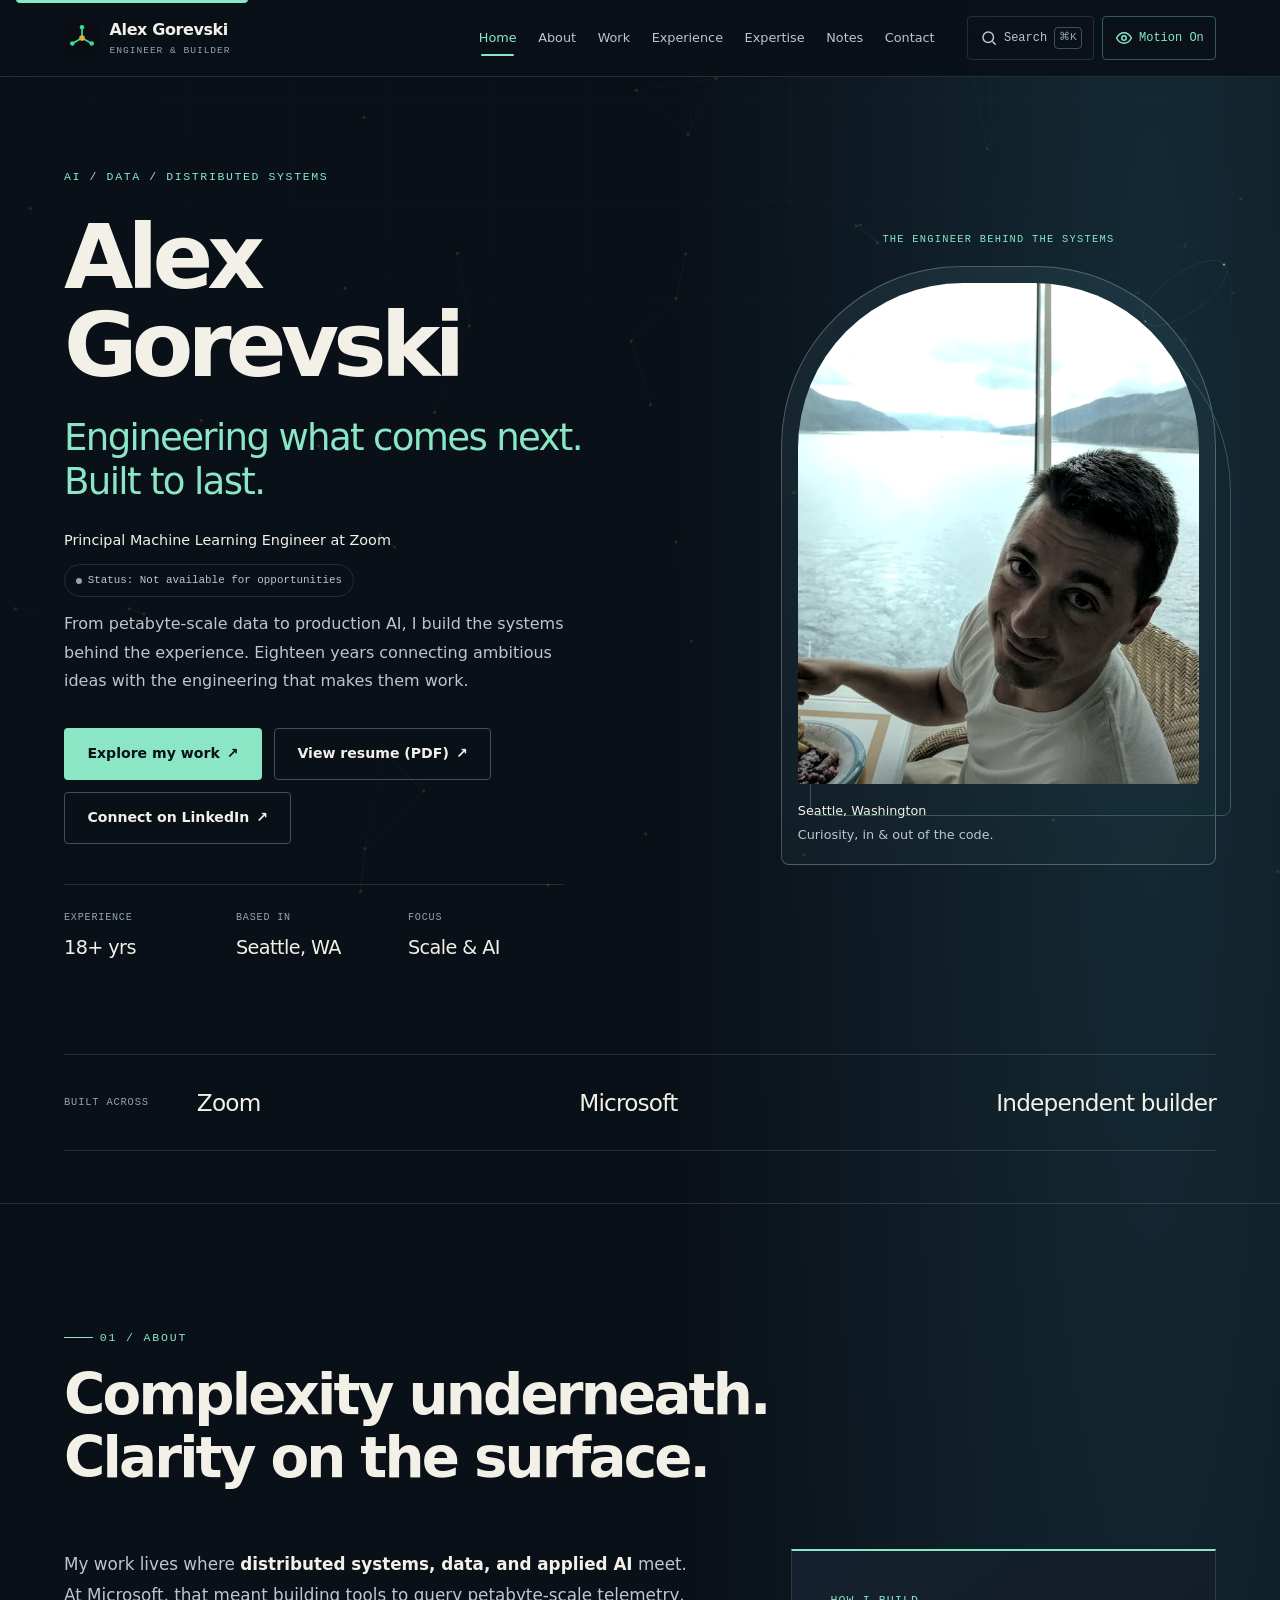
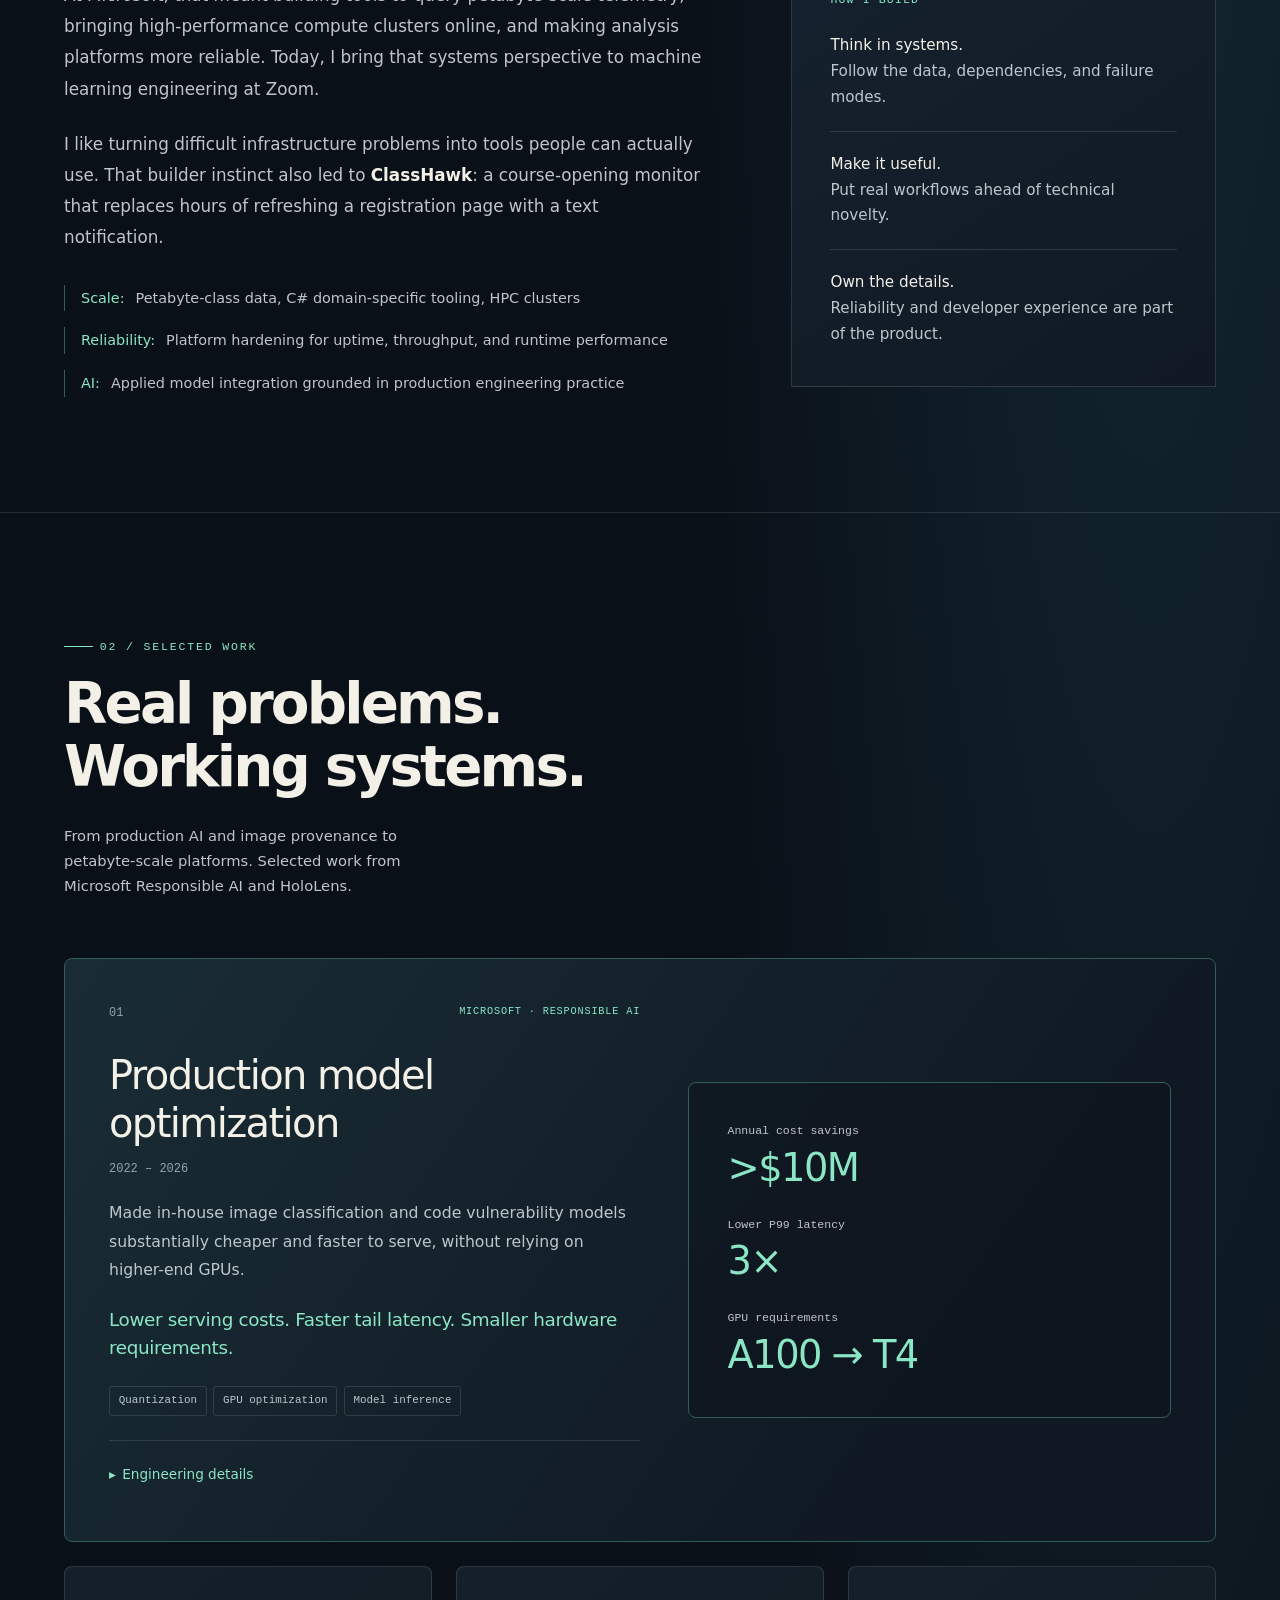
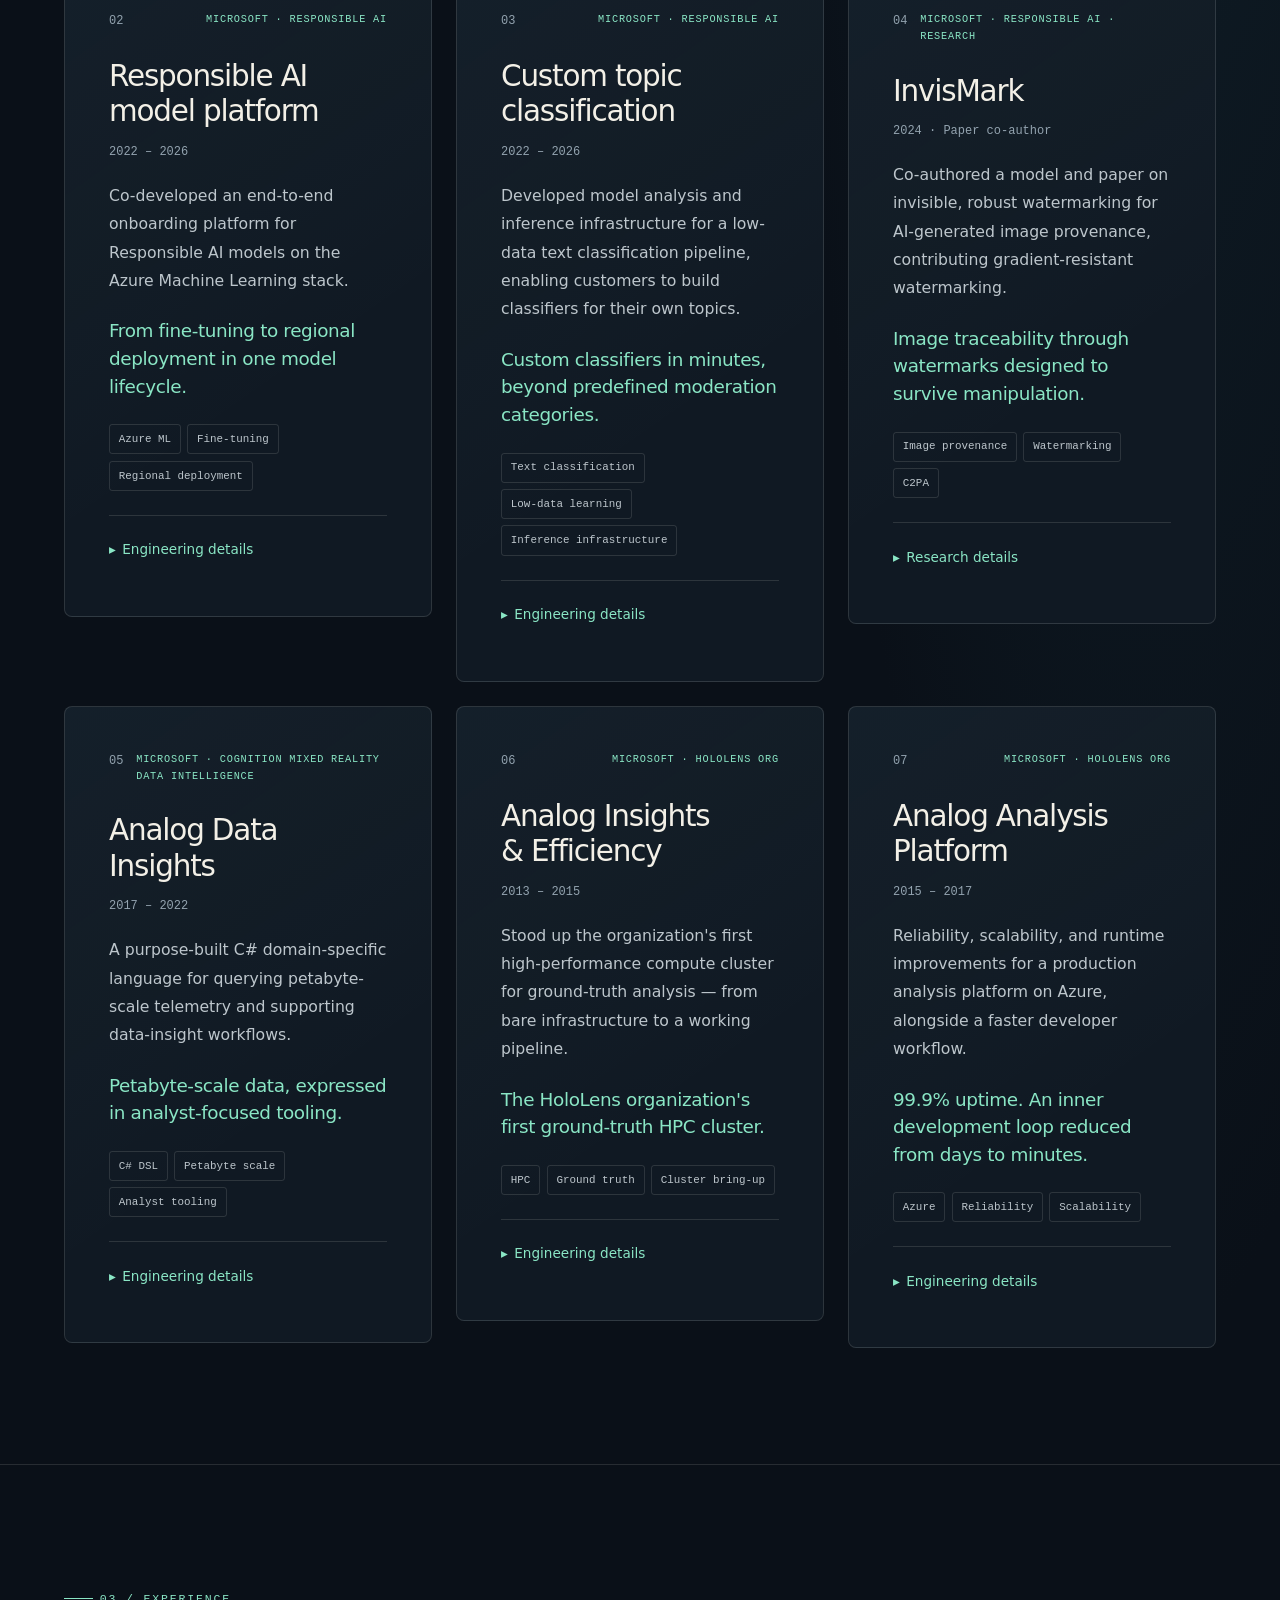
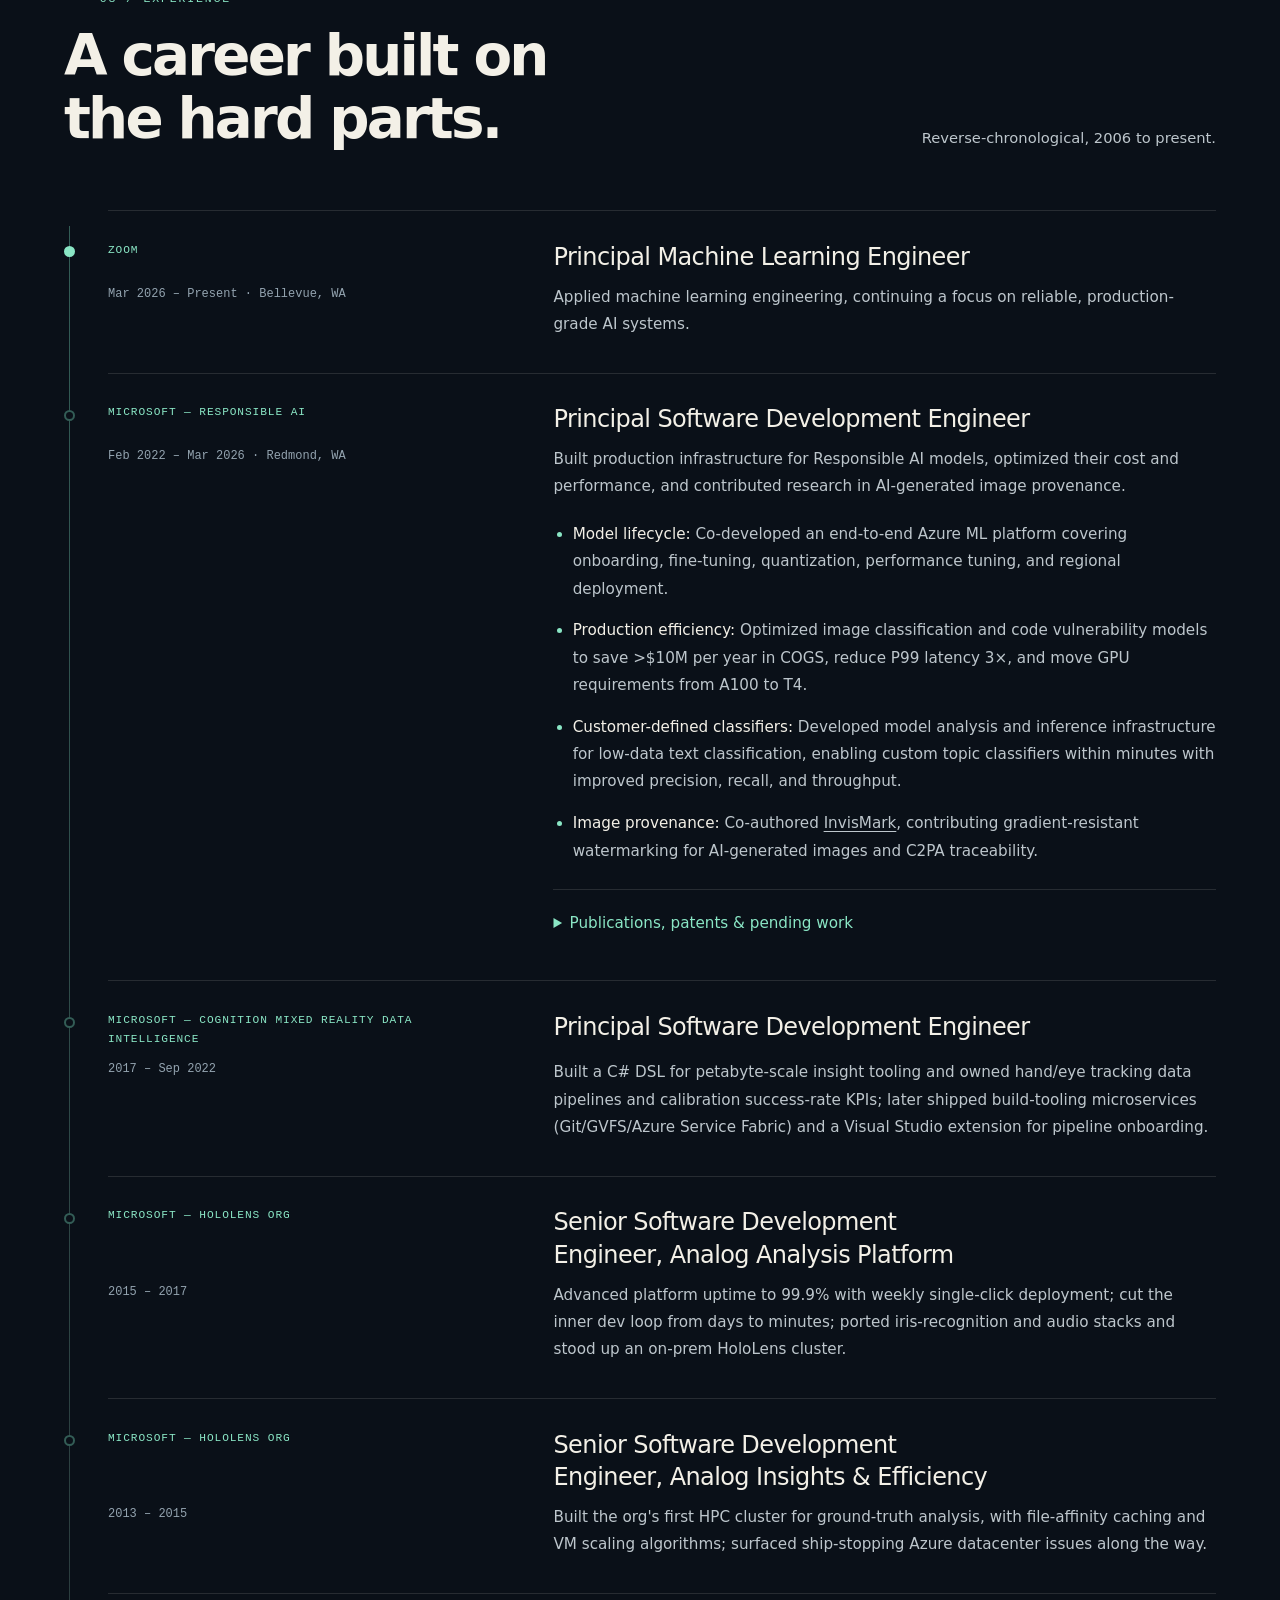
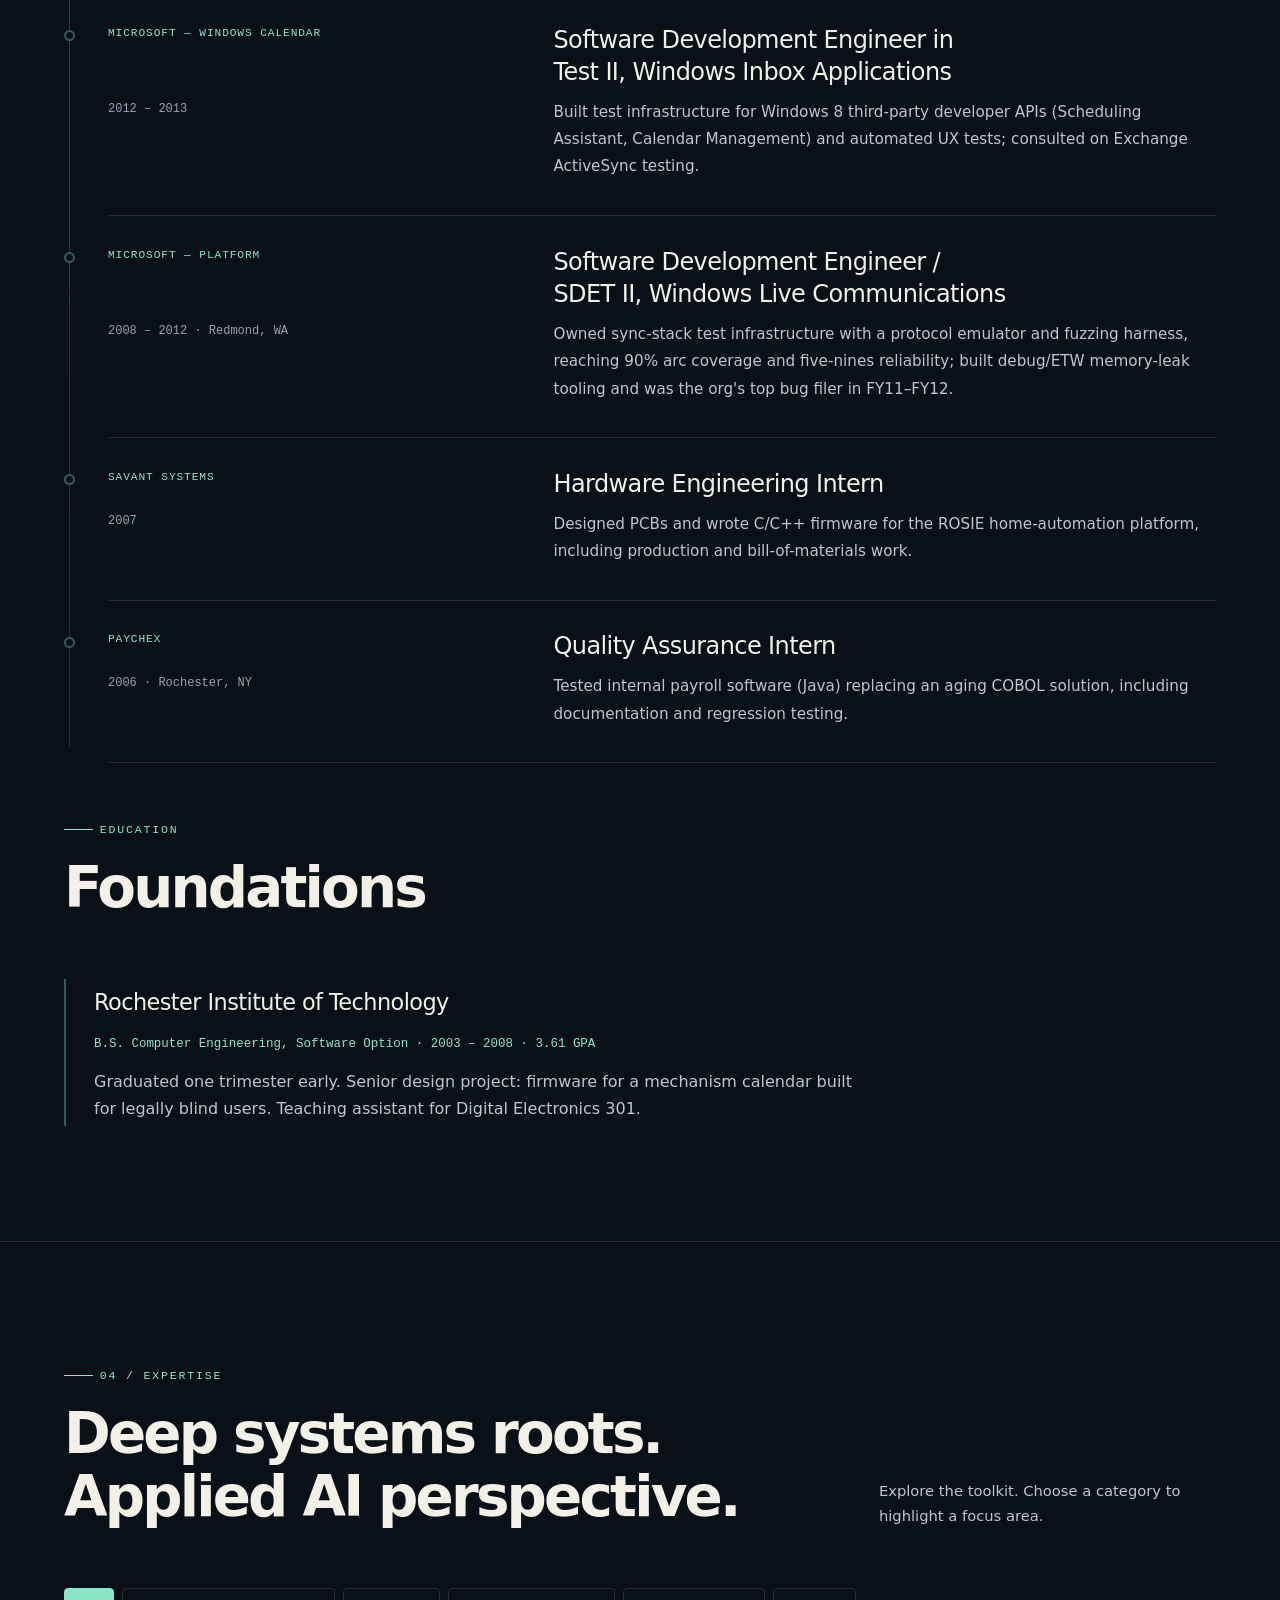
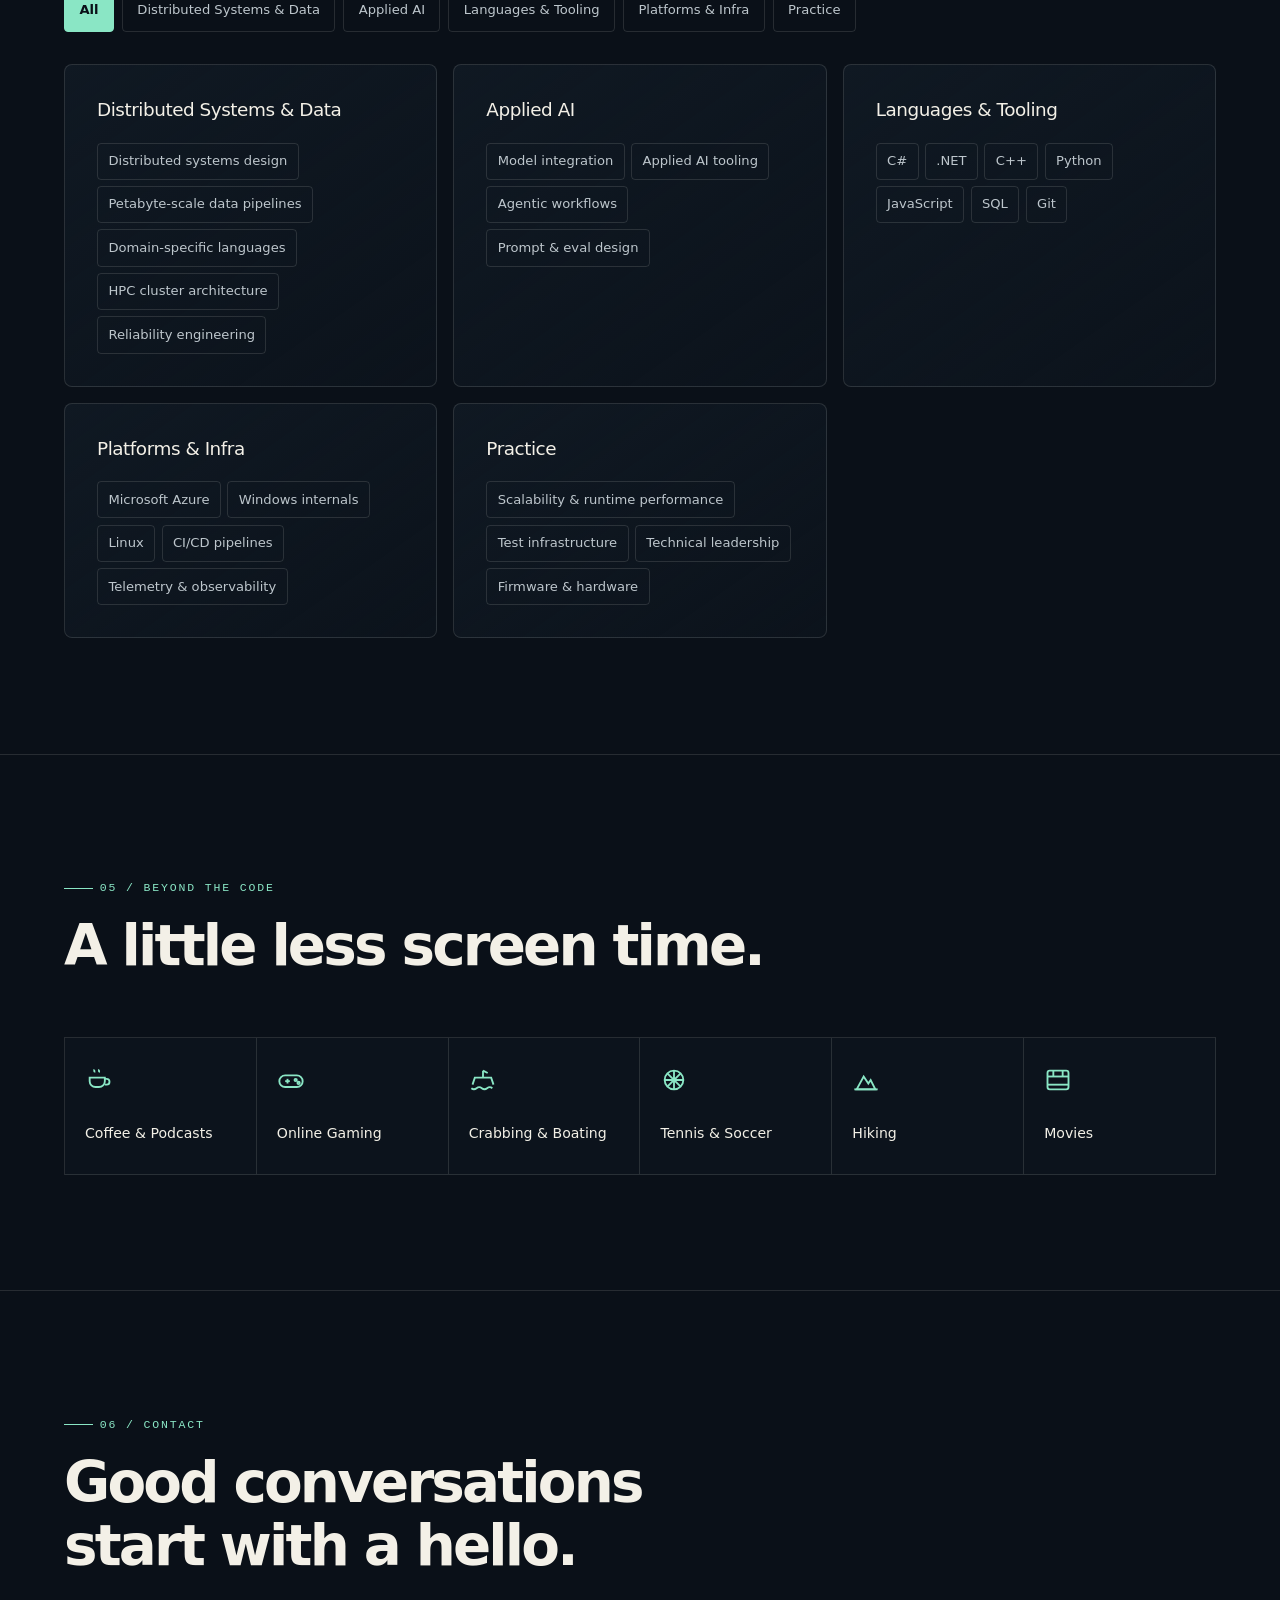
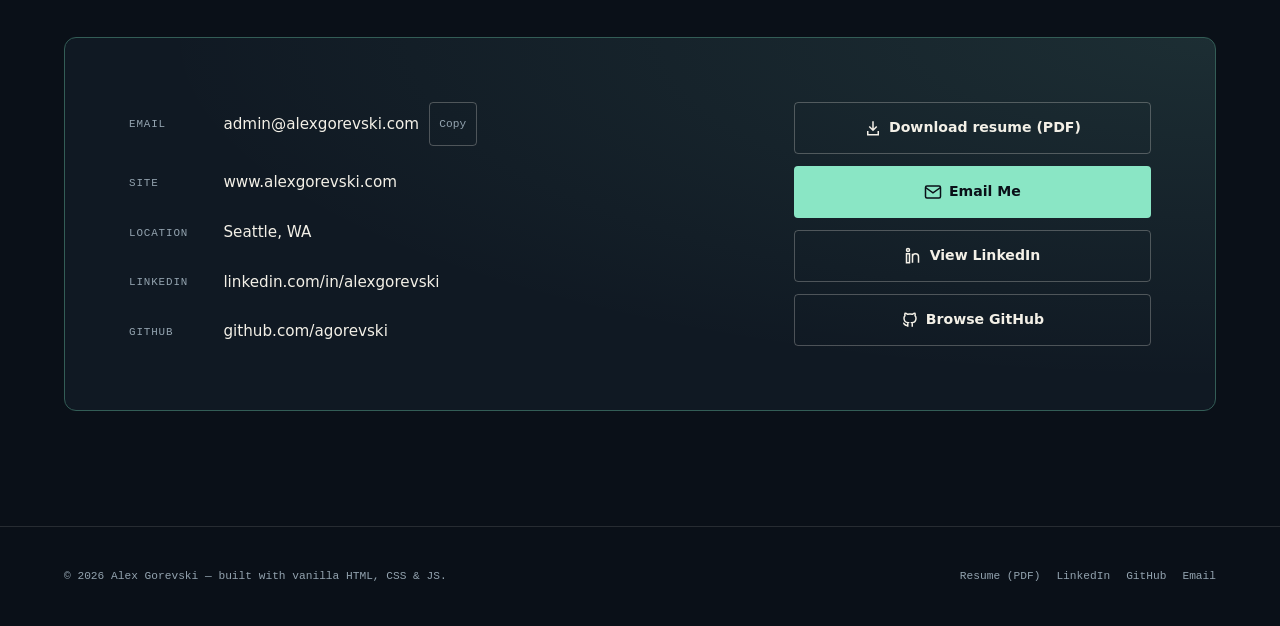
==== index.html @ 50e6c080 "Improve the site" ====
<!DOCTYPE html>
<html lang="en">
<head>
<meta charset="UTF-8">
<meta name="viewport" content="width=device-width, initial-scale=1">
<title>Alex Gorevski — AI, Data &amp; Distributed Systems</title>
<meta name="description" content="Alexander T. Gorevski — Principal Machine Learning Engineer at Zoom, with eighteen years across distributed systems, petabyte-scale data, high-reliability infrastructure, and applied AI. Based in Seattle, WA.">
<meta name="keywords" content="Alex Gorevski, Alexander Gorevski, Machine Learning Engineer, Software Developer, Distributed Systems, Applied AI, Zoom, Microsoft, Seattle, Portfolio">
<meta name="author" content="Alexander T. Gorevski">
<meta name="theme-color" content="#0a0e14">
<link rel="canonical" href="https://www.alexgorevski.com/">

<!-- Open Graph / social preview -->
<meta property="og:type" content="website">
<meta property="og:title" content="Alex Gorevski — AI, Data &amp; Distributed Systems">
<meta property="og:description" content="Principal Machine Learning Engineer — distributed systems, petabyte-scale data, high-reliability infrastructure, and applied AI.">
<meta property="og:image" content="https://www.alexgorevski.com/assets/img/profile/profile-medium.webp">
<meta property="og:url" content="https://www.alexgorevski.com/">
<meta name="twitter:card" content="summary">

<link rel="icon" href="/assets/img/favicon.svg" type="image/svg+xml">
<link rel="icon" href="/assets/img/favicon-32.png" sizes="32x32" type="image/png">
<link rel="icon" href="/assets/img/favicon-16.png" sizes="16x16" type="image/png">
<link rel="alternate icon" href="/favicon.ico">
<link rel="apple-touch-icon" href="/assets/img/apple-touch-icon.png">
<link rel="stylesheet" href="/assets/css/styles.css">
</head>
<body>
<a class="skip-link" href="#main">Skip to main content</a>

<!-- Decorative background layers: hidden from assistive tech, purely visual -->
<div class="bg-grid" aria-hidden="true"></div>
<canvas id="signal-canvas" aria-hidden="true" role="presentation"></canvas>

<header class="site-header">
  <div class="site-header__inner">
    <a class="brand" href="#home">
      <svg class="brand__mark" viewBox="0 0 256 256" aria-hidden="true" focusable="false">
        <rect width="256" height="256" rx="56" fill="#0a0e14"/>
        <g stroke="#3ddc97" stroke-width="12" stroke-linecap="round">
          <line x1="128" y1="128" x2="128" y2="51"/>
          <line x1="128" y1="128" x2="197" y2="167"/>
          <line x1="128" y1="128" x2="59" y2="167"/>
        </g>
        <circle cx="128" cy="128" r="20" fill="#f2a93b"/>
        <circle cx="128" cy="51" r="16" fill="#3ddc97"/>
        <circle cx="197" cy="167" r="16" fill="#3ddc97"/>
        <circle cx="59" cy="167" r="16" fill="#3ddc97"/>
      </svg>
      <span>
        <span class="brand__name">Alex Gorevski</span>
        <span class="brand__tag">Engineer &amp; Builder</span>
      </span>
    </a>

    <details class="nav-toggle" id="navToggle">
      <summary aria-label="Open navigation menu">
        <svg width="20" height="20" viewBox="0 0 24 24" fill="none" stroke="currentColor" stroke-width="2" aria-hidden="true"><line x1="3" y1="6" x2="21" y2="6"/><line x1="3" y1="12" x2="21" y2="12"/><line x1="3" y1="18" x2="21" y2="18"/></svg>
      </summary>
      <nav class="primary-nav" aria-label="Primary">
        <ul class="primary-nav__list">
          <li><a href="#home">Home</a></li>
          <li><a href="#about">About</a></li>
          <li><a href="#systems">Work</a></li>
          <li><a href="#experience">Experience</a></li>
          <li><a href="#matrix">Expertise</a></li>
          <li><a href="#notes">Notes</a></li>
          <li><a href="#contact">Contact</a></li>
        </ul>
      </nav>
    </details>

    <nav class="primary-nav" aria-label="Primary" id="desktopNav">
      <ul class="primary-nav__list">
        <li><a href="#home">Home</a></li>
        <li><a href="#about">About</a></li>
        <li><a href="#systems">Work</a></li>
        <li><a href="#experience">Experience</a></li>
        <li><a href="#matrix">Expertise</a></li>
        <li><a href="#notes">Notes</a></li>
        <li><a href="#contact">Contact</a></li>
      </ul>
    </nav>

    <div class="header-actions">
      <button type="button" class="icon-btn" id="paletteTrigger" aria-haspopup="dialog" aria-controls="palette">
        <svg viewBox="0 0 24 24" fill="none" stroke="currentColor" stroke-width="2" aria-hidden="true"><circle cx="11" cy="11" r="7"/><line x1="21" y1="21" x2="16.65" y2="16.65"/></svg>
        <span class="palette-trigger-label">Search</span>
        <kbd class="kbd">⌘K</kbd>
      </button>
      <button type="button" class="icon-btn" id="motionToggle" aria-pressed="false">
        <svg viewBox="0 0 24 24" fill="none" stroke="currentColor" stroke-width="2" aria-hidden="true"><path d="M2 12s4-7 10-7 10 7 10 7-4 7-10 7-10-7-10-7Z"/><circle cx="12" cy="12" r="3"/></svg>
        <span id="motionToggleLabel">Motion On</span>
      </button>
    </div>
    <div class="progress-rail" aria-hidden="true"><div class="progress-rail__bar" id="progressBar"></div></div>
  </div>
</header>

<main id="main">

<!-- ============================= HERO ============================= -->
<section id="home" class="hero wrap" aria-label="Introduction">
  <div class="hero__glow" id="heroGlow" aria-hidden="true"></div>
  <div class="hero__grid">
    <div>
      <p class="hero__eyebrow">AI / Data / Distributed Systems</p>
      <h1 class="hero__title">Alex <span class="accent">Gorevski</span></h1>
      <p class="hero__statement">Engineering what comes next.<br>Built to last.</p>
      <p class="hero__role">Principal Machine Learning Engineer at Zoom</p>
      <span class="hero__status hero__status--muted"><span class="dot" aria-hidden="true"></span>Status: Not available for opportunities</span>
      <p class="hero__lede">
        From petabyte-scale data to production AI, I build the systems behind the experience.
        Eighteen years connecting ambitious ideas with the engineering that makes them work.
      </p>
      <div class="hero__cta">
        <a class="btn btn--solid" href="#systems">Explore my work <span aria-hidden="true">↗</span></a>
        <a class="btn btn--outline" href="/assets/docs/Alex_Gorevski_Resume_2025.pdf" type="application/pdf" target="_blank" rel="noopener">View resume (PDF) <span aria-hidden="true">↗</span></a>
        <a class="btn btn--outline" href="https://www.linkedin.com/in/alexgorevski/" rel="me noopener" target="_blank">Connect on LinkedIn <span aria-hidden="true">↗</span></a>
      </div>
      <dl class="hero__telemetry">
        <div class="telemetry-item">
          <dt>Experience</dt>
          <dd id="yearsExperience">18+ yrs</dd>
        </div>
        <div class="telemetry-item">
          <dt>Based in</dt>
          <dd>Seattle, WA</dd>
        </div>
        <div class="telemetry-item">
          <dt>Focus</dt>
          <dd>Scale &amp; AI</dd>
        </div>
      </dl>
    </div>

    <figure class="hero__visual">
      <span class="hero__visual-label">The engineer behind the systems</span>
      <picture class="hero__portrait">
        <source srcset="/assets/img/profile/profile-small.webp 400w, /assets/img/profile/profile-medium.webp 800w" sizes="(max-width: 760px) 90vw, 480px" type="image/webp">
        <img src="/assets/img/profile/profile-small.png" alt="Alex Gorevski on a boat deck, with mountains and water in the background" width="800" height="800" fetchpriority="high" decoding="async">
      </picture>
      <svg class="hero__orbit" viewBox="0 0 500 500" fill="none" aria-hidden="true" focusable="false">
        <circle cx="250" cy="250" r="236" stroke="currentColor" stroke-opacity=".3"/>
        <ellipse cx="250" cy="250" rx="246" ry="100" transform="rotate(-35 250 250)" stroke="currentColor" stroke-opacity=".5"/>
        <circle cx="445" cy="108" r="6" fill="currentColor"/>
        <circle cx="52" cy="392" r="4" fill="currentColor"/>
        <path d="M250 0v24M250 476v24M0 250h24M476 250h24" stroke="currentColor"/>
      </svg>
      <figcaption class="hero__visual-caption"><span>Seattle, Washington</span><span>Curiosity, in &amp; out of the code.</span></figcaption>
    </figure>
  </div>

  <div class="career-strip" aria-label="Career at a glance">
    <span class="career-strip__label">Built across</span>
    <div class="career-strip__items">
      <span>Zoom</span>
      <span>Microsoft</span>
      <span>Independent builder</span>
    </div>
  </div>

</section>

<!-- ============================= MISSION BRIEF ============================= -->
<section id="about" class="section wrap" aria-labelledby="about-title">
  <div class="section__head">
    <div>
      <span class="section__kicker">01 / About</span>
      <h2 class="section__title" id="about-title">Complexity underneath.<br>Clarity on the surface.</h2>
    </div>
  </div>
  <div class="about__grid about__grid--text">
    <div class="about__body">
      <p>
        My work lives where <strong>distributed systems, data, and applied AI</strong> meet.
        At Microsoft, that meant building tools to query petabyte-scale telemetry, bringing
        high-performance compute clusters online, and making analysis platforms more reliable.
        Today, I bring that systems perspective to machine learning engineering at Zoom.
      </p>
      <p>
        I like turning difficult infrastructure problems into tools people can actually use.
        That builder instinct also led to <strong>ClassHawk</strong>: a course-opening monitor
        that replaces hours of refreshing a registration page with a text notification.
      </p>
      <ul class="about__facts">
        <li class="fact"><b>Scale:</b> Petabyte-class data, C# domain-specific tooling, HPC clusters</li>
        <li class="fact"><b>Reliability:</b> Platform hardening for uptime, throughput, and runtime performance</li>
        <li class="fact"><b>AI:</b> Applied model integration grounded in production engineering practice</li>
      </ul>
    </div>
    <aside class="about__principles" aria-label="Engineering approach">
      <h3>How I build</h3>
      <p><strong>Think in systems.</strong><br>Follow the data, dependencies, and failure modes.</p>
      <p><strong>Make it useful.</strong><br>Put real workflows ahead of technical novelty.</p>
      <p><strong>Own the details.</strong><br>Reliability and developer experience are part of the product.</p>
    </aside>
  </div>
</section>

<!-- ============================= SELECTED SYSTEMS / CASE STUDIES ============================= -->
<section id="systems" class="section wrap" aria-labelledby="systems-title">
  <div class="section__head">
    <div>
      <span class="section__kicker">02 / Selected work</span>
      <h2 class="section__title" id="systems-title">Real problems. Working systems.</h2>
    </div>
    <p class="section__note">From production AI and image provenance to petabyte-scale platforms. Selected work from Microsoft Responsible AI and HoloLens.</p>
  </div>

  <div class="systems-grid">

    <article class="system-card system-card--featured">
      <div class="system-card__content">
        <div class="system-card__head">
          <span class="system-card__number" aria-hidden="true">01</span>
          <span class="system-card__badge">Microsoft · Responsible AI</span>
        </div>
        <h3>Production model optimization</h3>
        <p class="system-card__period">2022 – 2026</p>
        <p class="summary">Made in-house image classification and code vulnerability models substantially cheaper and faster to serve, without relying on higher-end GPUs.</p>
        <p class="system-card__outcome">Lower serving costs. Faster tail latency. Smaller hardware requirements.</p>
        <div class="system-card__tags">
          <span class="tag">Quantization</span>
          <span class="tag">GPU optimization</span>
          <span class="tag">Model inference</span>
        </div>
        <details>
          <summary><span class="chevron" aria-hidden="true">▸</span> Engineering details</summary>
          <div class="details-body">
            <p>Combined quantization, hardware-aware optimizations, and efficient data handling to cut more than $10 million per year in cost of goods sold (COGS). Reduced P99 latency by a factor of three and lowered GPU requirements from NVIDIA A100 to T4.</p>
          </div>
        </details>
      </div>
      <dl class="project-metrics" aria-label="Model optimization results">
        <div><dt>Annual cost savings</dt><dd>&gt;$10M</dd></div>
        <div><dt>Lower P99 latency</dt><dd>3×</dd></div>
        <div><dt>GPU requirements</dt><dd>A100 → T4</dd></div>
      </dl>
    </article>

    <article class="system-card">
      <div class="system-card__head">
        <span class="system-card__number" aria-hidden="true">02</span>
        <span class="system-card__badge">Microsoft · Responsible AI</span>
      </div>
      <h3>Responsible AI model platform</h3>
      <p class="system-card__period">2022 – 2026</p>
      <p class="summary">Co-developed an end-to-end onboarding platform for Responsible AI models on the Azure Machine Learning stack.</p>
      <p class="system-card__outcome">From fine-tuning to regional deployment in one model lifecycle.</p>
      <div class="system-card__tags">
        <span class="tag">Azure ML</span>
        <span class="tag">Fine-tuning</span>
        <span class="tag">Regional deployment</span>
      </div>
      <details>
        <summary><span class="chevron" aria-hidden="true">▸</span> Engineering details</summary>
        <div class="details-body">
          <p>The custom platform brought together model onboarding, fine-tuning, quantization, performance tuning, and regional deployment infrastructure. This work is described as patent pending in my resume.</p>
        </div>
      </details>
    </article>

    <article class="system-card">
      <div class="system-card__head">
        <span class="system-card__number" aria-hidden="true">03</span>
        <span class="system-card__badge">Microsoft · Responsible AI</span>
      </div>
      <h3>Custom topic classification</h3>
      <p class="system-card__period">2022 – 2026</p>
      <p class="summary">Developed model analysis and inference infrastructure for a low-data text classification pipeline, enabling customers to build classifiers for their own topics.</p>
      <p class="system-card__outcome">Custom classifiers in minutes, beyond predefined moderation categories.</p>
      <div class="system-card__tags">
        <span class="tag">Text classification</span>
        <span class="tag">Low-data learning</span>
        <span class="tag">Inference infrastructure</span>
      </div>
      <details>
        <summary><span class="chevron" aria-hidden="true">▸</span> Engineering details</summary>
        <div class="details-body">
          <p>Built the analysis and inference layer that let customers define topics outside traditional Responsible AI classifiers. The pipeline used LEC techniques to improve precision and recall while significantly increasing throughput. The work is described as patent pending in my resume.</p>
        </div>
      </details>
    </article>

    <article class="system-card">
      <div class="system-card__head">
        <span class="system-card__number" aria-hidden="true">04</span>
        <span class="system-card__badge">Microsoft · Responsible AI · Research</span>
      </div>
      <h3>InvisMark</h3>
      <p class="system-card__period">2024 · Paper co-author</p>
      <p class="summary">Co-authored a model and paper on invisible, robust watermarking for AI-generated image provenance, contributing gradient-resistant watermarking.</p>
      <p class="system-card__outcome">Image traceability through watermarks designed to survive manipulation.</p>
      <div class="system-card__tags">
        <span class="tag">Image provenance</span>
        <span class="tag">Watermarking</span>
        <span class="tag">C2PA</span>
      </div>
      <details>
        <summary><span class="chevron" aria-hidden="true">▸</span> Research details</summary>
        <div class="details-body">
          <p>InvisMark embeds imperceptible watermarks into high-resolution AI-generated images, supporting traceability alongside C2PA provenance standards. The paper reports 256-bit payloads and over 97% bit accuracy across the image manipulations evaluated.</p>
          <p><a href="https://arxiv.org/abs/2411.07795" target="_blank" rel="noopener">Read the paper on arXiv</a> · <a href="https://github.com/microsoft/InvisMark" target="_blank" rel="noopener">Explore the source code</a></p>
        </div>
      </details>
    </article>

    <article class="system-card">
      <div class="system-card__head">
        <span class="system-card__number" aria-hidden="true">05</span>
        <span class="system-card__badge">Microsoft · Cognition Mixed Reality Data Intelligence</span>
      </div>
      <h3>Analog Data Insights</h3>
      <p class="system-card__period">2017 – 2022</p>
      <p class="summary">A purpose-built C# domain-specific language for querying petabyte-scale telemetry and supporting data-insight workflows.</p>
      <p class="system-card__outcome">Petabyte-scale data, expressed in analyst-focused tooling.</p>
      <div class="system-card__tags">
        <span class="tag">C# DSL</span>
        <span class="tag">Petabyte scale</span>
        <span class="tag">Analyst tooling</span>
      </div>
      <details>
        <summary><span class="chevron" aria-hidden="true">▸</span> Engineering details</summary>
        <div class="details-body">
          <p>
            Built a C# domain-specific language for insight tooling over petabyte-scale data.
            The broader work included hand- and eye-tracking data pipelines and calibration
            success-rate KPIs, connecting large-scale infrastructure to mixed-reality analysis.
          </p>
        </div>
      </details>
    </article>

    <article class="system-card">
      <div class="system-card__head">
        <span class="system-card__number" aria-hidden="true">06</span>
        <span class="system-card__badge">Microsoft · HoloLens org</span>
      </div>
      <h3>Analog Insights &amp; Efficiency</h3>
      <p class="system-card__period">2013 – 2015</p>
      <p class="summary">Stood up the organization's first high-performance compute cluster for ground-truth analysis — from bare infrastructure to a working pipeline.</p>
      <p class="system-card__outcome">The HoloLens organization's first ground-truth HPC cluster.</p>
      <div class="system-card__tags">
        <span class="tag">HPC</span>
        <span class="tag">Ground truth</span>
        <span class="tag">Cluster bring-up</span>
      </div>
      <details>
        <summary><span class="chevron" aria-hidden="true">▸</span> Engineering details</summary>
        <div class="details-body">
          <p>
            Built the organization's first HPC cluster for ground-truth analysis, including
            file-affinity caching and VM scaling algorithms. The work also surfaced
            ship-stopping Azure datacenter issues.
          </p>
        </div>
      </details>
    </article>

    <article class="system-card">
      <div class="system-card__head">
        <span class="system-card__number" aria-hidden="true">07</span>
        <span class="system-card__badge">Microsoft · HoloLens org</span>
      </div>
      <h3>Analog Analysis Platform</h3>
      <p class="system-card__period">2015 – 2017</p>
      <p class="summary">Reliability, scalability, and runtime improvements for a production analysis platform on Azure, alongside a faster developer workflow.</p>
      <p class="system-card__outcome">99.9% uptime. An inner development loop reduced from days to minutes.</p>
      <div class="system-card__tags">
        <span class="tag">Azure</span>
        <span class="tag">Reliability</span>
        <span class="tag">Scalability</span>
      </div>
      <details>
        <summary><span class="chevron" aria-hidden="true">▸</span> Engineering details</summary>
        <div class="details-body">
          <p>
            Advanced platform uptime to 99.9% with weekly single-click deployments and shortened
            the inner development loop from days to minutes. Related work included porting
            iris-recognition and audio stacks and bringing up an on-premises HoloLens cluster.
          </p>
        </div>
      </details>
    </article>

  </div>
</section>

<!-- ============================= EXPERIENCE FLIGHTPATH ============================= -->
<section id="experience" class="section wrap" aria-labelledby="experience-title">
  <div class="section__head">
    <div>
      <span class="section__kicker">03 / Experience</span>
      <h2 class="section__title" id="experience-title">A career built on the hard parts.</h2>
    </div>
    <p class="section__note">Reverse-chronological, 2006 to present.</p>
  </div>

  <div class="flightpath">
    <div class="flightpath__line" aria-hidden="true"></div>
    <ol class="flightpath__track" aria-label="Career timeline, most recent to oldest">

      <li class="flight-stop">
        <span class="flight-stop__dot" aria-hidden="true"></span>
        <div class="flight-stop__card">
          <p class="flight-stop__org">Zoom</p>
          <h3 class="flight-stop__role">Principal Machine Learning Engineer</h3>
          <p class="flight-stop__period">Mar 2026 – Present · Bellevue, WA</p>
          <p class="flight-stop__desc">Applied machine learning engineering, continuing a focus on reliable, production-grade AI systems.</p>
        </div>
      </li>

      <li class="flight-stop">
        <span class="flight-stop__dot" aria-hidden="true"></span>
        <div class="flight-stop__card">
          <p class="flight-stop__org">Microsoft — Responsible AI</p>
          <h3 class="flight-stop__role">Principal Software Development Engineer</h3>
          <p class="flight-stop__period">Feb 2022 – Mar 2026 · Redmond, WA</p>
          <div class="flight-stop__desc">
            <p>Built production infrastructure for Responsible AI models, optimized their cost and performance, and contributed research in AI-generated image provenance.</p>
            <ul class="experience-highlights">
              <li><strong>Model lifecycle:</strong> Co-developed an end-to-end Azure ML platform covering onboarding, fine-tuning, quantization, performance tuning, and regional deployment.</li>
              <li><strong>Production efficiency:</strong> Optimized image classification and code vulnerability models to save &gt;$10M per year in COGS, reduce P99 latency 3×, and move GPU requirements from A100 to T4.</li>
              <li><strong>Customer-defined classifiers:</strong> Developed model analysis and inference infrastructure for low-data text classification, enabling custom topic classifiers within minutes with improved precision, recall, and throughput.</li>
              <li><strong>Image provenance:</strong> Co-authored <a href="https://arxiv.org/abs/2411.07795" target="_blank" rel="noopener">InvisMark</a>, contributing gradient-resistant watermarking for AI-generated images and C2PA traceability.</li>
            </ul>
            <details class="experience-research">
              <summary>Publications, patents &amp; pending work</summary>
              <ul class="experience-highlights">
                <li><a href="https://arxiv.org/abs/2411.07795" target="_blank" rel="noopener">InvisMark: Invisible and Robust Watermarking for AI-generated Image Provenance</a> — co-author, 2024.</li>
                <li><a href="https://patents.google.com/patent/US12423949B2/en" target="_blank" rel="noopener">Knowledge-Driven Pre-Trained Form Key Mapping</a> — co-inventor, US12423949B2, granted September 2025.</li>
                <li><a href="https://patents.google.com/patent/US20250356123A1/en" target="_blank" rel="noopener">Training and Applying a Key Sentence Classifier Model</a> — co-inventor, US20250356123A1, application published November 2025.</li>
                <li>Customer-Driven Responsible AI Model Update Framework — filed June 2025.</li>
                <li>User-Defined Topic Classification and Moderation — filed December 2025.</li>
                <li>Intellectual Property Risk Detection in Code Snippets — Evaluation and Iteration — filed December 2025.</li>
              </ul>
              <p>Patent-pending model onboarding and classification work is featured in Selected Work above. Filing details for the last three inventions are from my <a href="/assets/docs/Alex_Gorevski_Resume_2025.pdf" type="application/pdf" target="_blank" rel="noopener">resume</a>.</p>
            </details>
          </div>
        </div>
      </li>

      <li class="flight-stop">
        <span class="flight-stop__dot" aria-hidden="true"></span>
        <div class="flight-stop__card">
          <p class="flight-stop__org">Microsoft — Cognition Mixed Reality Data Intelligence</p>
          <h3 class="flight-stop__role">Principal Software Development Engineer</h3>
          <p class="flight-stop__period">2017 – Sep 2022</p>
          <p class="flight-stop__desc">Built a C# DSL for petabyte-scale insight tooling and owned hand/eye tracking data pipelines and calibration success-rate KPIs; later shipped build-tooling microservices (Git/GVFS/Azure Service Fabric) and a Visual Studio extension for pipeline onboarding.</p>
        </div>
      </li>

      <li class="flight-stop">
        <span class="flight-stop__dot" aria-hidden="true"></span>
        <div class="flight-stop__card">
          <p class="flight-stop__org">Microsoft — HoloLens org</p>
          <h3 class="flight-stop__role">Senior Software Development Engineer, Analog Analysis Platform</h3>
          <p class="flight-stop__period">2015 – 2017</p>
          <p class="flight-stop__desc">Advanced platform uptime to 99.9% with weekly single-click deployment; cut the inner dev loop from days to minutes; ported iris-recognition and audio stacks and stood up an on-prem HoloLens cluster.</p>
        </div>
      </li>

      <li class="flight-stop">
        <span class="flight-stop__dot" aria-hidden="true"></span>
        <div class="flight-stop__card">
          <p class="flight-stop__org">Microsoft — HoloLens org</p>
          <h3 class="flight-stop__role">Senior Software Development Engineer, Analog Insights &amp; Efficiency</h3>
          <p class="flight-stop__period">2013 – 2015</p>
          <p class="flight-stop__desc">Built the org's first HPC cluster for ground-truth analysis, with file-affinity caching and VM scaling algorithms; surfaced ship-stopping Azure datacenter issues along the way.</p>
        </div>
      </li>

      <li class="flight-stop">
        <span class="flight-stop__dot" aria-hidden="true"></span>
        <div class="flight-stop__card">
          <p class="flight-stop__org">Microsoft — Windows Calendar</p>
          <h3 class="flight-stop__role">Software Development Engineer in Test II, Windows Inbox Applications</h3>
          <p class="flight-stop__period">2012 – 2013</p>
          <p class="flight-stop__desc">Built test infrastructure for Windows 8 third-party developer APIs (Scheduling Assistant, Calendar Management) and automated UX tests; consulted on Exchange ActiveSync testing.</p>
        </div>
      </li>

      <li class="flight-stop">
        <span class="flight-stop__dot" aria-hidden="true"></span>
        <div class="flight-stop__card">
          <p class="flight-stop__org">Microsoft — Platform</p>
          <h3 class="flight-stop__role">Software Development Engineer / SDET II, Windows Live Communications</h3>
          <p class="flight-stop__period">2008 – 2012 · Redmond, WA</p>
          <p class="flight-stop__desc">Owned sync-stack test infrastructure with a protocol emulator and fuzzing harness, reaching 90% arc coverage and five-nines reliability; built debug/ETW memory-leak tooling and was the org's top bug filer in FY11–FY12.</p>
        </div>
      </li>

      <li class="flight-stop">
        <span class="flight-stop__dot" aria-hidden="true"></span>
        <div class="flight-stop__card">
          <p class="flight-stop__org">Savant Systems</p>
          <h3 class="flight-stop__role">Hardware Engineering Intern</h3>
          <p class="flight-stop__period">2007</p>
          <p class="flight-stop__desc">Designed PCBs and wrote C/C++ firmware for the ROSIE home-automation platform, including production and bill-of-materials work.</p>
        </div>
      </li>

      <li class="flight-stop">
        <span class="flight-stop__dot" aria-hidden="true"></span>
        <div class="flight-stop__card">
          <p class="flight-stop__org">Paychex</p>
          <h3 class="flight-stop__role">Quality Assurance Intern</h3>
          <p class="flight-stop__period">2006 · Rochester, NY</p>
          <p class="flight-stop__desc">Tested internal payroll software (Java) replacing an aging COBOL solution, including documentation and regression testing.</p>
        </div>
      </li>

    </ol>
  </div>

  <div class="section__head" style="margin-top: 3rem;">
    <div>
      <span class="section__kicker">Education</span>
      <h2 class="section__title">Foundations</h2>
    </div>
  </div>
  <div class="education-card">
    <h3>Rochester Institute of Technology</h3>
    <p class="meta">B.S. Computer Engineering, Software Option · 2003 – 2008 · 3.61 GPA</p>
    <p>Graduated one trimester early. Senior design project: firmware for a mechanism calendar built for legally blind users. Teaching assistant for Digital Electronics 301.</p>
  </div>
</section>

<!-- ============================= CAPABILITY MATRIX ============================= -->
<section id="matrix" class="section wrap" aria-labelledby="matrix-title">
  <div class="section__head">
    <div>
      <span class="section__kicker">04 / Expertise</span>
      <h2 class="section__title" id="matrix-title">Deep systems roots.<br>Applied AI perspective.</h2>
    </div>
    <p class="section__note">Explore the toolkit. Choose a category to highlight a focus area.</p>
  </div>

  <div class="matrix-filters" role="group" aria-label="Filter capability matrix by category" id="matrixFilters">
    <button type="button" class="chip" aria-pressed="true" data-filter="all">All</button>
    <button type="button" class="chip" aria-pressed="false" data-filter="systems">Distributed Systems &amp; Data</button>
    <button type="button" class="chip" aria-pressed="false" data-filter="ai">Applied AI</button>
    <button type="button" class="chip" aria-pressed="false" data-filter="languages">Languages &amp; Tooling</button>
    <button type="button" class="chip" aria-pressed="false" data-filter="infra">Platforms &amp; Infra</button>
    <button type="button" class="chip" aria-pressed="false" data-filter="practice">Practice</button>
  </div>
  <p class="sr-only" id="matrixStatus" aria-live="polite"></p>

  <div class="matrix-grid" id="matrixGrid">
    <div class="matrix-cat" data-cat="systems">
      <h3>Distributed Systems &amp; Data</h3>
      <div class="matrix-cat__skills">
        <span class="skill-tag">Distributed systems design</span>
        <span class="skill-tag">Petabyte-scale data pipelines</span>
        <span class="skill-tag">Domain-specific languages</span>
        <span class="skill-tag">HPC cluster architecture</span>
        <span class="skill-tag">Reliability engineering</span>
      </div>
    </div>
    <div class="matrix-cat" data-cat="ai">
      <h3>Applied AI</h3>
      <div class="matrix-cat__skills">
        <span class="skill-tag">Model integration</span>
        <span class="skill-tag">Applied AI tooling</span>
        <span class="skill-tag">Agentic workflows</span>
        <span class="skill-tag">Prompt &amp; eval design</span>
      </div>
    </div>
    <div class="matrix-cat" data-cat="languages">
      <h3>Languages &amp; Tooling</h3>
      <div class="matrix-cat__skills">
        <span class="skill-tag">C#</span>
        <span class="skill-tag">.NET</span>
        <span class="skill-tag">C++</span>
        <span class="skill-tag">Python</span>
        <span class="skill-tag">JavaScript</span>
        <span class="skill-tag">SQL</span>
        <span class="skill-tag">Git</span>
      </div>
    </div>
    <div class="matrix-cat" data-cat="infra">
      <h3>Platforms &amp; Infra</h3>
      <div class="matrix-cat__skills">
        <span class="skill-tag">Microsoft Azure</span>
        <span class="skill-tag">Windows internals</span>
        <span class="skill-tag">Linux</span>
        <span class="skill-tag">CI/CD pipelines</span>
        <span class="skill-tag">Telemetry &amp; observability</span>
      </div>
    </div>
    <div class="matrix-cat" data-cat="practice">
      <h3>Practice</h3>
      <div class="matrix-cat__skills">
        <span class="skill-tag">Scalability &amp; runtime performance</span>
        <span class="skill-tag">Test infrastructure</span>
        <span class="skill-tag">Technical leadership</span>
        <span class="skill-tag">Firmware &amp; hardware</span>
      </div>
    </div>
  </div>
</section>

<!-- ============================= HUMAN FIELD NOTES ============================= -->
<section id="notes" class="section wrap" aria-labelledby="notes-title">
  <div class="section__head">
    <div>
      <span class="section__kicker">05 / Beyond the code</span>
      <h2 class="section__title" id="notes-title">A little less screen time.</h2>
    </div>
  </div>
  <div class="notes-grid">
    <div class="note-card">
      <svg viewBox="0 0 24 24" fill="none" stroke="currentColor" stroke-width="1.6" aria-hidden="true"><path d="M4 10h13v3a5 5 0 0 1-5 5H9a5 5 0 0 1-5-5v-3Z"/><path d="M17 11h1.5a2.5 2.5 0 0 1 0 5H17"/><path d="M8 3c-.5 1 .5 1.5 0 2.5"/><path d="M12 3c-.5 1 .5 1.5 0 2.5"/></svg>
      <span>Coffee &amp; Podcasts</span>
    </div>
    <div class="note-card">
      <svg viewBox="0 0 24 24" fill="none" stroke="currentColor" stroke-width="1.6" aria-hidden="true"><rect x="2" y="8" width="20" height="10" rx="5"/><line x1="7" y1="13" x2="11" y2="13"/><line x1="9" y1="11" x2="9" y2="15"/><circle cx="16" cy="12" r="1"/><circle cx="18.5" cy="14.5" r="1"/></svg>
      <span>Online Gaming</span>
    </div>
    <div class="note-card">
      <svg viewBox="0 0 24 24" fill="none" stroke="currentColor" stroke-width="1.6" aria-hidden="true"><path d="M3 16l2-6h14l2 6"/><path d="M2 19c1.5 1.2 3 1.2 4.5 0s3-1.2 4.5 0 3 1.2 4.5 0 3-1.2 4.5 0"/><path d="M12 10V4"/><path d="M12 4l4 2"/></svg>
      <span>Crabbing &amp; Boating</span>
    </div>
    <div class="note-card">
      <svg viewBox="0 0 24 24" fill="none" stroke="currentColor" stroke-width="1.6" aria-hidden="true"><circle cx="12" cy="12" r="8"/><path d="M12 4v16M4 12h16M6.3 6.3l11.4 11.4M17.7 6.3 6.3 17.7"/></svg>
      <span>Tennis &amp; Soccer</span>
    </div>
    <div class="note-card">
      <svg viewBox="0 0 24 24" fill="none" stroke="currentColor" stroke-width="1.6" aria-hidden="true"><path d="M4 20l6-11 4 6 2-3 4 8Z"/><path d="M2 20h20"/></svg>
      <span>Hiking</span>
    </div>
    <div class="note-card">
      <svg viewBox="0 0 24 24" fill="none" stroke="currentColor" stroke-width="1.6" aria-hidden="true"><rect x="3" y="4" width="18" height="16" rx="2"/><line x1="3" y1="9" x2="21" y2="9"/><line x1="3" y1="16" x2="21" y2="16"/><line x1="8" y1="4" x2="8" y2="9"/><line x1="16" y1="4" x2="16" y2="9"/></svg>
      <span>Movies</span>
    </div>
  </div>
</section>

<!-- ============================= CONTACT / HANDOFF ============================= -->
<section id="contact" class="section wrap" aria-labelledby="contact-title">
  <div class="section__head">
    <div>
      <span class="section__kicker">06 / Contact</span>
      <h2 class="section__title" id="contact-title">Good conversations<br>start with a hello.</h2>
    </div>
  </div>
  <div class="contact-panel">
    <dl class="contact-fields">
      <div class="contact-field">
        <dt>Email</dt>
        <dd>
          <a href="mailto:admin@alexgorevski.com">admin@alexgorevski.com</a>
          <button type="button" class="copy-btn" data-copy="admin@alexgorevski.com">Copy</button>
        </dd>
      </div>
      <div class="contact-field">
        <dt>Site</dt>
        <dd><a href="https://www.alexgorevski.com" rel="me">www.alexgorevski.com</a></dd>
      </div>
      <div class="contact-field">
        <dt>Location</dt>
        <dd>Seattle, WA</dd>
      </div>
      <div class="contact-field">
        <dt>LinkedIn</dt>
        <dd><a href="https://www.linkedin.com/in/alexgorevski/" rel="me noopener" target="_blank">linkedin.com/in/alexgorevski</a></dd>
      </div>
      <div class="contact-field">
        <dt>GitHub</dt>
        <dd><a href="https://github.com/agorevski/" rel="me noopener" target="_blank">github.com/agorevski</a></dd>
      </div>
    </dl>
    <div class="contact-actions">
      <a class="btn btn--outline" href="/assets/docs/Alex_Gorevski_Resume_2025.pdf" type="application/pdf" download>
        <svg viewBox="0 0 24 24" fill="none" stroke="currentColor" stroke-width="2" aria-hidden="true"><path d="M12 3v12m-5-5 5 5 5-5M5 16v5h14v-5"/></svg>
        Download resume (PDF)
      </a>
      <a class="btn btn--solid" href="mailto:admin@alexgorevski.com">
        <svg viewBox="0 0 24 24" fill="none" stroke="currentColor" stroke-width="2" aria-hidden="true"><rect x="2" y="4" width="20" height="16" rx="2"/><path d="m22 6-10 7L2 6"/></svg>
        Email Me
      </a>
      <a class="btn btn--outline" href="https://www.linkedin.com/in/alexgorevski/" rel="me noopener" target="_blank">
        <svg viewBox="0 0 24 24" fill="none" stroke="currentColor" stroke-width="2" aria-hidden="true"><rect x="2" y="9" width="4" height="12"/><circle cx="4" cy="4" r="2"/><path d="M10 9v12M10 13a4 4 0 0 1 8 0v8"/></svg>
        View LinkedIn
      </a>
      <a class="btn btn--outline" href="https://github.com/agorevski/" rel="me noopener" target="_blank">
        <svg viewBox="0 0 24 24" fill="none" stroke="currentColor" stroke-width="2" aria-hidden="true"><path d="M9 19c-4.3 1.4-4.3-2.5-6-3m12 5v-3.5c0-1 .1-1.4-.5-2 2.8-.3 5.5-1.4 5.5-6a4.6 4.6 0 0 0-1.3-3.2 4.2 4.2 0 0 0-.1-3.2s-1.1-.3-3.5 1.3a12.3 12.3 0 0 0-6.2 0C6.5 2.8 5.4 3.1 5.4 3.1a4.2 4.2 0 0 0-.1 3.2A4.6 4.6 0 0 0 4 9.5c0 4.6 2.7 5.7 5.5 6-.6.6-.6 1.2-.5 2V21"/></svg>
        Browse GitHub
      </a>
    </div>
  </div>
</section>

</main>

<button type="button" class="to-top" id="toTop" aria-label="Back to top">
  <svg viewBox="0 0 24 24" fill="none" stroke="currentColor" stroke-width="2" aria-hidden="true"><line x1="12" y1="19" x2="12" y2="5"/><polyline points="5 12 12 5 19 12"/></svg>
</button>

<footer class="site-footer">
  <div class="site-footer__inner">
    <p>© <span id="currentYear">2026</span> Alex Gorevski — built with vanilla HTML, CSS &amp; JS.</p>
    <nav class="footer-links" aria-label="Footer">
      <a href="/assets/docs/Alex_Gorevski_Resume_2025.pdf" type="application/pdf" target="_blank" rel="noopener">Resume (PDF)</a>
      <a href="https://www.linkedin.com/in/alexgorevski/" rel="me noopener" target="_blank">LinkedIn</a>
      <a href="https://github.com/agorevski/" rel="me noopener" target="_blank">GitHub</a>
      <a href="mailto:admin@alexgorevski.com">Email</a>
    </nav>
  </div>
</footer>

<!-- ============================= COMMAND PALETTE (JS-only) ============================= -->
<div class="palette" id="palette" hidden>
  <button type="button" class="palette__backdrop" id="paletteBackdrop" aria-label="Close command palette"></button>
  <div class="palette__dialog" role="dialog" aria-modal="true" aria-labelledby="paletteLabel">
    <h2 class="sr-only" id="paletteLabel">Command palette</h2>
    <label for="paletteInput" class="sr-only">Jump to a section or run a command</label>
    <input id="paletteInput" type="text" placeholder="Jump to a section or run a command…" role="combobox" aria-expanded="true" aria-controls="paletteList" aria-autocomplete="list" autocomplete="off" spellcheck="false">
    <ul class="palette__list" id="paletteList" role="listbox"></ul>
  </div>
</div>

<script src="/assets/js/main.js" defer></script>
</body>
</html>
---- assets/css/styles.css ----
/*!
  Systems Observatory — Alex Gorevski portfolio
  Vanilla CSS, no build step, no external font/CDN dependencies.
*/

/* ============================= Design tokens ============================= */
:root {
  /* Palette */
  --ink: #0a1018;
  --ink-1: #101923;
  --ink-2: #15212e;
  --ink-3: #223342;
  --line: rgba(238, 237, 227, 0.13);
  --line-strong: rgba(238, 237, 227, 0.27);
  --ivory: #f3f0e7;
  --ivory-dim: #bdc6cc;
  --ivory-faint: #93a3af;
  --mint: #8ae6c5;
  --mint-strong: #b2f5de;
  --mint-dim: #335d56;
  --cyan: #8fd9ea;
  --amber: #d9bc89;
  --amber-strong: #e8cfa3;
  --amber-dim: #625139;

  /* Typography */
  --font-mono: ui-monospace, "Cascadia Code", "SFMono-Regular", "JetBrains Mono", Menlo, Consolas, "Liberation Mono", monospace;
  --font-sans: system-ui, -apple-system, "Segoe UI", "Segoe UI Variable", Roboto, "Helvetica Neue", Arial, sans-serif;

  /* Rhythm */
  --gutter: clamp(1.25rem, 5vw, 4.5rem);
  --radius-sm: 4px;
  --radius: 8px;
  --radius-lg: 12px;
  --max-w: 1380px;

  /* Motion (disabled globally via .motion-off / prefers-reduced-motion) */
  --dur-fast: 150ms;
  --dur: 320ms;
  --dur-slow: 640ms;
  --ease: cubic-bezier(0.22, 0.61, 0.36, 1);

  color-scheme: dark;
}

/* ============================= Reset ============================= */
*, *::before, *::after { box-sizing: border-box; }
html { scroll-behavior: smooth; scroll-padding-top: 7rem; -webkit-text-size-adjust: 100%; }
html.motion-off, html.motion-off * { scroll-behavior: auto !important; }
body {
  margin: 0;
  background: radial-gradient(ellipse at 90% 5%, #142a35 0, transparent 30rem), var(--ink);
  color: var(--ivory);
  font-family: var(--font-sans);
  font-size: 16px;
  line-height: 1.7;
  -webkit-font-smoothing: antialiased;
  text-rendering: optimizeLegibility;
}
img, svg, canvas, video { display: block; max-width: 100%; }
a { color: inherit; }
ul, ol { padding: 0; margin: 0; list-style: none; }
h1, h2, h3, h4, p, dl, dd { margin: 0; }
button, input, textarea { font: inherit; color: inherit; }
button { cursor: pointer; }
summary { cursor: pointer; }
::selection { background: var(--mint); color: var(--ink); }
:where(h1, h2, h3) { text-wrap: balance; }
:where(p, li, dd) { overflow-wrap: break-word; }
:where(.hero__grid, .about__grid, .systems-grid, .matrix-grid, .contact-panel) > * { min-width: 0; }

/* Native disclosures and real navigation links remain usable without script. */
html:not(.js-ready) :is(#paletteTrigger, #motionToggle, #matrixFilters, [data-copy], #toTop) {
  display: none;
}

/* Respect OS-level reduced motion regardless of the JS toggle */
@media (prefers-reduced-motion: reduce) {
  html { scroll-behavior: auto !important; }
}

.sr-only {
  position: absolute;
  width: 1px; height: 1px;
  padding: 0; margin: -1px;
  overflow: hidden;
  clip: rect(0, 0, 0, 0);
  white-space: nowrap;
  border: 0;
}

/* Visible, unmistakable focus ring everywhere */
:focus-visible {
  outline: 2px solid var(--mint-strong);
  outline-offset: 3px;
  border-radius: 4px;
}

/* Skip link */
.skip-link {
  position: fixed;
  top: -3rem;
  left: 1rem;
  z-index: 1000;
  background: var(--mint);
  color: var(--ink);
  font-family: var(--font-mono);
  font-weight: 700;
  padding: 0.75rem 1.25rem;
  border-radius: var(--radius-sm);
  transition: top var(--dur-fast) var(--ease);
}
.skip-link:focus {
  top: 1rem;
}

/* ============================= Layout helpers ============================= */
.wrap {
  max-width: var(--max-w);
  margin-inline: auto;
  padding-inline: var(--gutter);
}
.section {
  position: relative;
  padding-block: clamp(4rem, 9vw, 8rem);
  border-top: 1px solid var(--line);
}
.section__head {
  display: flex;
  flex-wrap: wrap;
  align-items: end;
  justify-content: space-between;
  gap: 1.5rem 3rem;
  margin-bottom: clamp(2.25rem, 5vw, 3.75rem);
}
.section__kicker {
  display: inline-flex;
  align-items: center;
  gap: 0.6em;
  font-family: var(--font-mono);
  font-size: 0.72rem;
  letter-spacing: 0.16em;
  text-transform: uppercase;
  color: var(--mint);
}
.section__kicker::before {
  content: "";
  width: 1.8rem;
  height: 1px;
  background: var(--mint);
}
.section__title {
  max-width: 20ch;
  font-size: clamp(2rem, 4.4vw, 3.65rem);
  line-height: 1.12;
  font-weight: 600;
  letter-spacing: -0.05em;
  margin-top: 1rem;
}
.section__lede {
  max-width: 62ch;
  color: var(--ivory-dim);
  font-size: 1.05rem;
}
.section__note {
  font-size: 0.92rem;
  color: var(--ivory-dim);
  max-width: 36ch;
}

/* ============================= Background grid + canvas ============================= */
.bg-grid {
  position: fixed;
  inset: 0;
  z-index: -2;
  background-image:
    linear-gradient(var(--line) 1px, transparent 1px),
    linear-gradient(90deg, var(--line) 1px, transparent 1px);
  background-size: 100px 100px;
  background-position: center top;
  mask-image: radial-gradient(ellipse 80% 60% at 50% 0%, #000 40%, transparent 90%);
  opacity: 0.16;
  pointer-events: none;
}
#signal-canvas {
  position: fixed;
  inset: 0;
  z-index: -1;
  width: 100%;
  height: 100%;
  opacity: 0.28;
  pointer-events: none;
}
html.motion-off #signal-canvas,
html.motion-off .hero__glow { display: none; }

/* ============================= Header / nav ============================= */
.site-header {
  position: sticky;
  top: 0;
  z-index: 100;
  background: rgba(10, 16, 24, 0.94);
  backdrop-filter: blur(18px);
  border-bottom: 1px solid var(--line);
}
.site-header__inner {
  position: relative;
  max-width: var(--max-w);
  margin-inline: auto;
  padding: 1rem var(--gutter);
  display: flex;
  align-items: center;
  gap: 1rem;
}
.brand {
  display: inline-flex;
  align-items: center;
  gap: 0.6rem;
  flex-shrink: 0;
  font-weight: 600;
  letter-spacing: -0.025em;
  min-height: 44px;
  text-decoration: none;
}
.brand__mark {
  width: 36px;
  height: 36px;
  flex: none;
}
.brand__name { color: var(--ivory); }
.brand__tag {
  display: block;
  font-family: var(--font-mono);
  font-weight: 400;
  font-size: 0.6rem;
  letter-spacing: 0.1em;
  text-transform: uppercase;
  color: var(--ivory-faint);
}

.progress-rail {
  position: absolute;
  left: 0; right: 0; bottom: -1px;
  height: 2px;
  background: transparent;
}
.progress-rail__bar {
  height: 100%;
  width: 0%;
  background: linear-gradient(90deg, var(--mint), var(--cyan));
  transition: width 90ms linear;
}

.primary-nav { margin-left: auto; }
.primary-nav__list {
  display: flex;
  align-items: center;
  gap: 0.25rem;
}
.primary-nav__list a {
  position: relative;
  display: inline-flex;
  align-items: center;
  min-height: 44px;
  padding: 0 0.55rem;
  text-decoration: none;
  font-size: 0.8rem;
  white-space: nowrap;
  color: var(--ivory-dim);
  border-radius: var(--radius-sm);
}
.primary-nav__list a:hover { color: var(--ivory); }
.primary-nav__list a[aria-current="true"] {
  color: var(--mint);
}
.primary-nav__list a[aria-current="true"]::after {
  content: "";
  position: absolute;
  left: 0.7rem; right: 0.7rem; bottom: 4px;
  height: 2px;
  background: var(--mint);
  border-radius: 2px;
}

.header-actions {
  display: flex;
  align-items: center;
  gap: 0.5rem;
  margin-left: 0.5rem;
  flex-shrink: 0;
}
.icon-btn {
  display: inline-flex;
  align-items: center;
  justify-content: center;
  gap: 0.4rem;
  min-width: 44px;
  min-height: 44px;
  padding: 0 0.7rem;
  background: transparent;
  border: 1px solid var(--line);
  border-radius: var(--radius-sm);
  color: var(--ivory-dim);
  font-family: var(--font-mono);
  font-size: 0.75rem;
  transition: border-color var(--dur-fast) var(--ease), color var(--dur-fast) var(--ease);
}
.icon-btn:hover { color: var(--ivory); border-color: var(--line-strong); }
.icon-btn[aria-pressed="true"] { color: var(--mint); border-color: var(--mint-dim); }
.icon-btn svg { width: 18px; height: 18px; flex: none; }
kbd.kbd {
  font-family: var(--font-mono);
  font-size: 0.7rem;
  border: 1px solid var(--line-strong);
  border-radius: 4px;
  padding: 0.05em 0.4em;
  color: var(--ivory-faint);
}

/* Mobile disclosure nav (works with no JS via <details>) */
.nav-toggle { display: none; }
@media (max-width: 1199px) {
  #desktopNav { display: none; }
  .primary-nav { position: relative; margin-left: auto; }
  .primary-nav__list {
    display: none;
  }
  details.nav-toggle {
    display: block;
    margin-left: auto;
    position: static;
  }
  details.nav-toggle summary {
    list-style: none;
    display: inline-flex;
    align-items: center;
    justify-content: center;
    min-width: 44px;
    min-height: 44px;
    border: 1px solid var(--line);
    border-radius: var(--radius-sm);
    background: var(--ink-2);
  }
  details.nav-toggle summary::-webkit-details-marker { display: none; }
  details.nav-toggle .primary-nav { position: static; }
  details.nav-toggle .primary-nav__list {
    display: flex;
    flex-direction: column;
    position: absolute;
    right: var(--gutter); top: calc(100% + 0.5rem);
    background: var(--ink-1);
    border: 1px solid var(--line);
    border-radius: var(--radius);
    padding: 0.5rem;
    width: min(260px, calc(100vw - 2.5rem));
    box-shadow: 0 20px 40px rgba(0,0,0,0.45);
  }
  details.nav-toggle[open] .primary-nav__list { display: flex; }
  details.nav-toggle .primary-nav__list li { width: 100%; }
  details.nav-toggle .primary-nav__list a { width: 100%; }
}

/* ============================= Hero ============================= */
.hero {
  position: relative;
  padding-top: clamp(3.5rem, 7vw, 6.5rem);
  padding-bottom: clamp(2rem, 4vw, 3.5rem);
  border-top: none;
}
.hero__glow {
  position: absolute;
  inset: 0;
  z-index: -1;
  pointer-events: none;
  opacity: 0;
  background: radial-gradient(400px circle at var(--mx, 50%) var(--my, 20%), rgba(138,230,197,0.06), transparent 70%);
  transition: opacity var(--dur) var(--ease);
}
.has-fine-pointer .hero__glow.is-active { opacity: 1; }
.hero__grid {
  display: grid;
  gap: clamp(2.5rem, 6vw, 5.5rem);
  grid-template-columns: minmax(0, 1fr);
  align-items: center;
}
@media (min-width: 960px) {
  .hero__grid { grid-template-columns: minmax(0, 1.25fr) minmax(0, 0.85fr); }
}
.hero__eyebrow {
  display: block;
  margin-bottom: 1.75rem;
  color: var(--mint);
  font-family: var(--font-mono);
  font-size: 0.72rem;
  letter-spacing: 0.14em;
  text-transform: uppercase;
}
.hero__status {
  display: inline-flex;
  align-items: center;
  gap: 0.5em;
  font-family: var(--font-mono);
  font-size: 0.68rem;
  line-height: 1.5;
  color: var(--mint);
  padding: 0.45rem 0.7rem;
  border: 1px solid var(--mint-dim);
  border-radius: 999px;
  background: rgba(61, 220, 151, 0.06);
  margin-top: 0.75rem;
}
.hero__status .dot {
  width: 6px; height: 6px; border-radius: 50%;
  flex: none;
  background: var(--mint);
}
.hero__status--muted {
  color: var(--ivory-dim);
  border-color: var(--line);
  background: transparent;
}
.hero__status--muted .dot {
  background: var(--ivory-faint);
}
.hero__title {
  margin-top: 1.4rem;
  font-size: clamp(3.7rem, 7vw, 6.5rem);
  line-height: 0.98;
  letter-spacing: -0.065em;
  font-weight: 600;
}
.hero__title .accent { display: block; color: var(--ivory); }
.hero__statement {
  max-width: 23ch;
  margin-top: 1.65rem;
  font-size: clamp(1.65rem, 2.9vw, 2.65rem);
  font-weight: 400;
  line-height: 1.18;
  letter-spacing: -0.045em;
  color: var(--mint);
  text-wrap: balance;
}
.hero__role {
  margin-top: 1.5rem;
  font-size: 0.9rem;
  color: var(--ivory);
  font-weight: 500;
}
.hero__lede {
  margin-top: 0.8rem;
  max-width: 52ch;
  color: var(--ivory-dim);
  font-size: 1rem;
  line-height: 1.8;
}
.hero__cta {
  margin-top: 2rem;
  display: flex;
  flex-wrap: wrap;
  gap: 0.75rem;
}
.btn {
  display: inline-flex;
  align-items: center;
  justify-content: center;
  gap: 0.5em;
  min-height: 52px;
  padding: 0.7rem 1.4rem;
  border-radius: var(--radius-sm);
  font-weight: 600;
  font-size: 0.88rem;
  text-decoration: none;
  border: 1px solid transparent;
  transition: transform var(--dur-fast) var(--ease), border-color var(--dur-fast) var(--ease), background var(--dur-fast) var(--ease), color var(--dur-fast) var(--ease);
}
html.motion-off .btn { transition: none; }
.btn--solid { background: var(--mint); color: var(--ink); }
.btn--solid:hover { background: var(--mint-strong); transform: translateY(-2px); }
.btn--outline { background: transparent; border-color: var(--line-strong); color: var(--ivory); }
.btn--outline:hover { border-color: var(--mint); color: var(--mint); }
.btn:active { transform: translateY(1px); }

.hero__telemetry {
  margin-top: 2.5rem;
  display: grid;
  grid-template-columns: repeat(3, minmax(0,1fr));
  gap: 1rem;
  max-width: 500px;
  padding-top: 1.5rem;
  border-top: 1px solid var(--line);
}
.telemetry-item {
  min-width: 0;
}
.telemetry-item dt {
  font-family: var(--font-mono);
  font-size: 0.63rem;
  text-transform: uppercase;
  letter-spacing: 0.08em;
  color: var(--ivory-faint);
}
.telemetry-item dd {
  margin-top: 0.35rem;
  font-size: clamp(0.95rem, 1.5vw, 1.3rem);
  color: var(--ivory);
  font-weight: 500;
  letter-spacing: -0.03em;
}

/* Portrait: an inset photographic print with quiet technical marginalia. */
.hero__visual {
  position: relative;
  isolation: isolate;
  width: 100%;
  max-width: 500px;
  margin: 0 auto;
  padding: 1rem 1rem 0;
  border: 1px solid var(--line-strong);
  border-radius: 180px 180px var(--radius) var(--radius);
  background: linear-gradient(145deg, rgba(143, 217, 234, 0.09), rgba(138, 230, 197, 0.02));
}
.hero__visual::before {
  content: "";
  position: absolute;
  inset: 2.75rem -1rem 3rem 1.75rem;
  z-index: -1;
  border: 1px solid var(--mint-dim);
  border-radius: 180px 180px var(--radius) var(--radius);
  pointer-events: none;
}
.hero__portrait {
  display: block;
  position: relative;
  overflow: hidden;
  border-radius: 165px 165px 4px 4px;
  aspect-ratio: 4 / 5;
  background: var(--ink-2);
}
.hero__portrait picture { display: block; height: 100%; }
.hero__portrait img,
img.hero__portrait {
  width: 100%;
  height: 100%;
  object-fit: cover;
  object-position: 57% center;
  filter: saturate(0.65) contrast(1.05);
}
.hero__portrait::after {
  content: "";
  position: absolute;
  inset: 0;
  background: linear-gradient(180deg, transparent 65%, rgba(10, 16, 24, 0.25));
  pointer-events: none;
}
.hero__visual-label {
  position: absolute;
  top: -2.25rem;
  left: 0;
  width: 100%;
  display: flex;
  align-items: center;
  flex-wrap: wrap;
  justify-content: center;
  gap: 0.5rem;
  color: var(--mint);
  font-family: var(--font-mono);
  font-size: 0.65rem;
  letter-spacing: 0.12em;
  text-transform: uppercase;
}
.hero__visual-caption {
  display: block;
  padding: 1rem 0 1.15rem;
  color: var(--ivory-dim);
  font-size: 0.8rem;
}
.hero__visual-caption span { display: block; }
.hero__visual-caption span:first-child { color: var(--ivory); margin-bottom: 0.15rem; }
.hero__visual-caption strong { color: var(--ivory); font-weight: 500; }
.hero__orbit {
  position: absolute;
  width: 100px;
  height: 100px;
  right: -1.25rem;
  top: -1.5rem;
  z-index: 1;
  color: var(--mint);
  opacity: 0.7;
  pointer-events: none;
}
.career-strip {
  display: flex;
  flex-wrap: wrap;
  gap: 1.5rem 3rem;
  align-items: center;
  margin-top: clamp(3.5rem, 7vw, 6rem);
  padding-block: 1.75rem;
  border-block: 1px solid var(--line);
}
.career-strip__label {
  max-width: 22ch;
  color: var(--ivory-faint);
  font-family: var(--font-mono);
  font-size: 0.65rem;
  letter-spacing: 0.08em;
  text-transform: uppercase;
}
.career-strip__items {
  display: flex;
  flex: 1;
  flex-wrap: wrap;
  gap: 1rem 3rem;
  align-items: center;
  justify-content: space-between;
  color: var(--ivory);
  font-size: clamp(1rem, 2vw, 1.45rem);
  font-weight: 500;
  letter-spacing: -0.035em;
}
/* ============================= About / mission brief ============================= */
.about__grid {
  display: grid;
  gap: clamp(2rem, 7vw, 6rem);
  grid-template-columns: minmax(0, 1fr);
}
@media (min-width: 880px) {
  .about__grid { grid-template-columns: minmax(0, 1.5fr) minmax(0, 1fr); }
}
.about__portrait {
  position: relative;
  border-radius: var(--radius);
  overflow: hidden;
  border: 1px solid var(--line-strong);
  aspect-ratio: 1 / 1;
  max-width: 340px;
}
.about__portrait img {
  width: 100%; height: 100%; object-fit: cover;
  filter: saturate(0.65) contrast(1.05);
}
.about__portrait::after {
  content: "";
  position: absolute; inset: 0;
  background: linear-gradient(160deg, rgba(143,217,234,0.12), transparent 70%);
  mix-blend-mode: screen;
}
.about__scanline { display: none; }
.about__body p + p { margin-top: 1.5rem; }
.about__body { color: var(--ivory-dim); font-size: 1.05rem; line-height: 1.85; }
.about__grid--text .about__body { max-width: 66ch; }
.about__body strong { color: var(--ivory); }
.about__facts {
  margin-top: 2rem;
  display: grid;
  gap: 1rem;
}
.about__facts .fact {
  font-size: 0.9rem;
  color: var(--ivory-dim);
  border-left: 1px solid var(--mint-dim);
  padding-left: 1rem;
}
.about__facts .fact b { color: var(--mint); font-weight: 500; margin-right: 0.4rem; }
.about__principles {
  align-self: start;
  border: 1px solid var(--line);
  border-top: 2px solid var(--mint);
  padding: clamp(1.5rem, 3vw, 2.5rem);
  background: linear-gradient(145deg, var(--ink-2), var(--ink-1));
}
.about__principles > h3 {
  margin-bottom: 1.5rem;
  font-family: var(--font-mono);
  color: var(--mint);
  font-size: 0.72rem;
  font-weight: 400;
  text-transform: uppercase;
  letter-spacing: 0.1em;
}
.about__principles :where(li, p) {
  color: var(--ivory-dim);
  font-size: 0.95rem;
}
.about__principles :where(li, p) + :where(li, p) {
  border-top: 1px solid var(--line);
  margin-top: 1.25rem;
  padding-top: 1.25rem;
}
.about__principles :where(strong, b) { display: block; color: var(--ivory); font-weight: 500; }
.about__principles strong + br { display: none; }

/* ============================= Systems / case studies ============================= */
.systems-grid {
  display: grid;
  gap: 1.5rem;
  grid-template-columns: minmax(0, 1fr);
  align-items: start;
}
@media (min-width: 720px) {
  .systems-grid { grid-template-columns: repeat(2, minmax(0, 1fr)); }
}
.system-card {
  position: relative;
  overflow: hidden;
  border: 1px solid var(--line);
  border-radius: var(--radius);
  background: linear-gradient(145deg, rgba(143,217,234,0.035), transparent 65%), var(--ink-1);
  padding: clamp(1.4rem, 3.5vw, 2.75rem);
  transition: border-color var(--dur) var(--ease), background-color var(--dur) var(--ease);
}
.system-card::before {
  content: "";
  position: absolute;
  inset: 0 auto 0 0;
  width: 2px;
  background: var(--mint);
  opacity: 0;
  transition: opacity var(--dur) var(--ease);
}
.system-card:hover, .system-card:focus-within { border-color: var(--mint-dim); background-color: var(--ink-2); }
.system-card:hover::before, .system-card:focus-within::before { opacity: 1; }
.system-card--featured { background: linear-gradient(125deg, #192c35, var(--ink-1) 75%); border-color: var(--mint-dim); }
.system-card__preview {
  margin: 2rem 0 0;
  min-width: 0;
}
.system-card__preview picture {
  display: block;
  overflow: hidden;
  border: 1px solid var(--line-strong);
  border-radius: var(--radius-sm);
  box-shadow: 0 20px 45px rgba(0, 0, 0, 0.25);
}
.system-card__preview img { width: 100%; height: auto; }
.system-card__preview figcaption {
  margin-top: 0.75rem;
  font-family: var(--font-mono);
  font-size: 0.65rem;
  color: var(--ivory-faint);
}
.system-card__number {
  color: var(--ivory-faint);
  font-family: var(--font-mono);
  font-size: 0.75rem;
}
.system-card__outcome {
  color: var(--mint);
  margin-top: 1.4rem;
  font-size: 1.15rem;
  line-height: 1.5;
  letter-spacing: -0.02em;
}
.system-card__head {
  display: flex;
  align-items: start;
  gap: 0.8rem;
  justify-content: space-between;
}
.system-card__badge {
  display: inline-flex;
  align-items: center;
  gap: 0.5em;
  font-family: var(--font-mono);
  font-size: 0.64rem;
  text-transform: uppercase;
  letter-spacing: 0.08em;
  color: var(--mint);
  max-width: 42ch;
}
.system-card__logo {
  height: 32px;
  width: auto;
}
.system-card h3 {
  margin-top: 1.75rem;
  font-size: clamp(1.45rem, 2.3vw, 2rem);
  line-height: 1.2;
  font-weight: 500;
  letter-spacing: -0.04em;
}
.system-card__period {
  font-family: var(--font-mono);
  font-size: 0.75rem;
  color: var(--ivory-faint);
  margin-top: 0.75rem;
}
.system-card p.summary {
  margin-top: 1.25rem;
  color: var(--ivory-dim);
  font-size: 0.98rem;
  line-height: 1.8;
}
.system-card__tags {
  display: flex;
  flex-wrap: wrap;
  gap: 0.4rem;
  margin-top: 1.5rem;
}
.tag {
  font-family: var(--font-mono);
  font-size: 0.68rem;
  padding: 0.3rem 0.55rem;
  border: 1px solid var(--line);
  border-radius: 3px;
  color: var(--ivory-dim);
}
.system-card details {
  margin-top: 1.5rem;
  border-top: 1px solid var(--line);
  padding-top: 0.75rem;
}
.system-card summary {
  cursor: pointer;
  min-height: 44px;
  display: flex;
  align-items: center;
  gap: 0.4rem;
  font-size: 0.85rem;
  color: var(--mint);
  list-style: none;
}
.system-card summary::-webkit-details-marker { display: none; }
.system-card summary .chevron { transition: transform var(--dur-fast) var(--ease); }
.system-card details[open] summary .chevron { transform: rotate(90deg); }
.system-card .details-body {
  margin-top: 0.7rem;
  color: var(--ivory-dim);
  font-size: 0.95rem;
}
.system-card .details-body img {
  margin-top: 0.8rem;
  border-radius: var(--radius-sm);
  border: 1px solid var(--line);
}
@media (min-width: 1200px) {
  .systems-grid { grid-template-columns: repeat(3, minmax(0, 1fr)); }
  .system-card--featured {
    grid-column: 1 / -1;
    display: grid;
    grid-template-columns: minmax(0, 1.1fr) minmax(0, 1fr);
    align-items: center;
    gap: 3rem;
  }
  .system-card--featured .system-card__preview { margin-top: 0; }
  .system-card--featured p.summary { max-width: 72ch; }
  .system-card--featured .details-body { max-width: 80ch; }
  .system-card--featured h3 { font-size: 2.5rem; }
}

/* ============================= Project results & experience detail ============================= */
.project-metrics {
  display: grid;
  gap: 1.5rem;
  min-width: 0;
  padding: clamp(1.5rem, 3vw, 2.5rem);
  border: 1px solid var(--mint-dim);
  border-radius: var(--radius);
  background: rgba(10, 16, 24, 0.4);
}
.project-metrics dt {
  color: var(--ivory-dim);
  font-family: var(--font-mono);
  font-size: 0.72rem;
}
.project-metrics dd {
  margin-top: 0.25rem;
  color: var(--mint);
  font-size: clamp(1.6rem, 3vw, 2.5rem);
  line-height: 1.2;
  letter-spacing: -0.04em;
}
.system-card--featured .project-metrics { margin-top: 2rem; }
@media (min-width: 1200px) {
  .system-card--featured .project-metrics { margin-top: 0; }
}
.experience-highlights {
  display: grid;
  gap: 0.9rem;
  margin-top: 1.25rem;
  padding-left: 1.2rem;
  list-style: disc;
}
.experience-highlights strong { color: var(--ivory); font-weight: 500; }
.experience-highlights li::marker { color: var(--mint); }
.experience-research {
  margin-top: 1.5rem;
  border-top: 1px solid var(--line);
  padding-top: 0.75rem;
}
.experience-research summary {
  min-height: 44px;
  padding-block: 0.5rem;
  color: var(--mint);
}
.experience-research > p { margin-top: 1rem; font-size: 0.85rem; }
.system-card .details-body p + p { margin-top: 1rem; }
.experience-research a, .experience-highlights a, .system-card .details-body a {
  text-underline-offset: 0.2em;
}
.experience-research a:hover, .experience-highlights a:hover, .system-card .details-body a:hover { color: var(--mint); }

/* ============================= Experience flightpath ============================= */
.flightpath {
  position: relative;
}
.flightpath__line {
  position: absolute;
  left: 5px;
  top: 1rem;
  bottom: 1rem;
  width: 1px;
  background: linear-gradient(180deg, var(--mint-dim), var(--line));
}
.flightpath__track { display: flex; flex-direction: column; }
.flight-stop {
  position: relative;
  padding-left: 2rem;
}
.flight-stop__dot {
  position: absolute;
  left: 0; top: 2.25rem;
  width: 11px; height: 11px;
  border-radius: 50%;
  background: var(--ink);
  border: 2px solid var(--mint-dim);
}
.flight-stop:first-child .flight-stop__dot { background: var(--mint); border-color: var(--mint); }
.flight-stop__card {
  border-bottom: 1px solid var(--line);
  padding: 1.85rem 0 2.15rem;
}
.flight-stop:first-child .flight-stop__card { border-top: 1px solid var(--line); }
.flight-stop__org {
  font-family: var(--font-mono);
  font-size: 0.7rem;
  text-transform: uppercase;
  letter-spacing: 0.08em;
  color: var(--mint);
}
.flight-stop__role {
  margin-top: 0.65rem;
  font-weight: 500;
  font-size: clamp(1.1rem, 2vw, 1.5rem);
  line-height: 1.35;
  letter-spacing: -0.025em;
}
.flight-stop__period {
  font-family: var(--font-mono);
  font-size: 0.75rem;
  color: var(--ivory-faint);
  margin-top: 0.65rem;
}
.flight-stop__desc {
  margin-top: 1rem;
  color: var(--ivory-dim);
  font-size: 0.95rem;
  line-height: 1.8;
}
@media (min-width: 900px) {
  .flight-stop { padding-left: 2.75rem; }
  .flight-stop__card {
    display: grid;
    grid-template-columns: minmax(0, 0.9fr) minmax(0, 1.5fr);
    gap: 0.65rem 3rem;
    align-items: start;
  }
  .flight-stop__org { grid-column: 1; grid-row: 1; }
  .flight-stop__period { grid-column: 1; grid-row: 2; margin-top: 0; }
  .flight-stop__role { grid-column: 2; grid-row: 1; margin-top: 0; }
  .flight-stop__desc { grid-column: 2; grid-row: 2 / span 2; margin-top: 0; }
}
.flightpath__footnote {
  margin-top: 1.25rem;
  font-family: var(--font-mono);
  font-size: 0.75rem;
  color: var(--ivory-faint);
}

/* ============================= Education ============================= */
.education-card {
  border-left: 2px solid var(--mint-dim);
  padding: 0.25rem 0 0.25rem 1.75rem;
  display: grid;
  gap: 0.4rem;
  max-width: 800px;
}
.education-card h3 { font-size: 1.4rem; font-weight: 500; letter-spacing: -0.025em; }
.education-card .meta {
  font-family: var(--font-mono);
  font-size: 0.78rem;
  color: var(--mint);
}
.education-card p { color: var(--ivory-dim); margin-top: 0.4rem; }

/* ============================= Capability matrix ============================= */
.matrix-filters {
  display: flex;
  flex-wrap: wrap;
  gap: 0.5rem;
  margin-bottom: 2rem;
}
.chip {
  min-height: 44px;
  padding: 0 0.9rem;
  border-radius: var(--radius-sm);
  border: 1px solid var(--line);
  background: transparent;
  color: var(--ivory-dim);
  font-size: 0.82rem;
  display: inline-flex;
  align-items: center;
  transition: background var(--dur-fast) var(--ease), border-color var(--dur-fast) var(--ease);
}
.chip:hover { border-color: var(--mint); }
.chip[aria-pressed="true"] {
  color: var(--ink);
  background: var(--mint);
  border-color: var(--mint);
  font-weight: 700;
}
.matrix-grid {
  display: grid;
  gap: 1rem;
  grid-template-columns: minmax(0, 1fr);
}
@media (min-width: 720px) {
  .matrix-grid { grid-template-columns: repeat(2, minmax(0, 1fr)); }
}
@media (min-width: 1080px) {
  .matrix-grid { grid-template-columns: repeat(3, minmax(0, 1fr)); }
}
.matrix-cat {
  border: 1px solid var(--line);
  border-radius: var(--radius);
  padding: clamp(1.4rem, 2.5vw, 2rem);
  background: linear-gradient(145deg, var(--ink-1), rgba(16, 25, 35, 0.35));
}
.matrix-cat h3 {
  font-size: 1.15rem;
  font-weight: 500;
  line-height: 1.4;
  letter-spacing: -0.025em;
  color: var(--ivory);
}
.matrix-cat__skills {
  margin-top: 1.25rem;
  display: flex;
  flex-wrap: wrap;
  gap: 0.4rem;
}
.skill-tag {
  font-size: 0.82rem;
  padding: 0.4rem 0.65rem;
  border: 1px solid var(--line);
  border-radius: var(--radius-sm);
  color: var(--ivory-dim);
  transition: border-color var(--dur-fast) var(--ease), color var(--dur-fast) var(--ease), background var(--dur-fast) var(--ease);
}
.skill-tag.is-match {
  border-color: var(--mint-dim);
  color: var(--mint-strong);
  background: rgba(138, 230, 197, 0.07);
}
.skill-tag.is-dim { color: var(--ivory-faint); }

/* ============================= Field notes (interests) ============================= */
.notes-grid {
  display: grid;
  gap: 0;
  grid-template-columns: repeat(2, minmax(0, 1fr));
  border-top: 1px solid var(--line);
  border-left: 1px solid var(--line);
}
@media (min-width: 640px) {
  .notes-grid { grid-template-columns: repeat(3, minmax(0, 1fr)); }
}
@media (min-width: 960px) {
  .notes-grid { grid-template-columns: repeat(6, minmax(0, 1fr)); }
}
.note-card {
  border-right: 1px solid var(--line);
  border-bottom: 1px solid var(--line);
  padding: 1.75rem 1.25rem;
  background: rgba(16, 25, 35, 0.45);
}
.note-card svg {
  width: 28px; height: 28px;
  color: var(--mint);
}
.note-card span {
  display: block;
  margin-top: 1.75rem;
  font-size: 0.88rem;
  color: var(--ivory);
}

/* ============================= Contact / handoff ============================= */
.contact-panel {
  border: 1px solid var(--mint-dim);
  border-radius: var(--radius-lg);
  background: radial-gradient(ellipse at 100% 0, rgba(138, 230, 197, 0.1), transparent 65%), var(--ink-1);
  padding: clamp(1.5rem, 5vw, 4rem);
  display: grid;
  gap: 2.5rem;
}
@media (min-width: 820px) {
  .contact-panel { grid-template-columns: minmax(0, 1.4fr) minmax(0, 0.8fr); }
}
.contact-fields { display: grid; gap: 1.4rem; }
.contact-field {
  display: flex;
  gap: 0.9rem;
  align-items: center;
  font-size: 0.95rem;
  min-width: 0;
}
.contact-field dt {
  color: var(--ivory-faint);
  font-family: var(--font-mono);
  min-width: 5rem;
  text-transform: uppercase;
  font-size: 0.68rem;
  letter-spacing: 0.08em;
}
.contact-field dd a, .contact-field dd { color: var(--ivory); text-decoration: none; }
.contact-field dd {
  display: flex;
  align-items: center;
  gap: 0.6rem;
  margin: 0;
  flex-wrap: wrap;
  min-width: 0;
}
.contact-field dd a {
  overflow-wrap: anywhere;
}
.contact-field dd a:hover { color: var(--mint); }
.copy-btn {
  min-height: 44px;
  padding: 0 0.6rem;
  border-radius: var(--radius-sm);
  border: 1px solid var(--line-strong);
  background: transparent;
  color: var(--ivory-faint);
  font-family: var(--font-mono);
  font-size: 0.7rem;
}
.copy-btn:hover { color: var(--mint); border-color: var(--mint-dim); }
.contact-actions {
  display: flex;
  flex-direction: column;
  gap: 0.75rem;
  align-self: start;
}
.contact-actions .btn { width: 100%; }
.contact-actions .btn svg { width: 18px; height: 18px; }

/* ============================= Footer ============================= */
.site-footer {
  border-top: 1px solid var(--line);
  padding: 2.5rem var(--gutter);
}
.site-footer__inner {
  max-width: calc(var(--max-w) - var(--gutter) * 2);
  margin-inline: auto;
  display: flex;
  flex-wrap: wrap;
  gap: 1rem;
  align-items: center;
  justify-content: space-between;
  font-family: var(--font-mono);
  font-size: 0.7rem;
  color: var(--ivory-faint);
}
.site-footer a { text-decoration: none; }
.site-footer a:hover { color: var(--mint); }
.footer-links { display: flex; gap: 1rem; flex-wrap: wrap; }

/* ============================= Command palette (JS-only, hidden without JS) ============================= */
.palette[hidden] { display: none; }
.palette {
  position: fixed;
  inset: 0;
  z-index: 1000;
  display: flex;
  align-items: flex-start;
  justify-content: center;
  padding-top: min(14vh, 140px);
}
.palette__backdrop {
  position: absolute;
  inset: 0;
  background: rgba(6, 8, 12, 0.72);
  backdrop-filter: blur(3px);
  border: none;
}
.palette__dialog {
  position: relative;
  width: min(560px, 92vw);
  background: var(--ink-1);
  border: 1px solid var(--line-strong);
  border-radius: var(--radius-lg);
  box-shadow: 0 40px 90px rgba(0,0,0,0.55);
  overflow: hidden;
  max-height: 80svh;
  overflow-y: auto;
}
.palette__dialog input {
  width: 100%;
  min-height: 54px;
  padding: 0 1.2rem;
  background: transparent;
  border: none;
  border-bottom: 1px solid var(--line);
  color: var(--ivory);
  font-family: var(--font-mono);
  font-size: 1rem;
}
.palette__dialog input::placeholder { color: var(--ivory-faint); }
.palette__list {
  max-height: 50vh;
  overflow-y: auto;
  padding: 0.5rem;
}
.palette__list li {
  width: 100%;
  display: flex;
  align-items: center;
  justify-content: space-between;
  gap: 0.6rem;
  min-height: 44px;
  padding: 0 0.8rem;
  border-radius: var(--radius-sm);
  color: var(--ivory-dim);
  font-size: 0.9rem;
  cursor: pointer;
}
.palette__list li .hint {
  font-family: var(--font-mono);
  font-size: 0.72rem;
  color: var(--ivory-faint);
}
.palette__list li[aria-selected="true"],
.palette__list li:hover {
  background: rgba(138, 230, 197, 0.12);
  color: var(--ivory);
}
.palette__empty {
  padding: 1.2rem;
  color: var(--ivory-faint);
  font-family: var(--font-mono);
  font-size: 0.85rem;
}

/* ============================= Back to top ============================= */
.to-top {
  position: fixed;
  right: 1.25rem;
  bottom: 1.25rem;
  z-index: 90;
  min-width: 44px;
  min-height: 44px;
  border-radius: 50%;
  border: 1px solid var(--line-strong);
  background: var(--ink-1);
  color: var(--ivory-dim);
  display: inline-flex;
  align-items: center;
  justify-content: center;
  opacity: 0;
  pointer-events: none;
  transition: opacity var(--dur) var(--ease), transform var(--dur) var(--ease);
  transform: translateY(8px);
}
.to-top.is-visible { opacity: 1; pointer-events: auto; transform: translateY(0); }
.to-top:hover { color: var(--mint); border-color: var(--mint-dim); }
.to-top svg { width: 20px; height: 20px; }

/* ============================= 404 ============================= */
.error-page {
  min-height: 100svh;
  display: flex;
  align-items: center;
  justify-content: center;
  padding: 3rem var(--gutter);
  text-align: center;
}
.error-page__code {
  font-size: clamp(7rem, 24vw, 18rem);
  line-height: 1;
  color: var(--mint);
  font-weight: 500;
  letter-spacing: -0.07em;
}
.error-page__title { margin-top: 1rem; font-size: clamp(2rem, 5vw, 3.5rem); letter-spacing: -0.04em; font-weight: 500; }
.error-page__lede { margin-top: 1.25rem; color: var(--ivory-dim); max-width: 46ch; margin-inline: auto; }
.error-page__cta { margin-top: 2rem; display: flex; gap: 0.75rem; justify-content: center; flex-wrap: wrap; }

/* ============================= Reduced motion / coarse pointer guards ============================= */
@media (prefers-reduced-motion: reduce) {
  *, *::before, *::after { animation: none !important; transition: none !important; scroll-behavior: auto !important; }
  #signal-canvas, .hero__glow { display: none; }
  .system-card, .btn { transform: none !important; }
}
html.motion-off *, html.motion-off *::before, html.motion-off *::after {
  animation: none !important;
  transition: none !important;
}
html.motion-off .system-card, html.motion-off .btn { transform: none !important; }
@media (pointer: coarse) {
  .system-card { transform: none !important; }
}

/* ============================= Small-viewport header trims ============================= */
@media (max-width: 560px) {
  .site-header__inner { gap: 0.5rem; padding-block: 0.75rem; }
  .brand { gap: 0.4rem; }
  .brand__mark { width: 30px; height: 30px; }
  .brand__name { font-size: 0.9rem; }
  .brand__tag { font-size: 0.5rem; letter-spacing: 0.04em; }
  .header-actions { gap: 0.4rem; margin-left: 0; }
  .header-actions .kbd { display: none; }
  .palette-trigger-label,
  #motionToggleLabel {
    position: absolute;
    width: 1px; height: 1px;
    padding: 0; margin: -1px;
    overflow: hidden;
    clip: rect(0, 0, 0, 0);
    white-space: nowrap;
    border: 0;
  }
  .icon-btn { padding: 0 0.55rem; }
  .hero__visual { max-width: 380px; width: calc(100% - 1rem); margin-inline: 0 auto; }
  .hero__orbit { width: 75px; height: 75px; right: -0.75rem; top: -0.75rem; }
  .hero__eyebrow { font-size: 0.64rem; }
  .hero__status { font-size: 0.62rem; }
  .career-strip { gap: 1rem; }
  .career-strip__label { max-width: none; }
  .career-strip__items { flex-basis: 100%; gap: 0.75rem 1.5rem; justify-content: flex-start; }
  .contact-field { align-items: start; flex-direction: column; gap: 0.25rem; }
}
@media (max-width: 359px) {
  .site-header__inner { gap: 0.35rem; }
  .brand__mark { display: none; }
  .brand__name { font-size: 0.85rem; }
  .brand__tag { max-width: 19ch; }
  .header-actions { gap: 0.25rem; }
  .hero__title { font-size: 3.4rem; }
  .hero__cta .btn { width: 100%; }
  .hero__telemetry { gap: 0.6rem; }
  .telemetry-item dt { font-size: 0.58rem; }
  .telemetry-item dd { font-size: 0.9rem; }
  .note-card { padding: 1.5rem 1rem; }
}
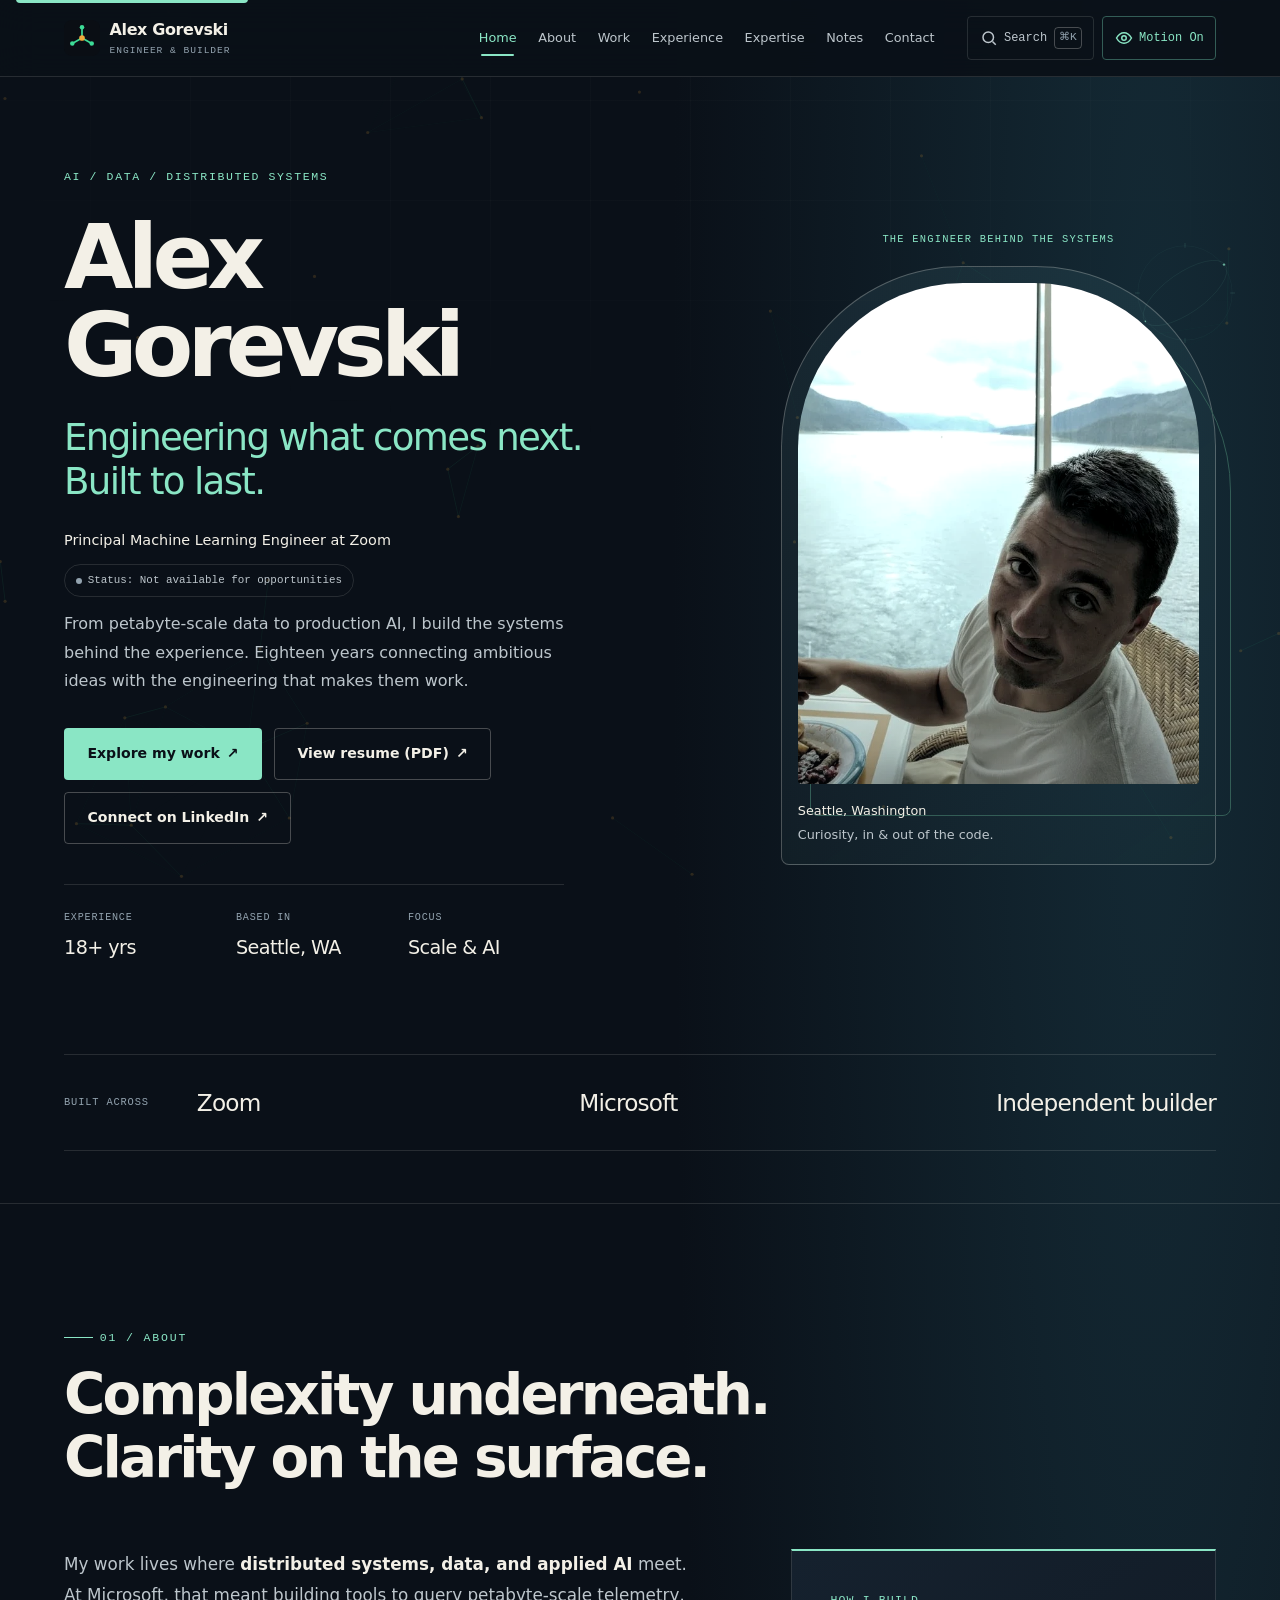
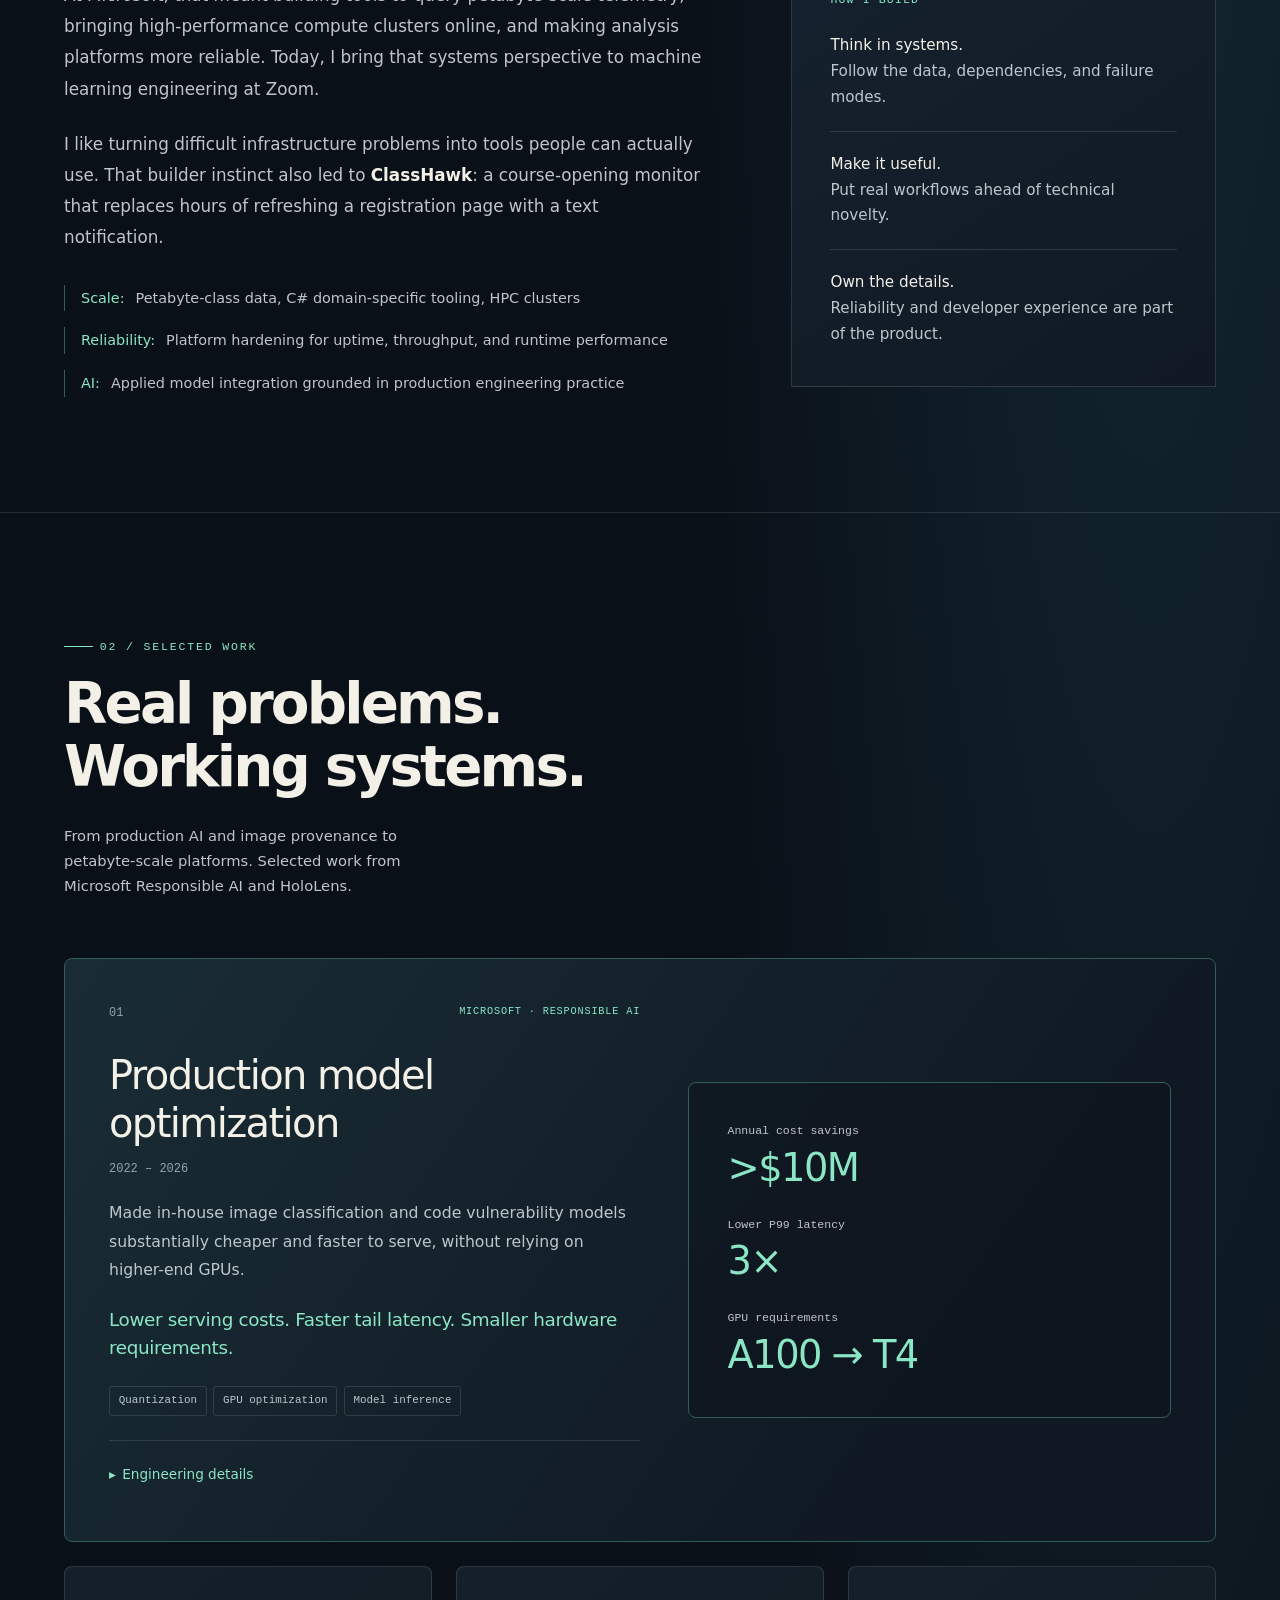
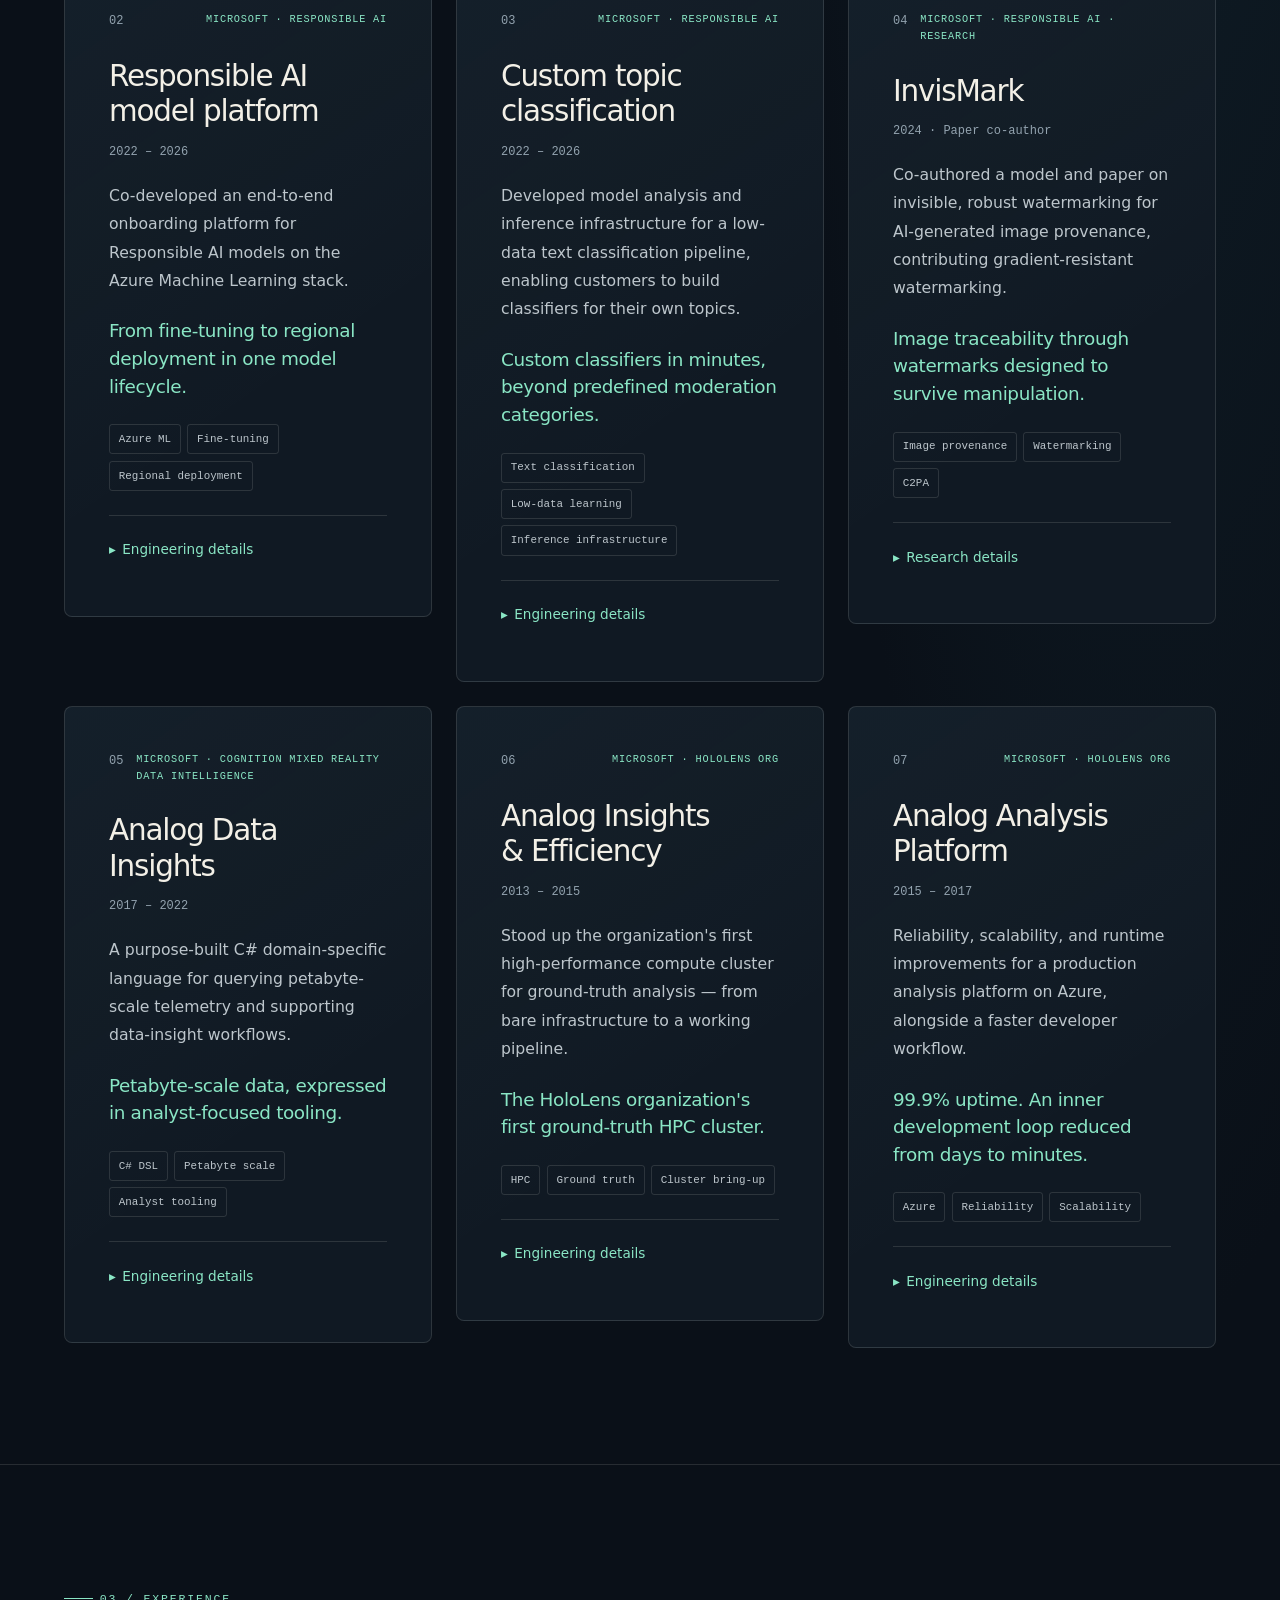
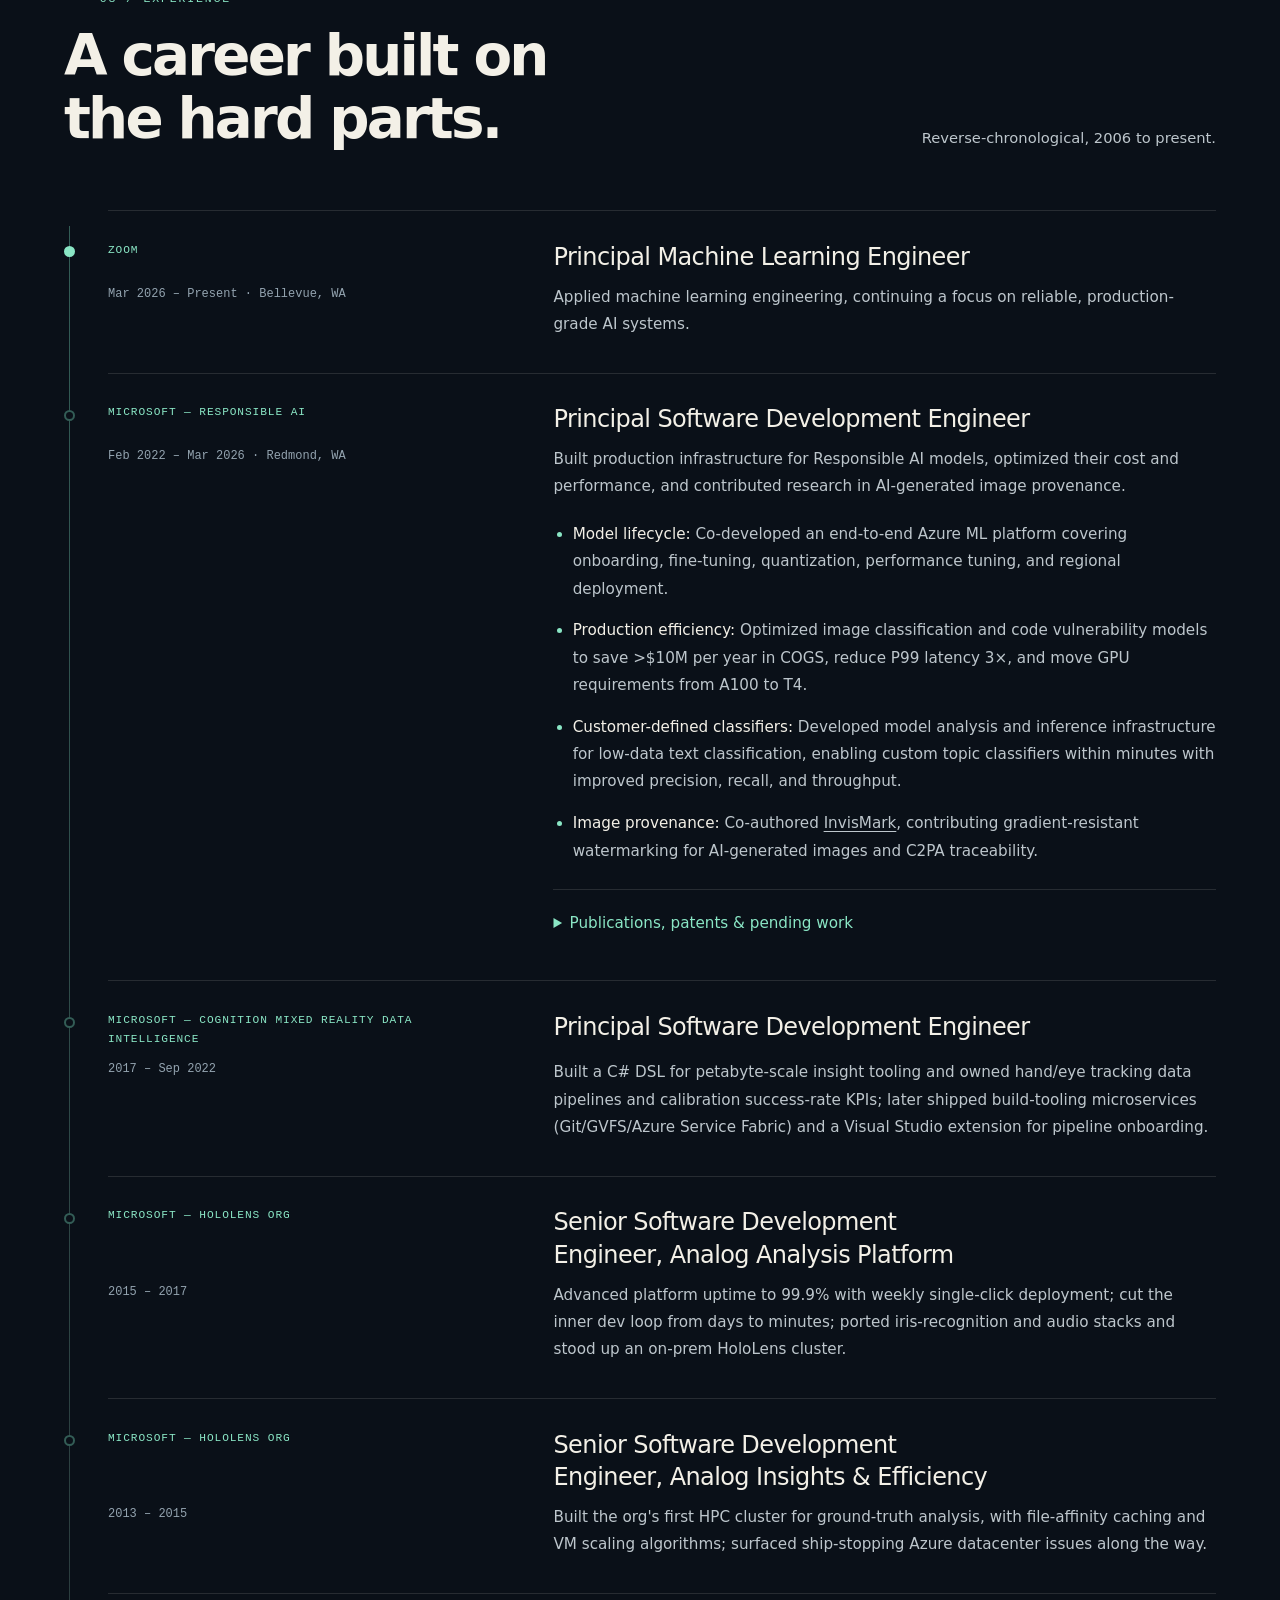
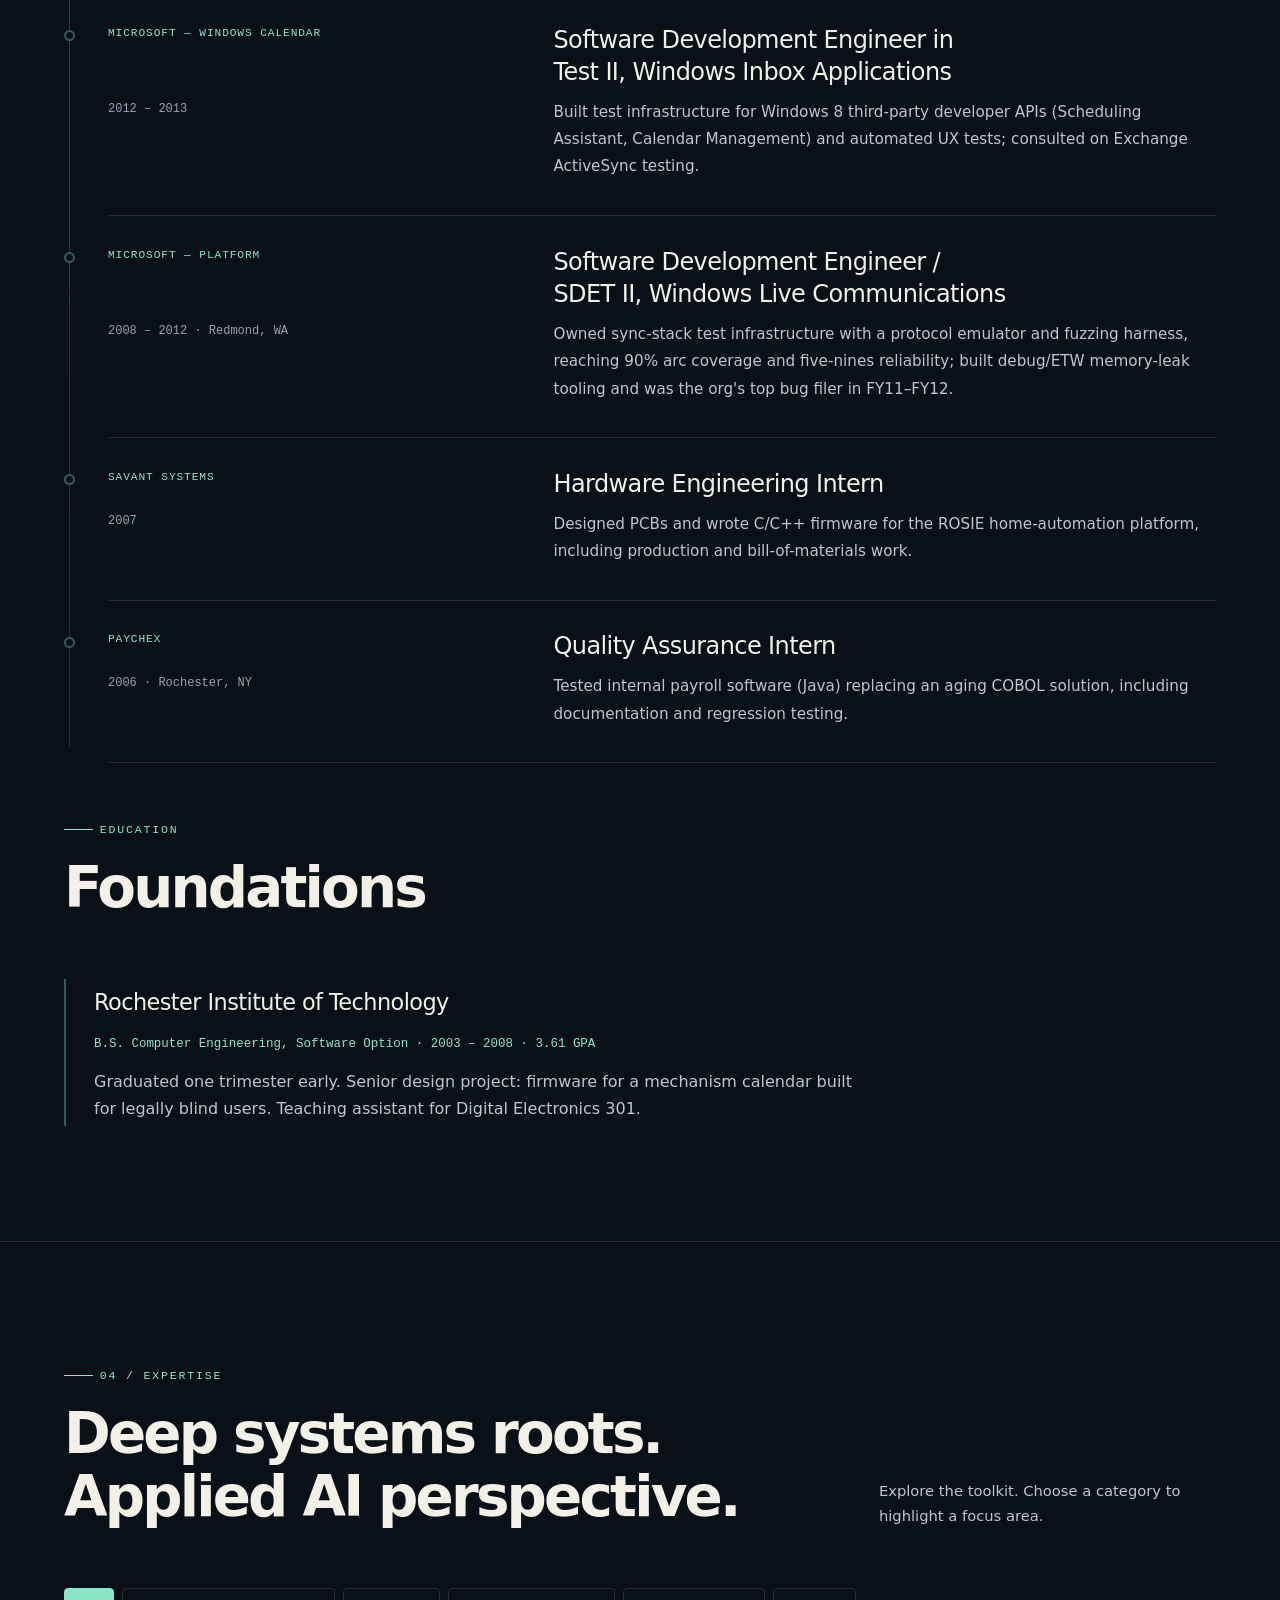
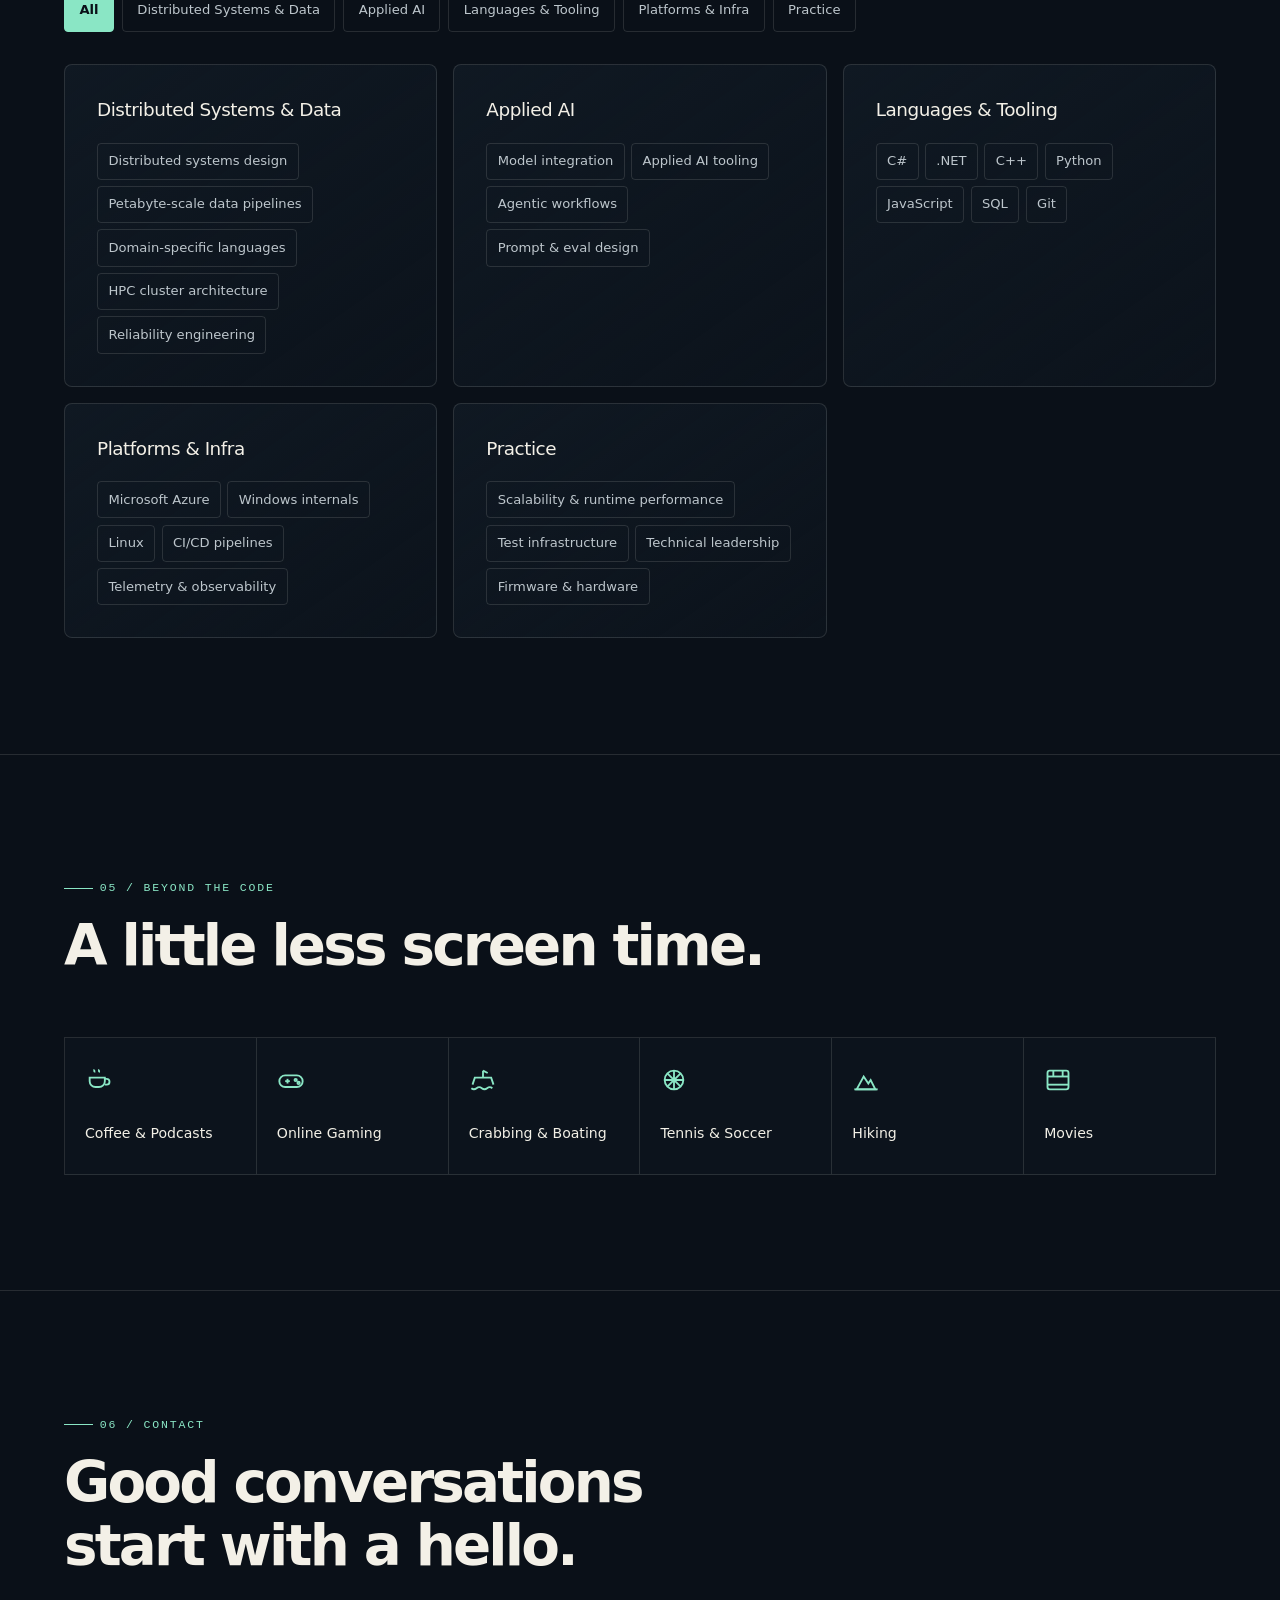
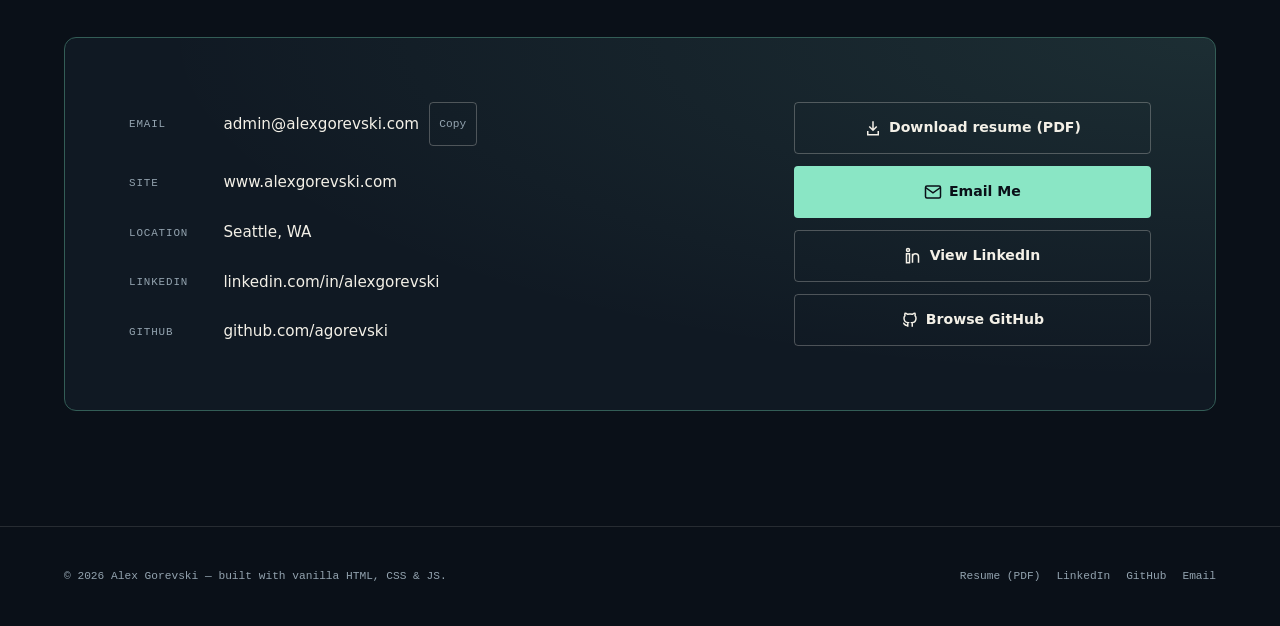
==== commit 2e2ba487: "Replace inline style on the Education heading with a modifier class The only inline style in the mar" ====
--- a/index.html
+++ b/index.html
@@ -514,7 +514,7 @@
     </ol>
   </div>
 
-  <div class="section__head" style="margin-top: 3rem;">
+  <div class="section__head section__head--spaced">
     <div>
       <span class="section__kicker">Education</span>
       <h2 class="section__title">Foundations</h2>
--- a/assets/css/styles.css
+++ b/assets/css/styles.css
@@ -33,6 +33,7 @@
   --radius: 8px;
   --radius-lg: 12px;
   --max-w: 1380px;
+  --touch-target: 44px; /* WCAG minimum interactive size */
 
   /* Motion (disabled globally via .motion-off / prefers-reduced-motion) */
   --dur-fast: 150ms;
@@ -133,6 +134,7 @@
   gap: 1.5rem 3rem;
   margin-bottom: clamp(2.25rem, 5vw, 3.75rem);
 }
+.section__head--spaced { margin-top: 3rem; }
 .section__kicker {
   display: inline-flex;
   align-items: center;
@@ -156,11 +158,6 @@
   font-weight: 600;
   letter-spacing: -0.05em;
   margin-top: 1rem;
-}
-.section__lede {
-  max-width: 62ch;
-  color: var(--ivory-dim);
-  font-size: 1.05rem;
 }
 .section__note {
   font-size: 0.92rem;
@@ -219,7 +216,7 @@
   flex-shrink: 0;
   font-weight: 600;
   letter-spacing: -0.025em;
-  min-height: 44px;
+  min-height: var(--touch-target);
   text-decoration: none;
 }
 .brand__mark {
@@ -261,7 +258,7 @@
   position: relative;
   display: inline-flex;
   align-items: center;
-  min-height: 44px;
+  min-height: var(--touch-target);
   padding: 0 0.55rem;
   text-decoration: none;
   font-size: 0.8rem;
@@ -294,8 +291,8 @@
   align-items: center;
   justify-content: center;
   gap: 0.4rem;
-  min-width: 44px;
-  min-height: 44px;
+  min-width: var(--touch-target);
+  min-height: var(--touch-target);
   padding: 0 0.7rem;
   background: transparent;
   border: 1px solid var(--line);
@@ -335,8 +332,8 @@
     display: inline-flex;
     align-items: center;
     justify-content: center;
-    min-width: 44px;
-    min-height: 44px;
+    min-width: var(--touch-target);
+    min-height: var(--touch-target);
     border: 1px solid var(--line);
     border-radius: var(--radius-sm);
     background: var(--ink-2);
@@ -811,7 +808,7 @@
 }
 .system-card summary {
   cursor: pointer;
-  min-height: 44px;
+  min-height: var(--touch-target);
   display: flex;
   align-items: center;
   gap: 0.4rem;
@@ -888,7 +885,7 @@
   padding-top: 0.75rem;
 }
 .experience-research summary {
-  min-height: 44px;
+  min-height: var(--touch-target);
   padding-block: 0.5rem;
   color: var(--mint);
 }
@@ -969,12 +966,6 @@
   .flight-stop__role { grid-column: 2; grid-row: 1; margin-top: 0; }
   .flight-stop__desc { grid-column: 2; grid-row: 2 / span 2; margin-top: 0; }
 }
-.flightpath__footnote {
-  margin-top: 1.25rem;
-  font-family: var(--font-mono);
-  font-size: 0.75rem;
-  color: var(--ivory-faint);
-}
 
 /* ============================= Education ============================= */
 .education-card {
@@ -1000,7 +991,7 @@
   margin-bottom: 2rem;
 }
 .chip {
-  min-height: 44px;
+  min-height: var(--touch-target);
   padding: 0 0.9rem;
   border-radius: var(--radius-sm);
   border: 1px solid var(--line);
@@ -1056,13 +1047,6 @@
   color: var(--ivory-dim);
   transition: border-color var(--dur-fast) var(--ease), color var(--dur-fast) var(--ease), background var(--dur-fast) var(--ease);
 }
-.skill-tag.is-match {
-  border-color: var(--mint-dim);
-  color: var(--mint-strong);
-  background: rgba(138, 230, 197, 0.07);
-}
-.skill-tag.is-dim { color: var(--ivory-faint); }
-
 /* ============================= Field notes (interests) ============================= */
 .notes-grid {
   display: grid;
@@ -1136,7 +1120,7 @@
 }
 .contact-field dd a:hover { color: var(--mint); }
 .copy-btn {
-  min-height: 44px;
+  min-height: var(--touch-target);
   padding: 0 0.6rem;
   border-radius: var(--radius-sm);
   border: 1px solid var(--line-strong);
@@ -1228,7 +1212,7 @@
   align-items: center;
   justify-content: space-between;
   gap: 0.6rem;
-  min-height: 44px;
+  min-height: var(--touch-target);
   padding: 0 0.8rem;
   border-radius: var(--radius-sm);
   color: var(--ivory-dim);
@@ -1258,8 +1242,8 @@
   right: 1.25rem;
   bottom: 1.25rem;
   z-index: 90;
-  min-width: 44px;
-  min-height: 44px;
+  min-width: var(--touch-target);
+  min-height: var(--touch-target);
   border-radius: 50%;
   border: 1px solid var(--line-strong);
   background: var(--ink-1);
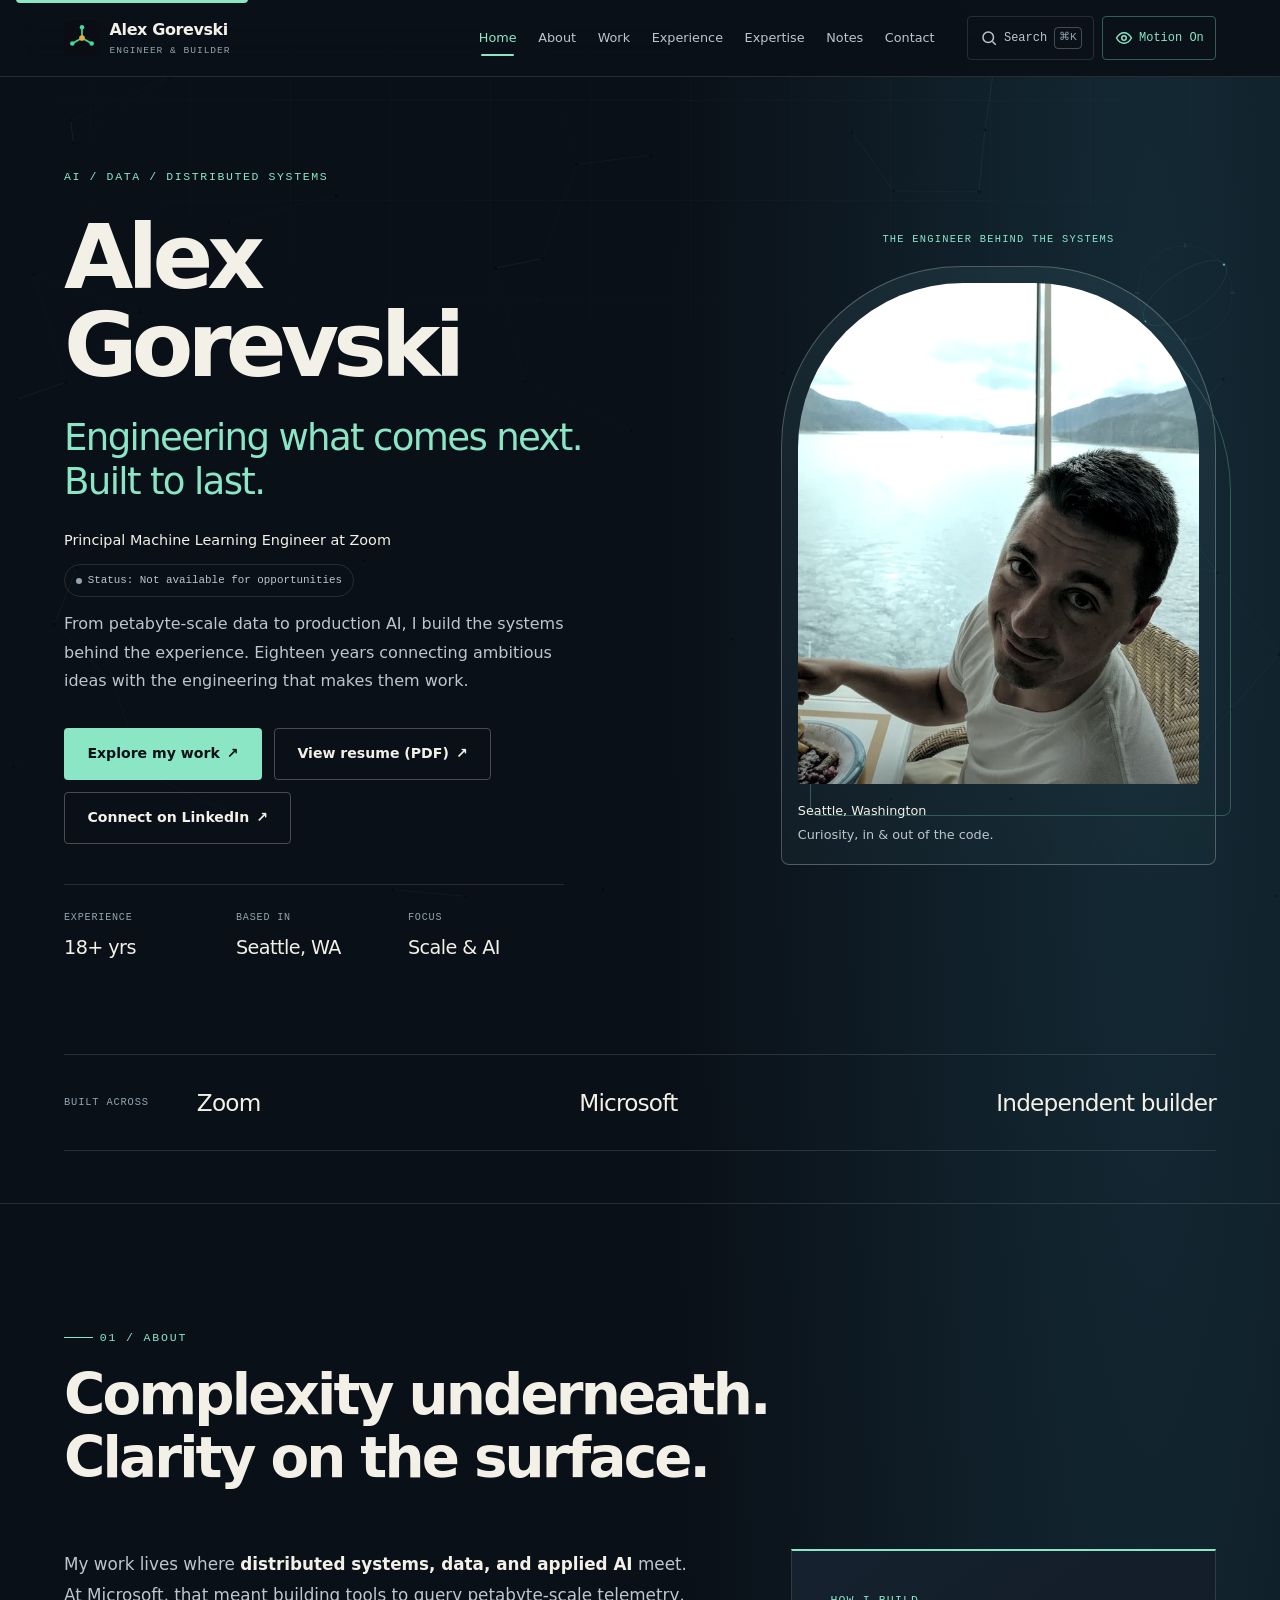
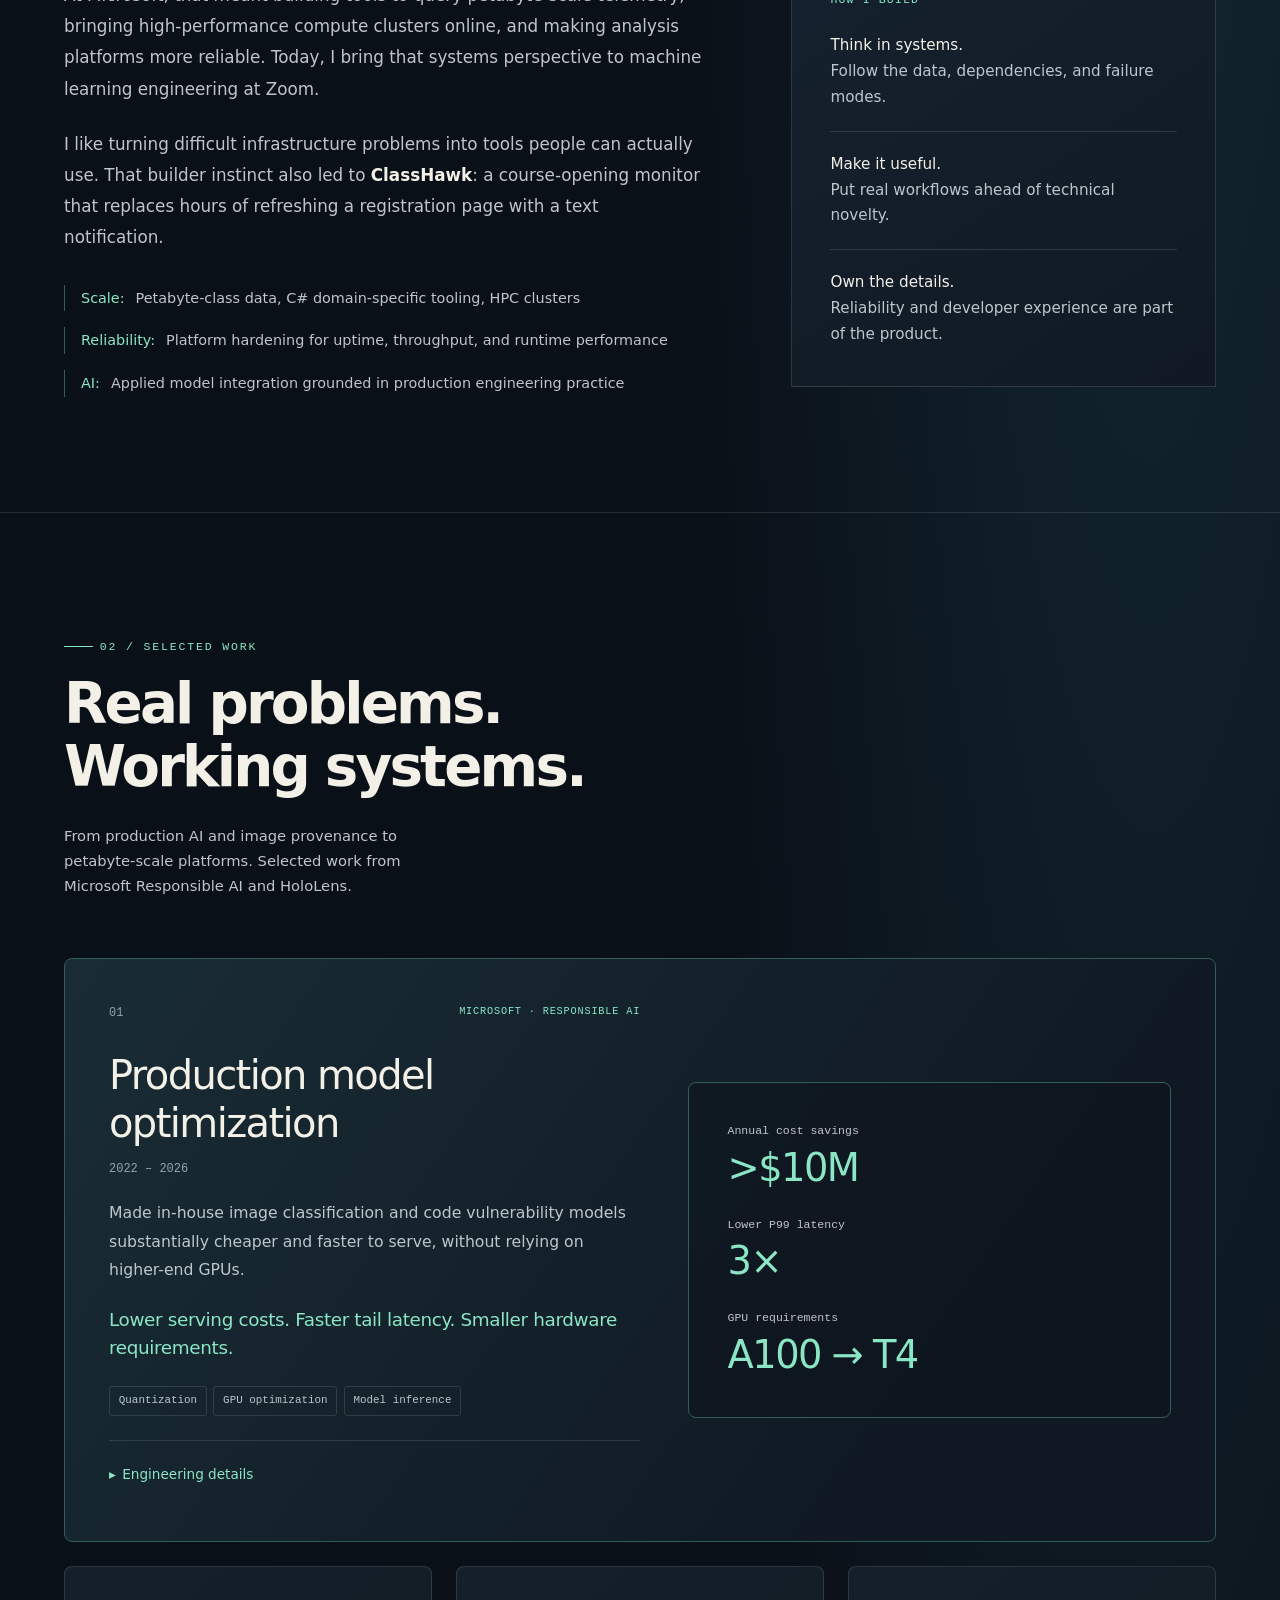
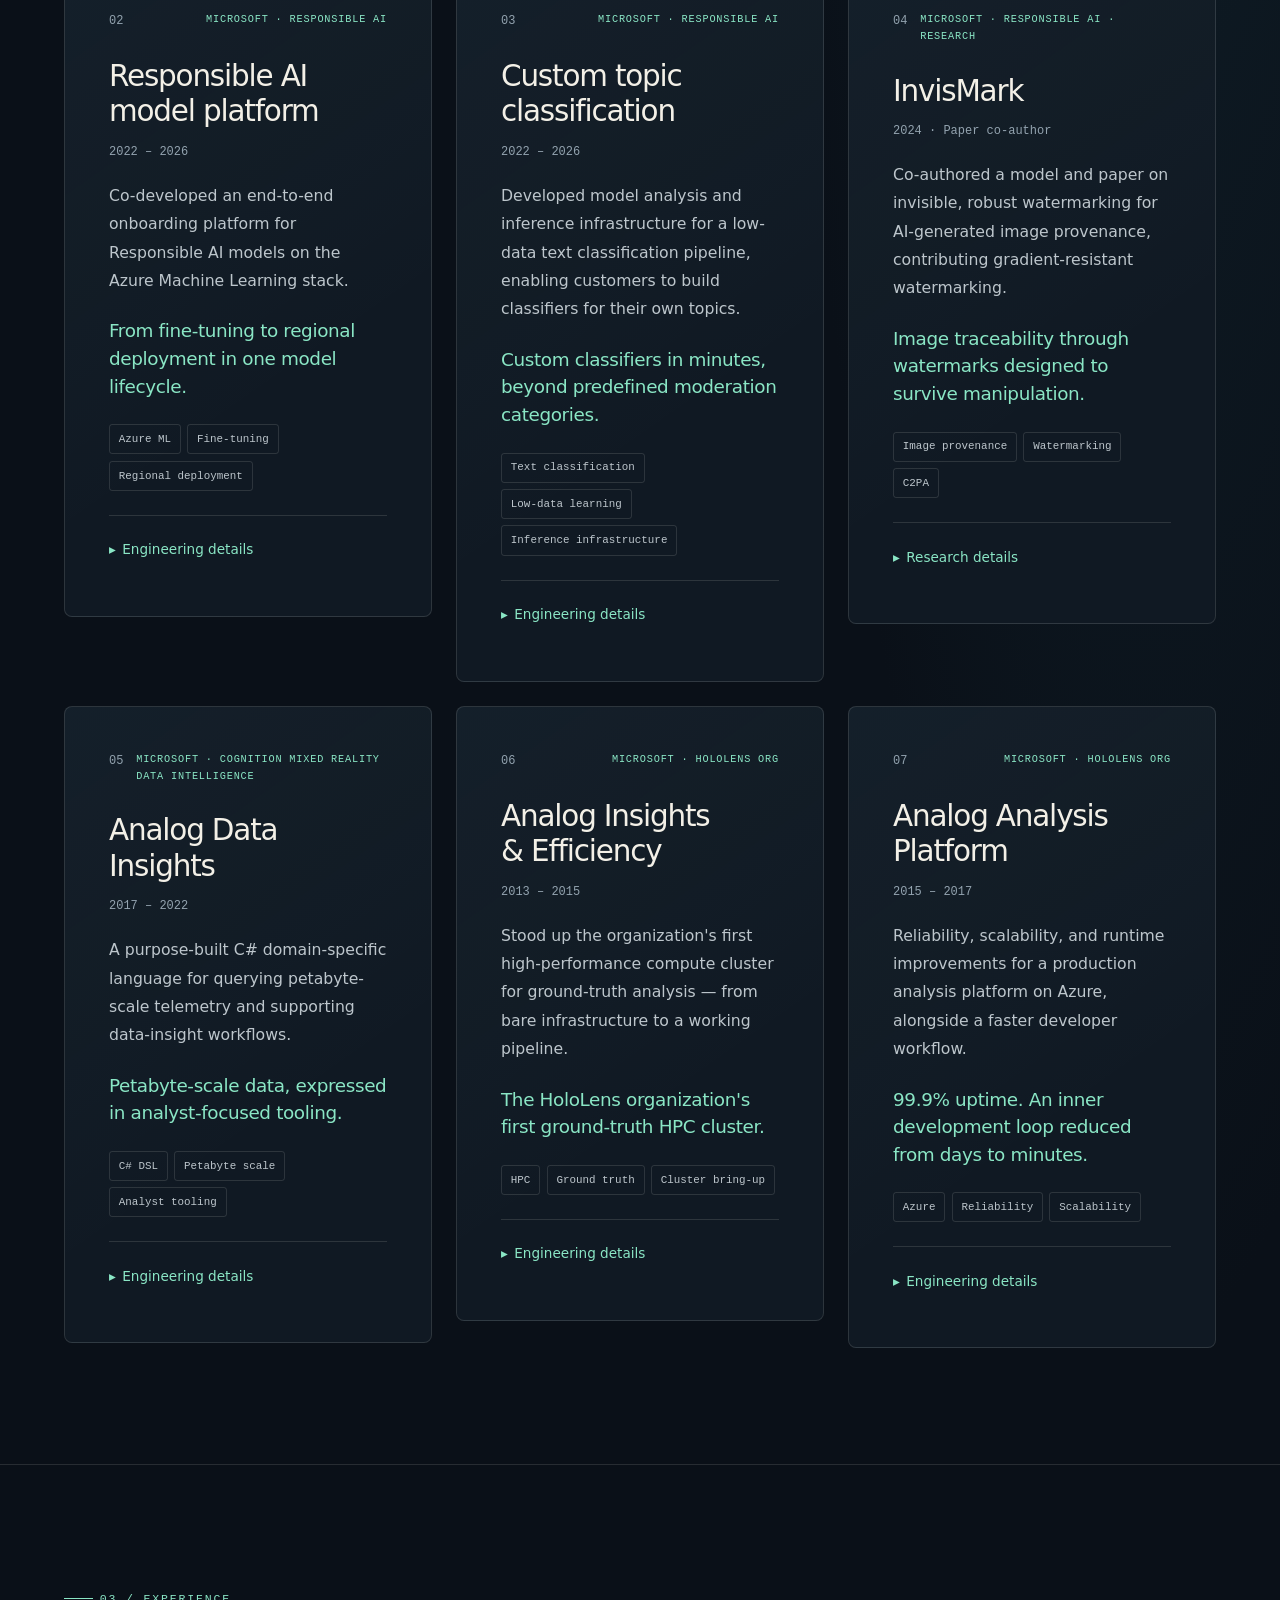
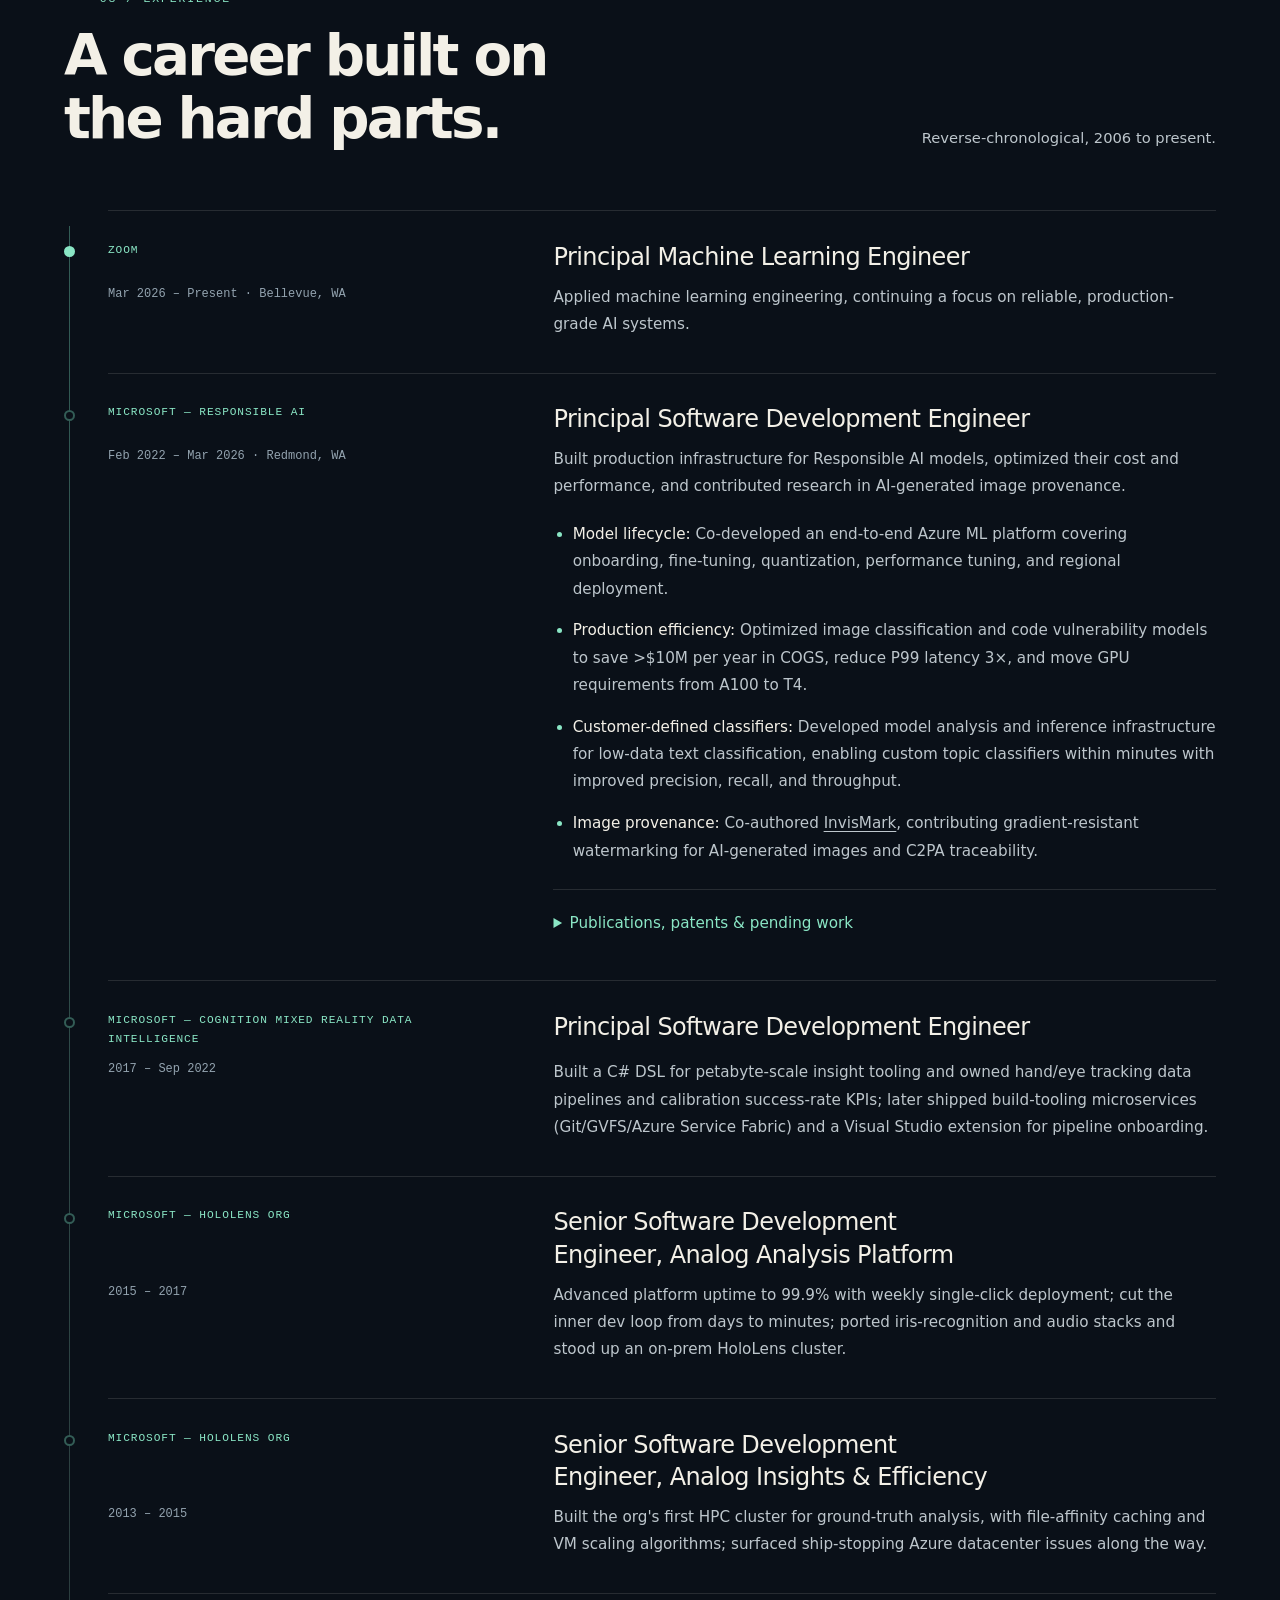
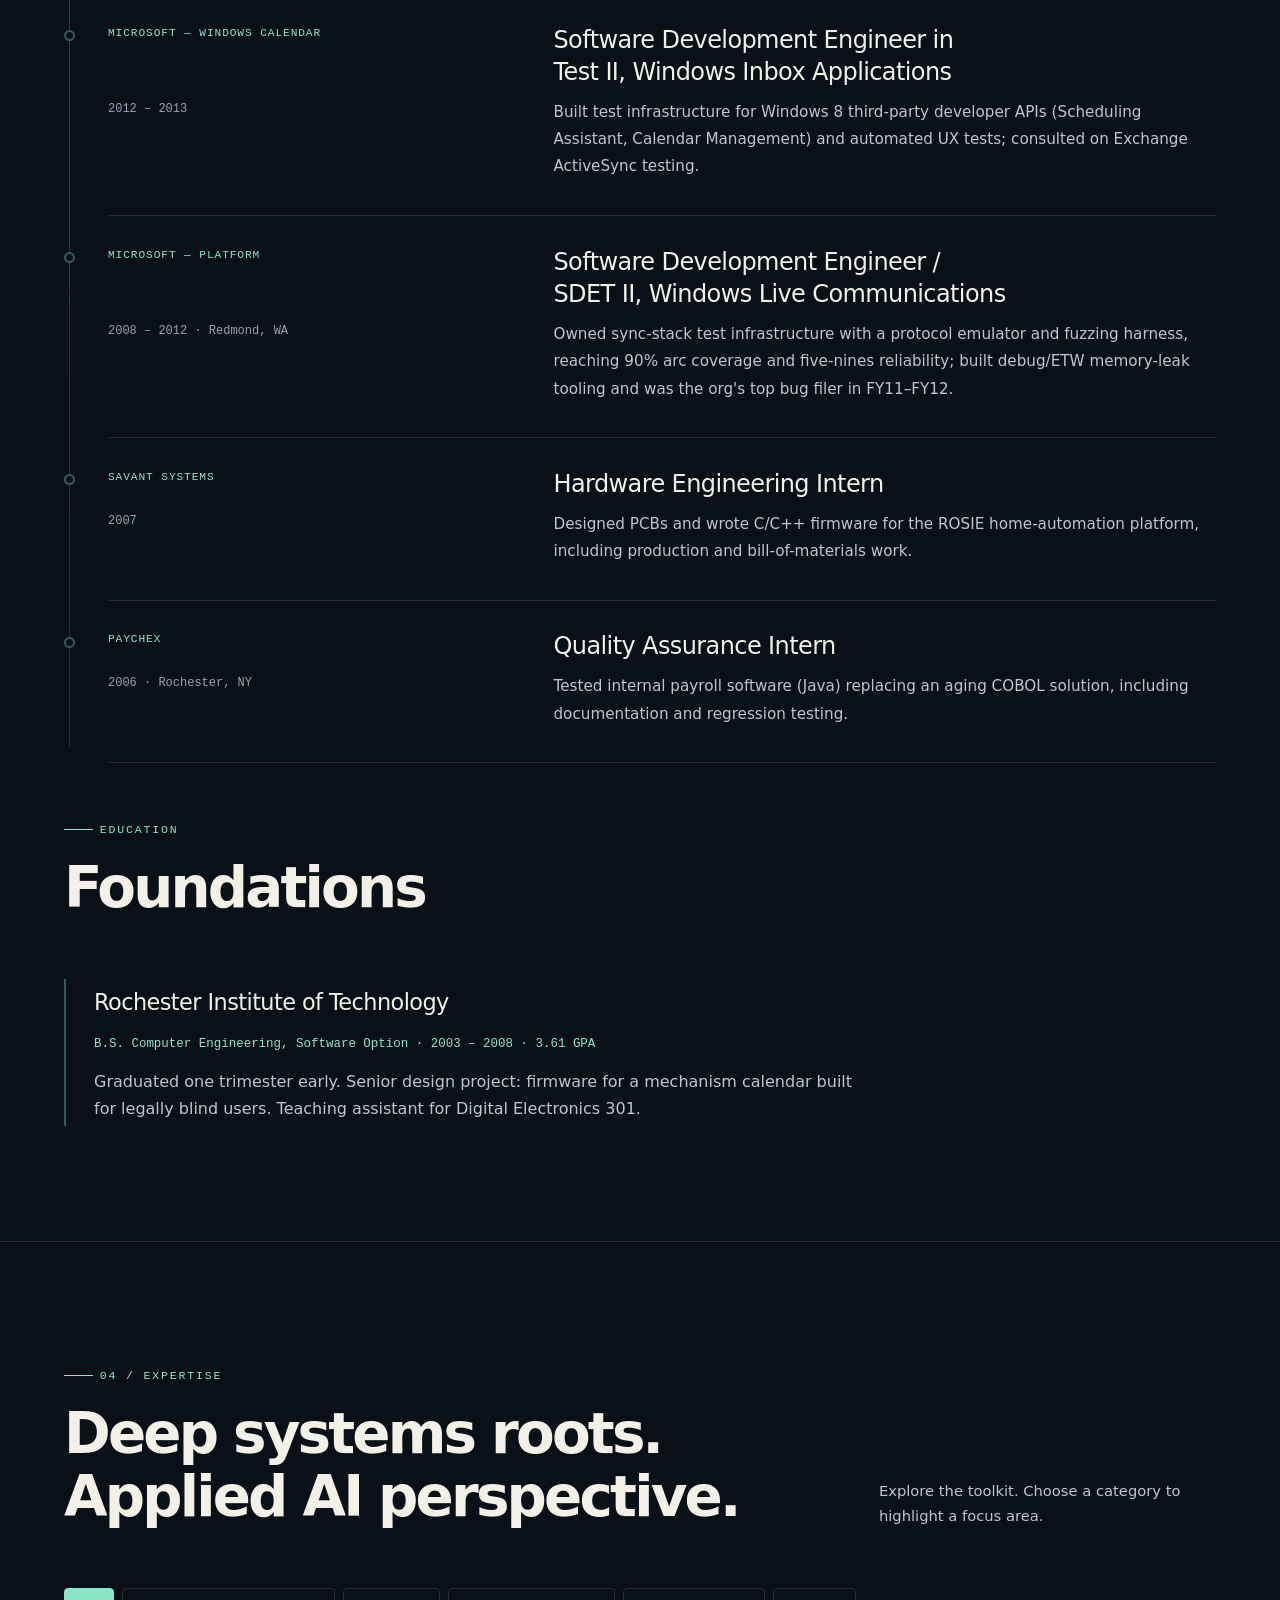
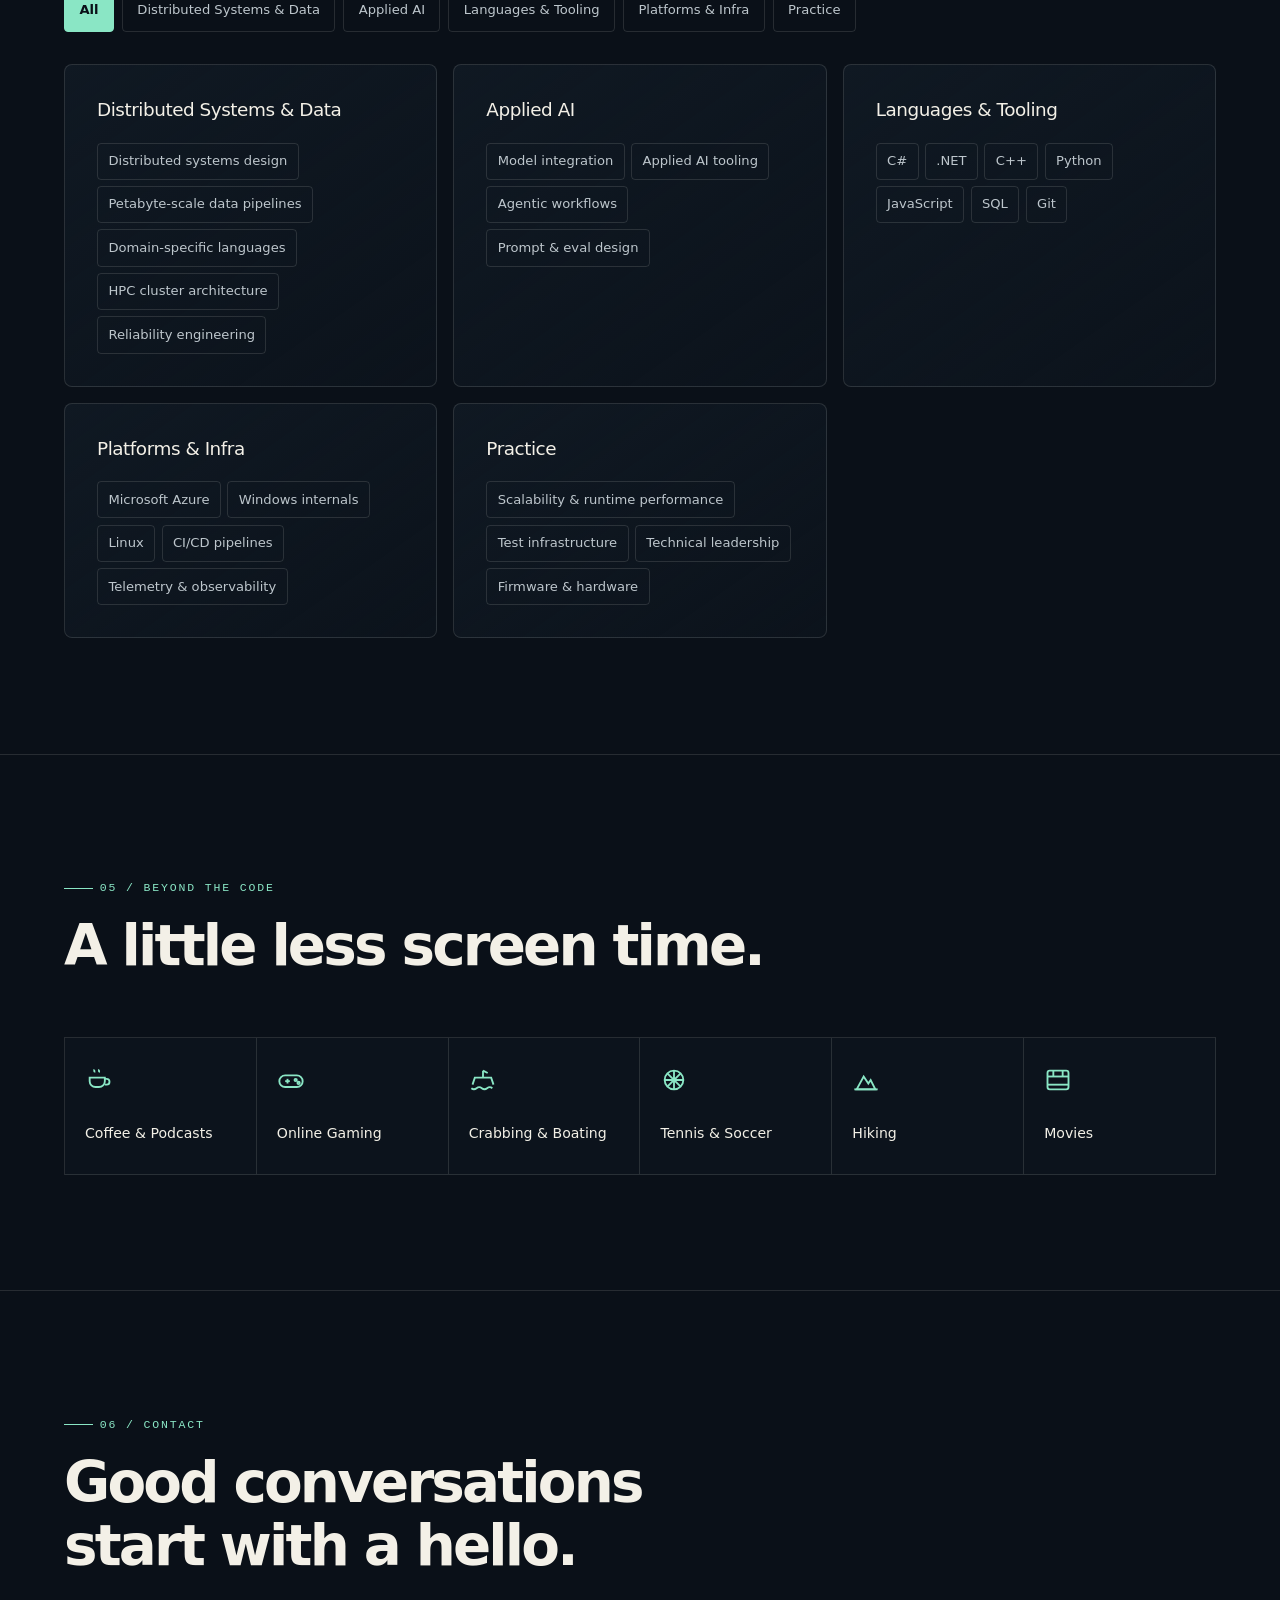
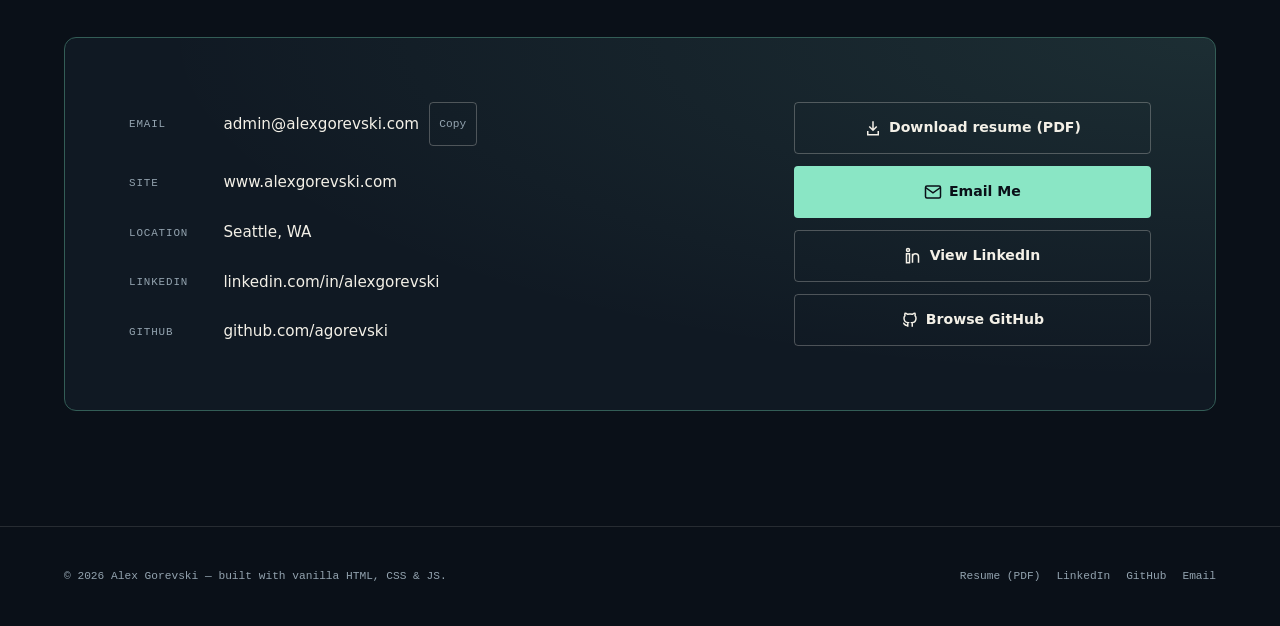
==== commit 28c19c97: "Drop the meta keywords tag Search engines have ignored meta keywords for years and it can read as a " ====
--- a/index.html
+++ b/index.html
@@ -5,7 +5,6 @@
 <meta name="viewport" content="width=device-width, initial-scale=1">
 <title>Alex Gorevski — AI, Data &amp; Distributed Systems</title>
 <meta name="description" content="Alexander T. Gorevski — Principal Machine Learning Engineer at Zoom, with eighteen years across distributed systems, petabyte-scale data, high-reliability infrastructure, and applied AI. Based in Seattle, WA.">
-<meta name="keywords" content="Alex Gorevski, Alexander Gorevski, Machine Learning Engineer, Software Developer, Distributed Systems, Applied AI, Zoom, Microsoft, Seattle, Portfolio">
 <meta name="author" content="Alexander T. Gorevski">
 <meta name="theme-color" content="#0a0e14">
 <link rel="canonical" href="https://www.alexgorevski.com/">
--- a/assets/css/styles.css
+++ b/assets/css/styles.css
@@ -10,8 +10,13 @@
   --ink-1: #101923;
   --ink-2: #15212e;
   --ink-3: #223342;
-  --line: rgba(238, 237, 227, 0.13);
-  --line-strong: rgba(238, 237, 227, 0.27);
+  --ink-rgb: 10, 16, 24;
+  --ink-1-rgb: 16, 25, 35;
+  --line-rgb: 238, 237, 227;
+  --mint-rgb: 138, 230, 197;
+  --cyan-rgb: 143, 217, 234;
+  --line: rgba(var(--line-rgb), 0.13);
+  --line-strong: rgba(var(--line-rgb), 0.27);
   --ivory: #f3f0e7;
   --ivory-dim: #bdc6cc;
   --ivory-faint: #93a3af;
@@ -94,7 +99,7 @@
 :focus-visible {
   outline: 2px solid var(--mint-strong);
   outline-offset: 3px;
-  border-radius: 4px;
+  border-radius: var(--radius-sm);
 }
 
 /* Skip link */
@@ -196,7 +201,7 @@
   position: sticky;
   top: 0;
   z-index: 100;
-  background: rgba(10, 16, 24, 0.94);
+  background: rgba(var(--ink-rgb), 0.94);
   backdrop-filter: blur(18px);
   border-bottom: 1px solid var(--line);
 }
@@ -309,7 +314,7 @@
   font-family: var(--font-mono);
   font-size: 0.7rem;
   border: 1px solid var(--line-strong);
-  border-radius: 4px;
+  border-radius: var(--radius-sm);
   padding: 0.05em 0.4em;
   color: var(--ivory-faint);
 }
@@ -370,7 +375,7 @@
   z-index: -1;
   pointer-events: none;
   opacity: 0;
-  background: radial-gradient(400px circle at var(--mx, 50%) var(--my, 20%), rgba(138,230,197,0.06), transparent 70%);
+  background: radial-gradient(400px circle at var(--mx, 50%) var(--my, 20%), rgba(var(--mint-rgb), 0.06), transparent 70%);
   transition: opacity var(--dur) var(--ease);
 }
 .has-fine-pointer .hero__glow.is-active { opacity: 1; }
@@ -403,7 +408,7 @@
   padding: 0.45rem 0.7rem;
   border: 1px solid var(--mint-dim);
   border-radius: 999px;
-  background: rgba(61, 220, 151, 0.06);
+  background: rgba(var(--mint-rgb), 0.06);
   margin-top: 0.75rem;
 }
 .hero__status .dot {
@@ -514,7 +519,7 @@
   padding: 1rem 1rem 0;
   border: 1px solid var(--line-strong);
   border-radius: 180px 180px var(--radius) var(--radius);
-  background: linear-gradient(145deg, rgba(143, 217, 234, 0.09), rgba(138, 230, 197, 0.02));
+  background: linear-gradient(145deg, rgba(var(--cyan-rgb), 0.09), rgba(var(--mint-rgb), 0.02));
 }
 .hero__visual::before {
   content: "";
@@ -546,7 +551,7 @@
   content: "";
   position: absolute;
   inset: 0;
-  background: linear-gradient(180deg, transparent 65%, rgba(10, 16, 24, 0.25));
+  background: linear-gradient(180deg, transparent 65%, rgba(var(--ink-rgb), 0.25));
   pointer-events: none;
 }
 .hero__visual-label {
@@ -623,25 +628,6 @@
 @media (min-width: 880px) {
   .about__grid { grid-template-columns: minmax(0, 1.5fr) minmax(0, 1fr); }
 }
-.about__portrait {
-  position: relative;
-  border-radius: var(--radius);
-  overflow: hidden;
-  border: 1px solid var(--line-strong);
-  aspect-ratio: 1 / 1;
-  max-width: 340px;
-}
-.about__portrait img {
-  width: 100%; height: 100%; object-fit: cover;
-  filter: saturate(0.65) contrast(1.05);
-}
-.about__portrait::after {
-  content: "";
-  position: absolute; inset: 0;
-  background: linear-gradient(160deg, rgba(143,217,234,0.12), transparent 70%);
-  mix-blend-mode: screen;
-}
-.about__scanline { display: none; }
 .about__body p + p { margin-top: 1.5rem; }
 .about__body { color: var(--ivory-dim); font-size: 1.05rem; line-height: 1.85; }
 .about__grid--text .about__body { max-width: 66ch; }
@@ -701,7 +687,7 @@
   overflow: hidden;
   border: 1px solid var(--line);
   border-radius: var(--radius);
-  background: linear-gradient(145deg, rgba(143,217,234,0.035), transparent 65%), var(--ink-1);
+  background: linear-gradient(145deg, rgba(var(--cyan-rgb), 0.035), transparent 65%), var(--ink-1);
   padding: clamp(1.4rem, 3.5vw, 2.75rem);
   transition: border-color var(--dur) var(--ease), background-color var(--dur) var(--ease);
 }
@@ -717,24 +703,6 @@
 .system-card:hover, .system-card:focus-within { border-color: var(--mint-dim); background-color: var(--ink-2); }
 .system-card:hover::before, .system-card:focus-within::before { opacity: 1; }
 .system-card--featured { background: linear-gradient(125deg, #192c35, var(--ink-1) 75%); border-color: var(--mint-dim); }
-.system-card__preview {
-  margin: 2rem 0 0;
-  min-width: 0;
-}
-.system-card__preview picture {
-  display: block;
-  overflow: hidden;
-  border: 1px solid var(--line-strong);
-  border-radius: var(--radius-sm);
-  box-shadow: 0 20px 45px rgba(0, 0, 0, 0.25);
-}
-.system-card__preview img { width: 100%; height: auto; }
-.system-card__preview figcaption {
-  margin-top: 0.75rem;
-  font-family: var(--font-mono);
-  font-size: 0.65rem;
-  color: var(--ivory-faint);
-}
 .system-card__number {
   color: var(--ivory-faint);
   font-family: var(--font-mono);
@@ -763,10 +731,6 @@
   letter-spacing: 0.08em;
   color: var(--mint);
   max-width: 42ch;
-}
-.system-card__logo {
-  height: 32px;
-  width: auto;
 }
 .system-card h3 {
   margin-top: 1.75rem;
@@ -838,7 +802,6 @@
     align-items: center;
     gap: 3rem;
   }
-  .system-card--featured .system-card__preview { margin-top: 0; }
   .system-card--featured p.summary { max-width: 72ch; }
   .system-card--featured .details-body { max-width: 80ch; }
   .system-card--featured h3 { font-size: 2.5rem; }
@@ -852,7 +815,7 @@
   padding: clamp(1.5rem, 3vw, 2.5rem);
   border: 1px solid var(--mint-dim);
   border-radius: var(--radius);
-  background: rgba(10, 16, 24, 0.4);
+  background: rgba(var(--ink-rgb), 0.4);
 }
 .project-metrics dt {
   color: var(--ivory-dim);
@@ -899,13 +862,16 @@
 /* ============================= Experience flightpath ============================= */
 .flightpath {
   position: relative;
+  --flight-axis: 5.5px; /* shared centerline of the line and dots */
+  --flight-line: 1px;
+  --flight-dot: 11px;
 }
 .flightpath__line {
   position: absolute;
-  left: 5px;
+  left: calc(var(--flight-axis) - var(--flight-line) / 2);
   top: 1rem;
   bottom: 1rem;
-  width: 1px;
+  width: var(--flight-line);
   background: linear-gradient(180deg, var(--mint-dim), var(--line));
 }
 .flightpath__track { display: flex; flex-direction: column; }
@@ -915,8 +881,8 @@
 }
 .flight-stop__dot {
   position: absolute;
-  left: 0; top: 2.25rem;
-  width: 11px; height: 11px;
+  left: calc(var(--flight-axis) - var(--flight-dot) / 2); top: 2.25rem;
+  width: var(--flight-dot); height: var(--flight-dot);
   border-radius: 50%;
   background: var(--ink);
   border: 2px solid var(--mint-dim);
@@ -1024,7 +990,7 @@
   border: 1px solid var(--line);
   border-radius: var(--radius);
   padding: clamp(1.4rem, 2.5vw, 2rem);
-  background: linear-gradient(145deg, var(--ink-1), rgba(16, 25, 35, 0.35));
+  background: linear-gradient(145deg, var(--ink-1), rgba(var(--ink-1-rgb), 0.35));
 }
 .matrix-cat h3 {
   font-size: 1.15rem;
@@ -1065,7 +1031,7 @@
   border-right: 1px solid var(--line);
   border-bottom: 1px solid var(--line);
   padding: 1.75rem 1.25rem;
-  background: rgba(16, 25, 35, 0.45);
+  background: rgba(var(--ink-1-rgb), 0.45);
 }
 .note-card svg {
   width: 28px; height: 28px;
@@ -1082,7 +1048,7 @@
 .contact-panel {
   border: 1px solid var(--mint-dim);
   border-radius: var(--radius-lg);
-  background: radial-gradient(ellipse at 100% 0, rgba(138, 230, 197, 0.1), transparent 65%), var(--ink-1);
+  background: radial-gradient(ellipse at 100% 0, rgba(var(--mint-rgb), 0.1), transparent 65%), var(--ink-1);
   padding: clamp(1.5rem, 5vw, 4rem);
   display: grid;
   gap: 2.5rem;
@@ -1226,7 +1192,7 @@
 }
 .palette__list li[aria-selected="true"],
 .palette__list li:hover {
-  background: rgba(138, 230, 197, 0.12);
+  background: rgba(var(--mint-rgb), 0.12);
   color: var(--ivory);
 }
 .palette__empty {
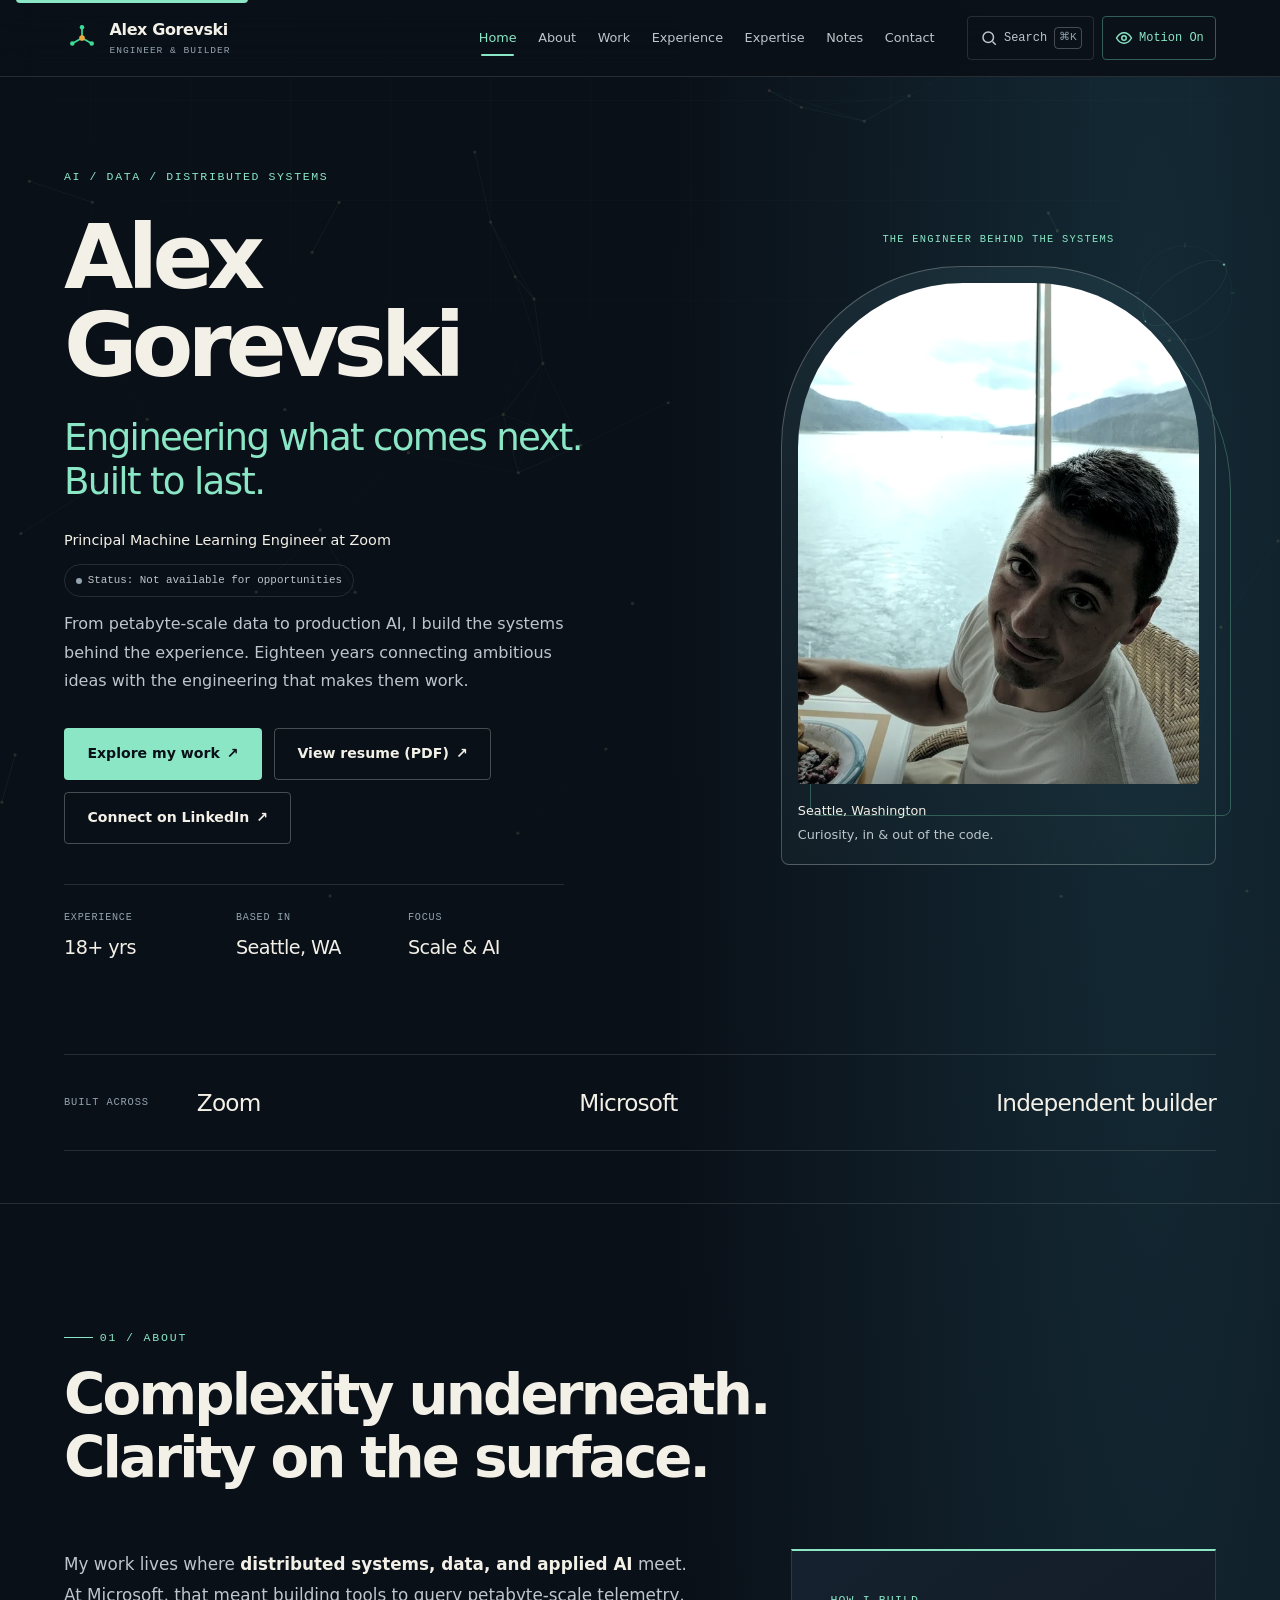
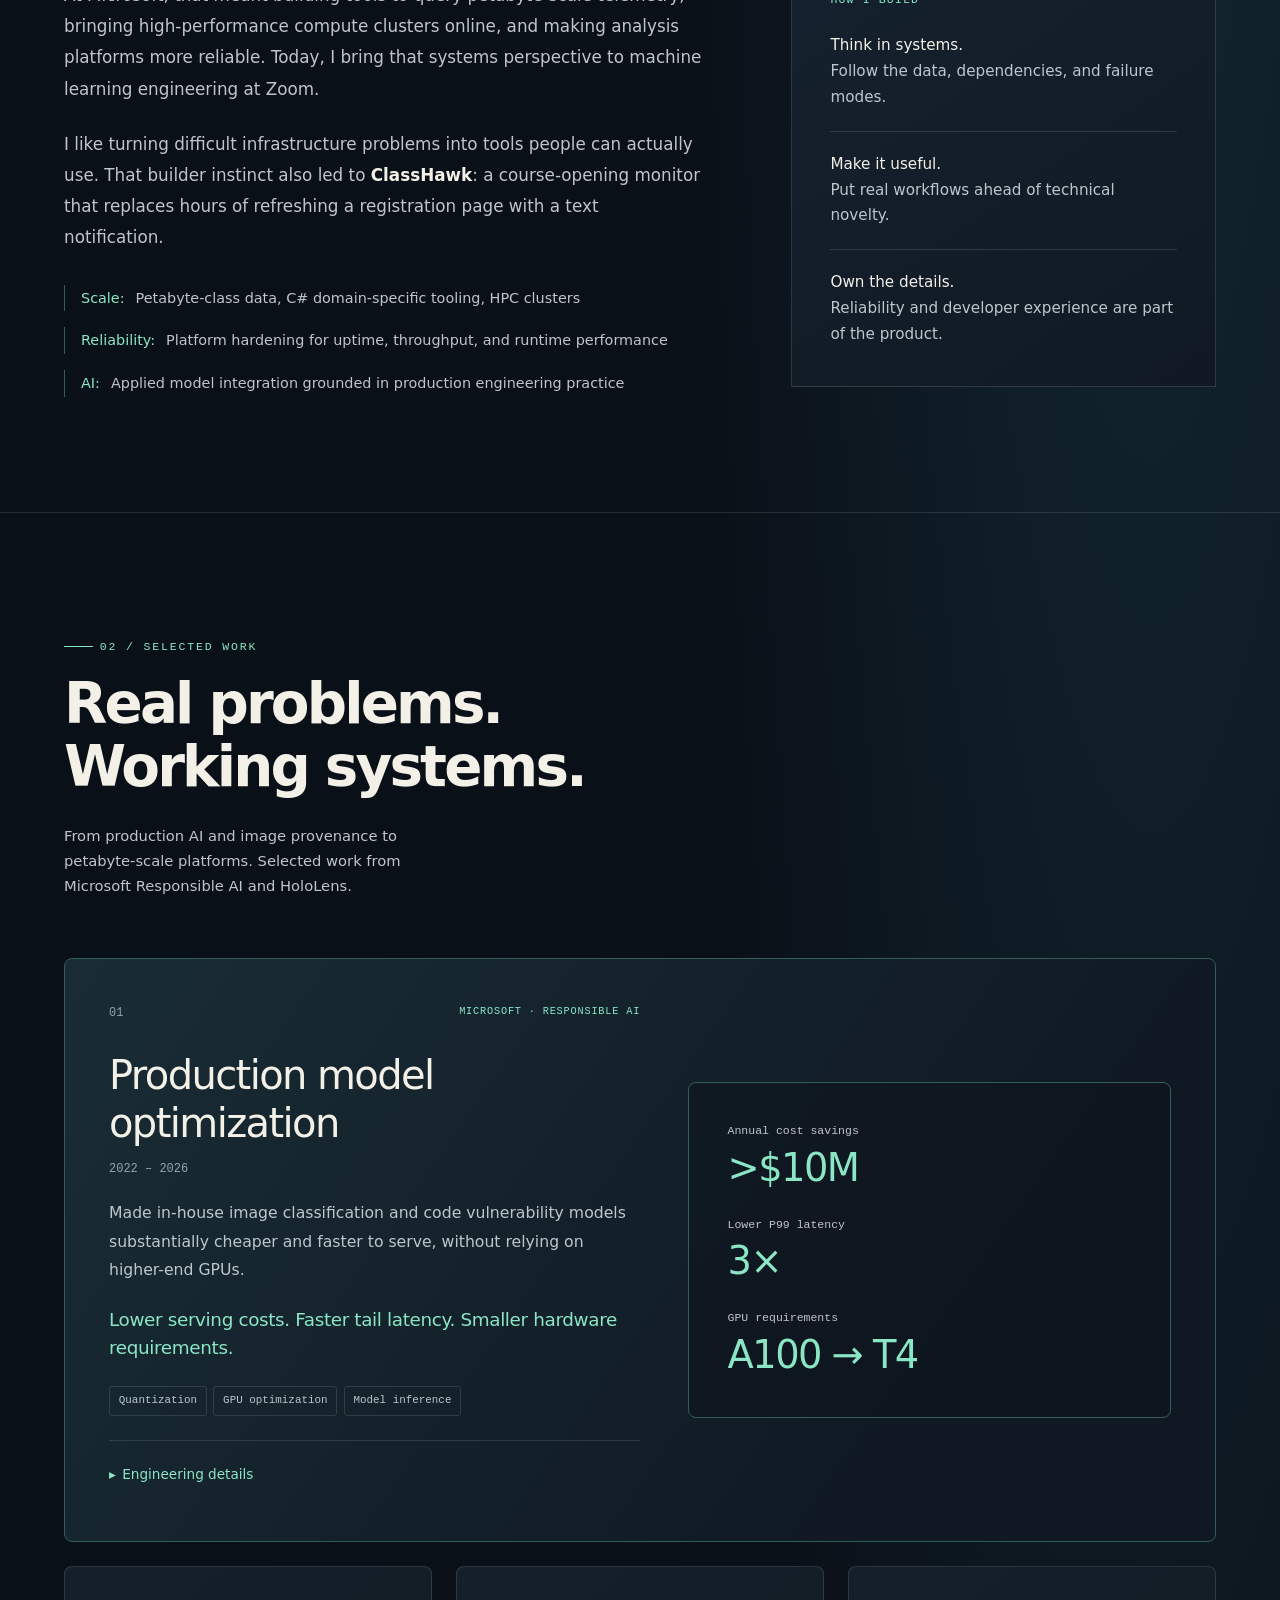
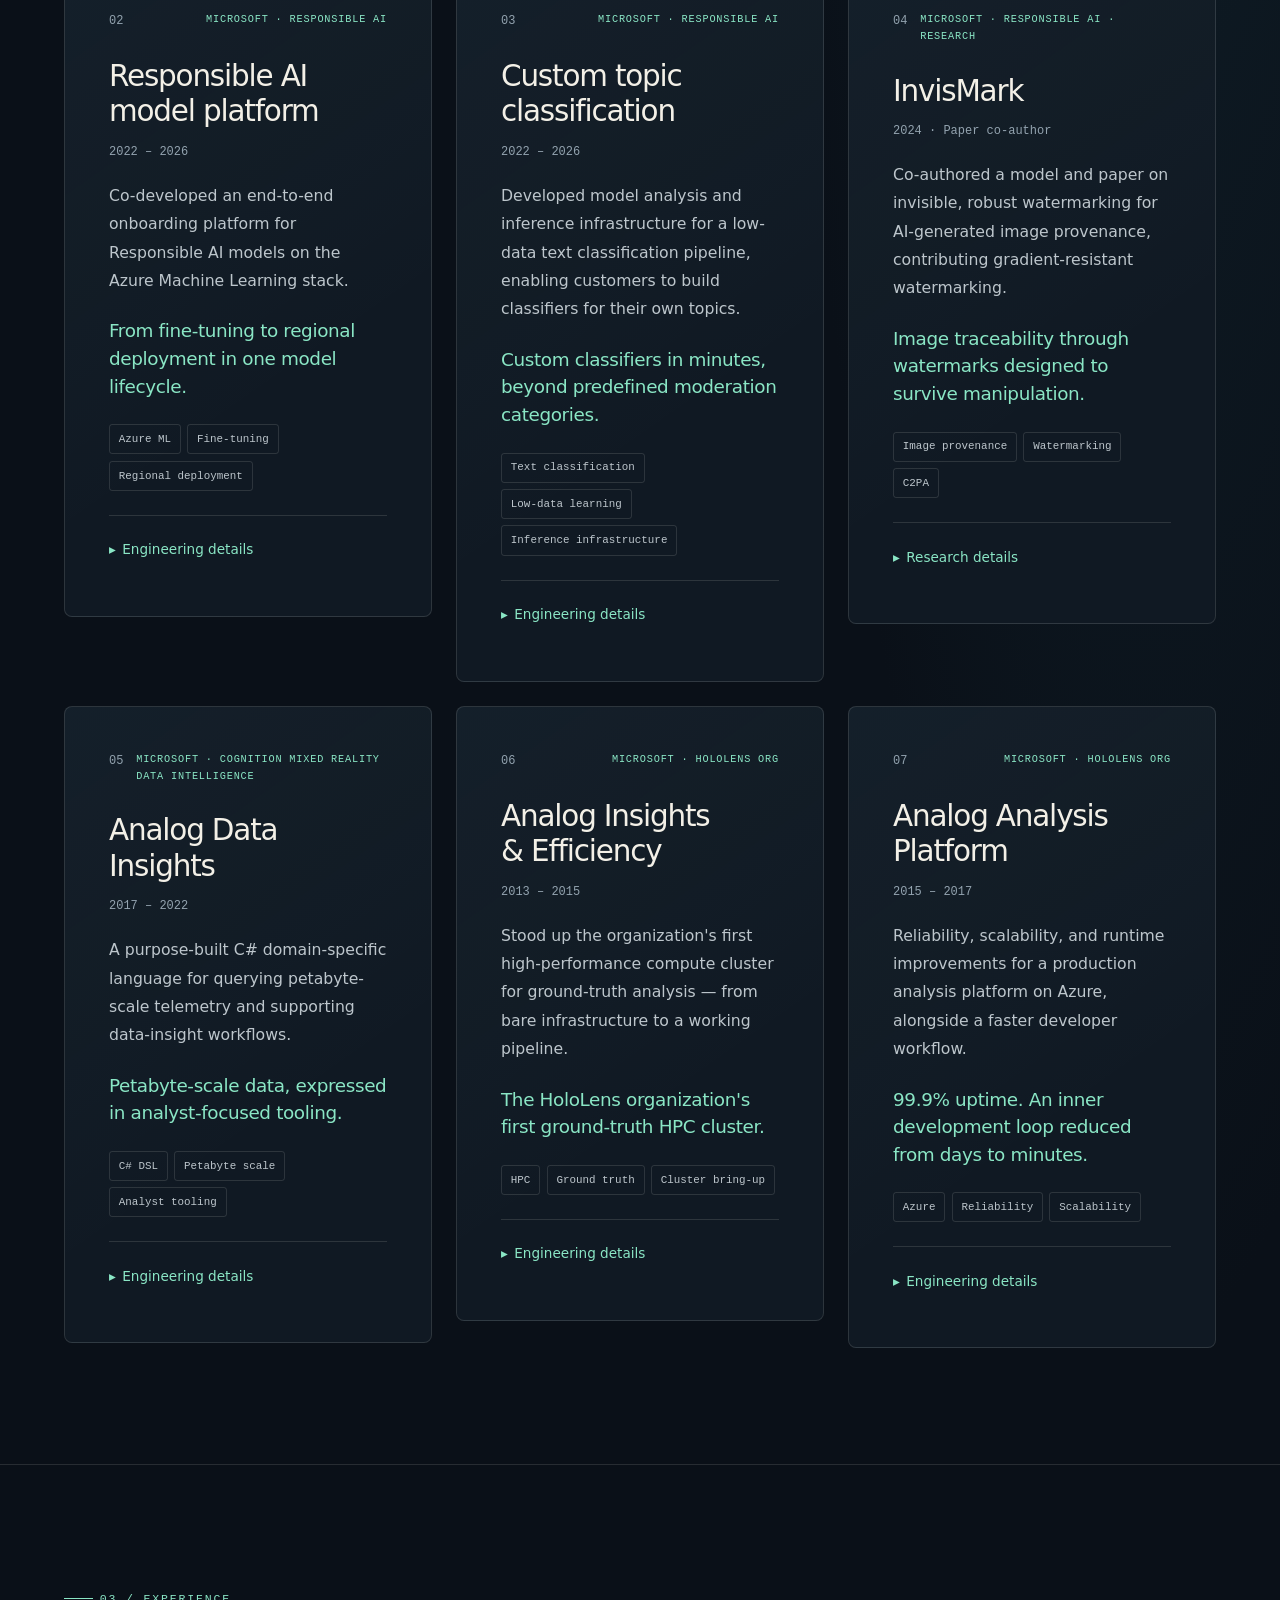
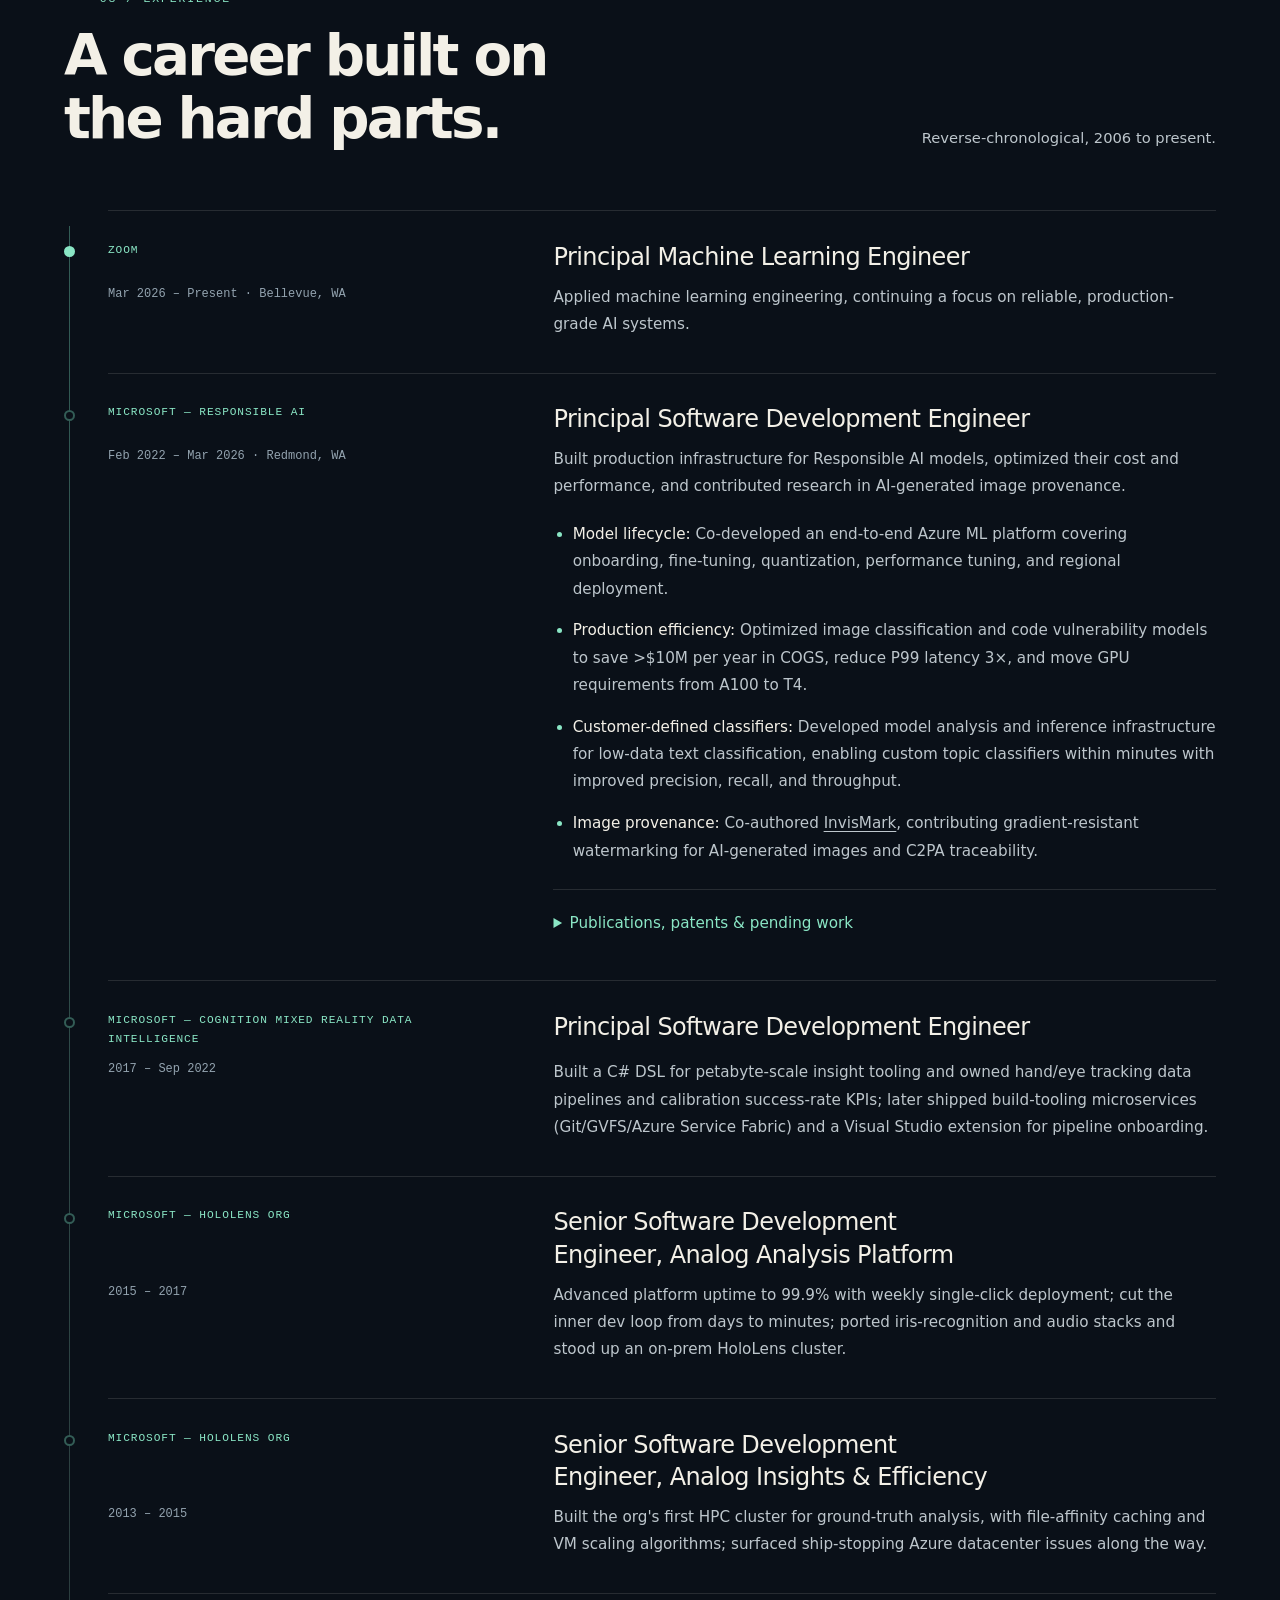
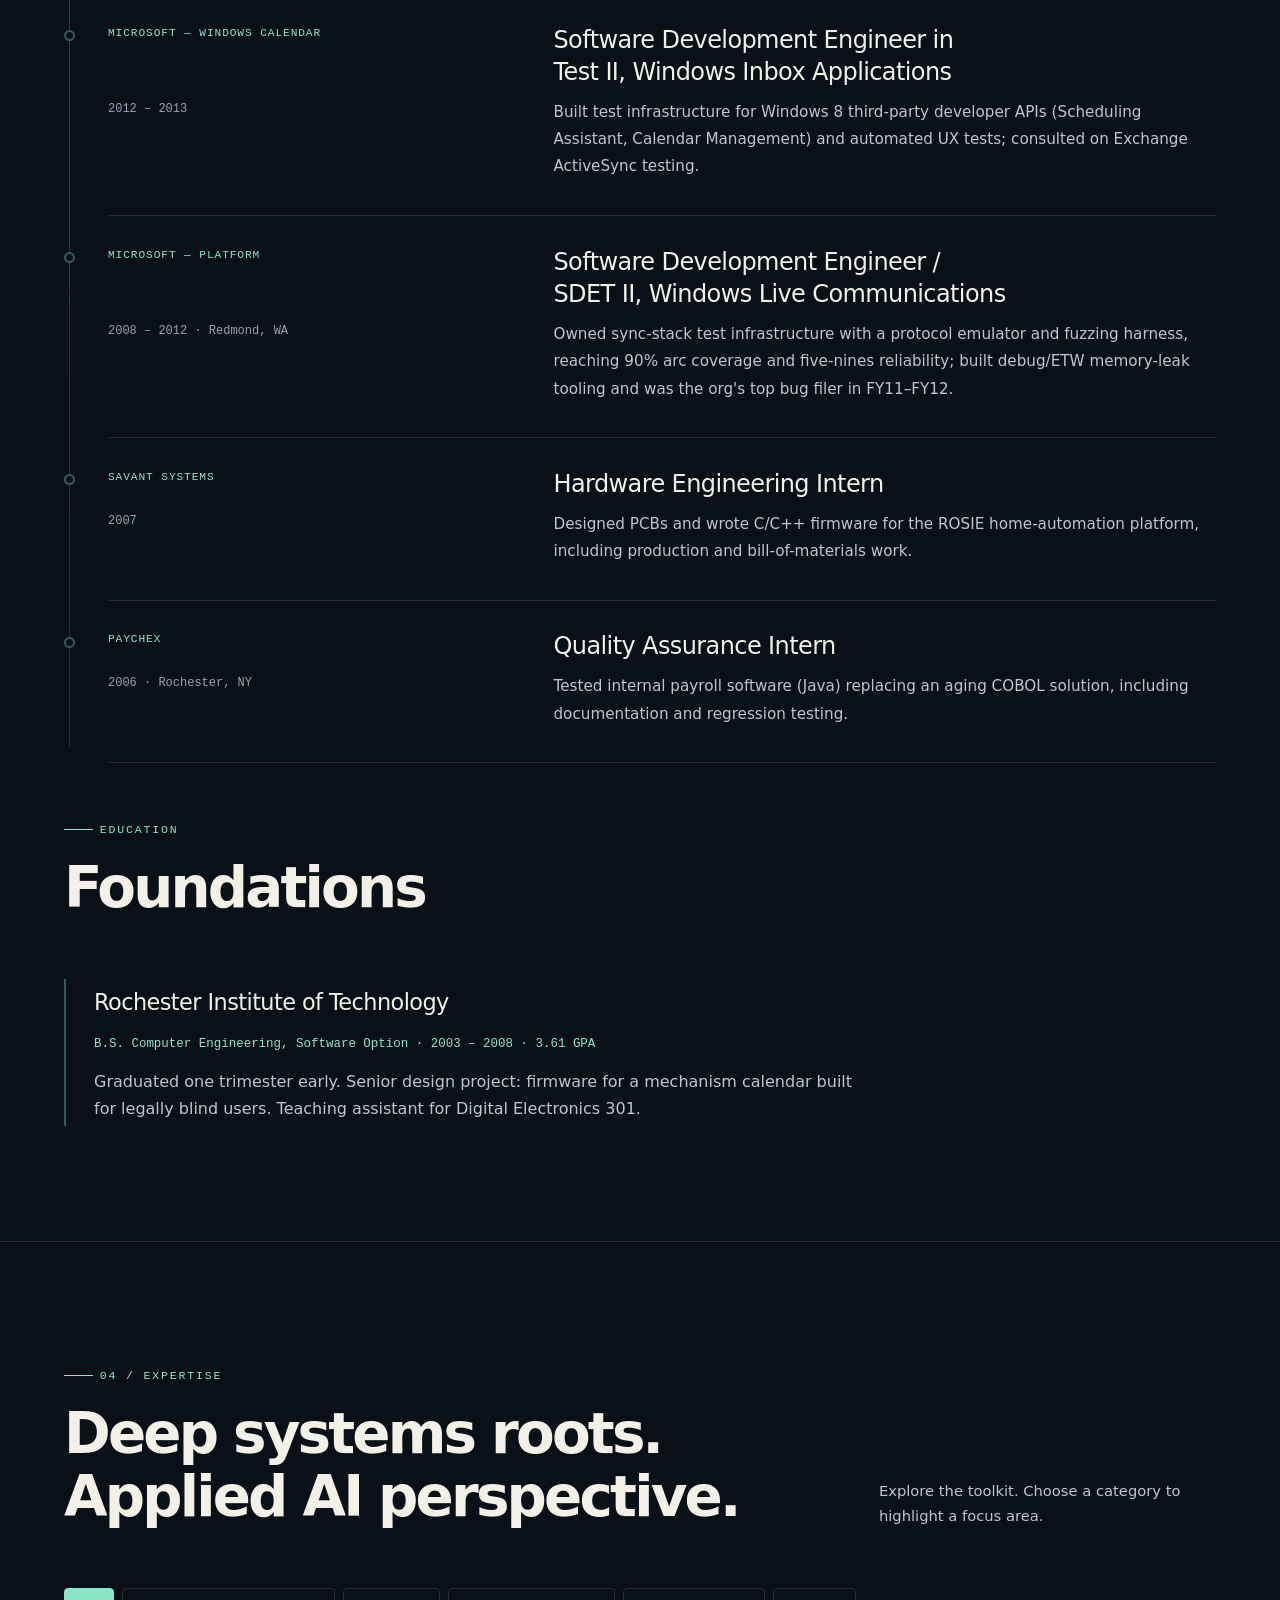
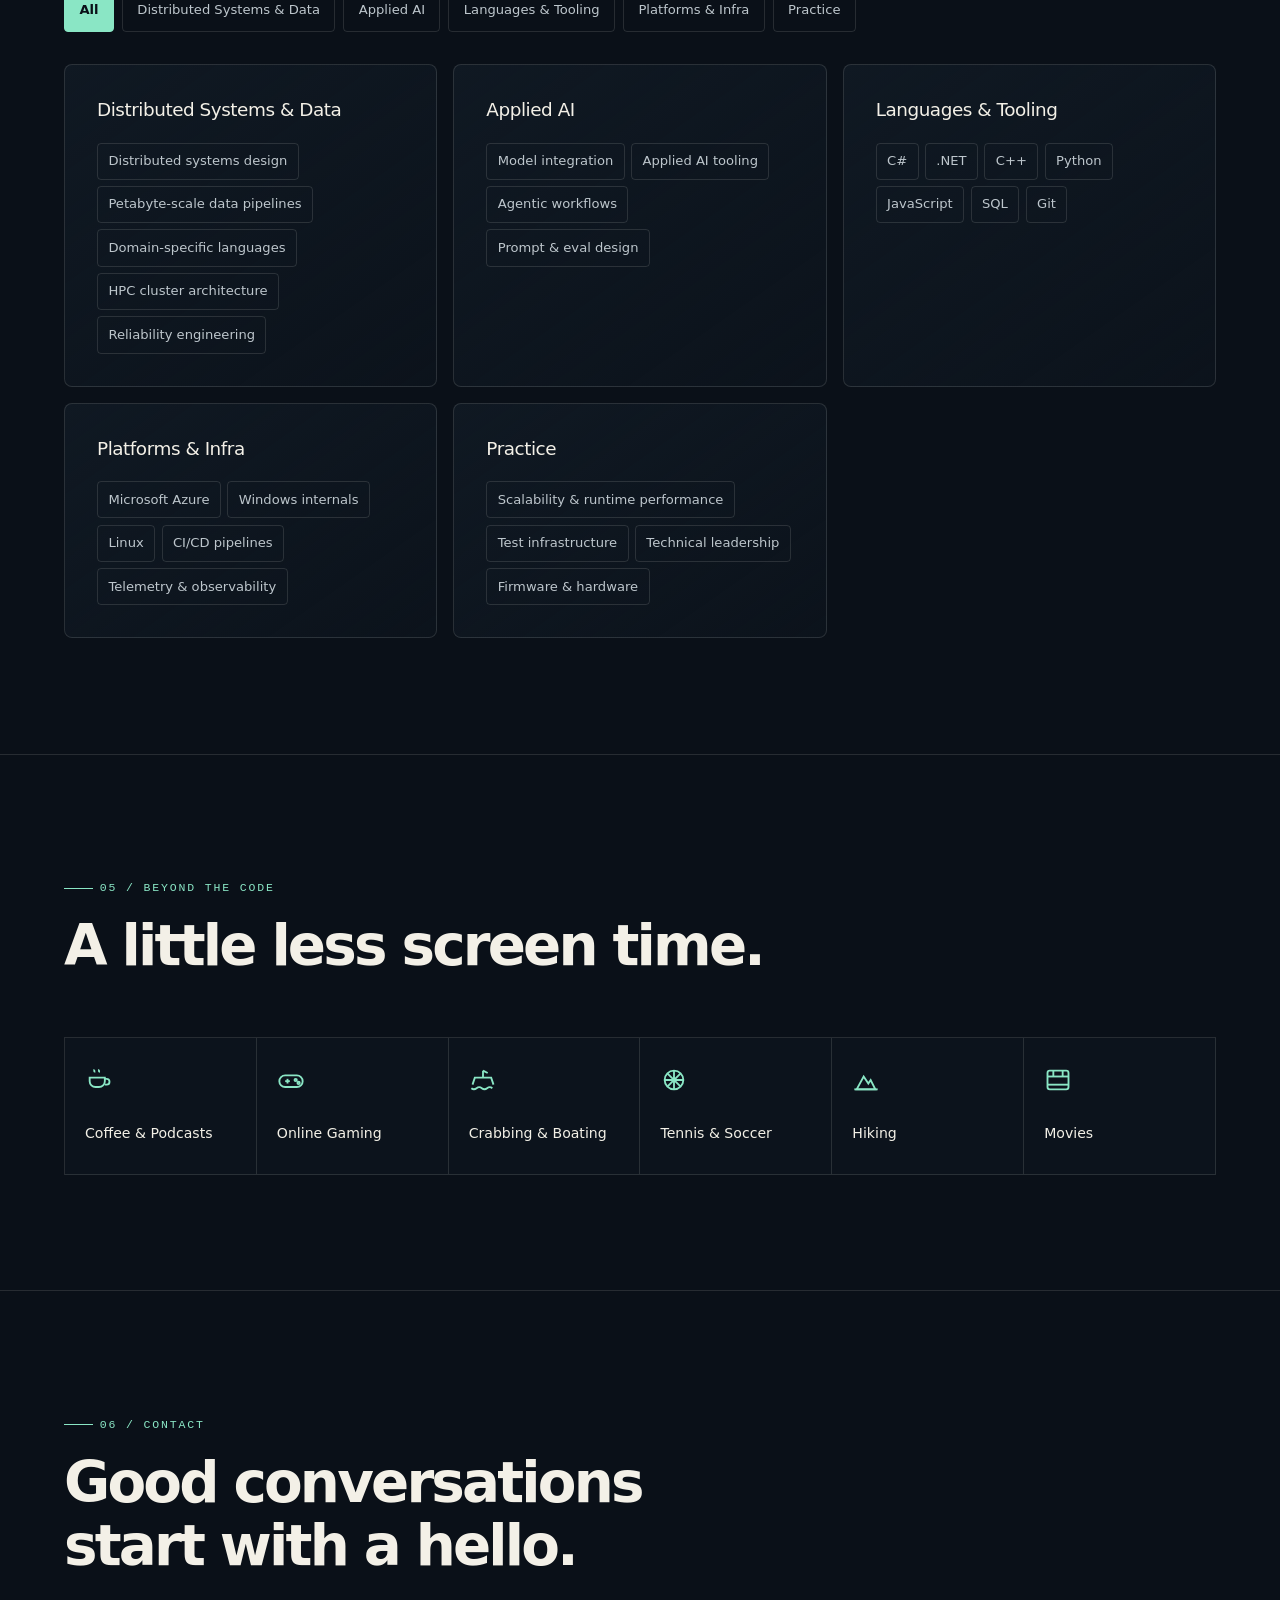
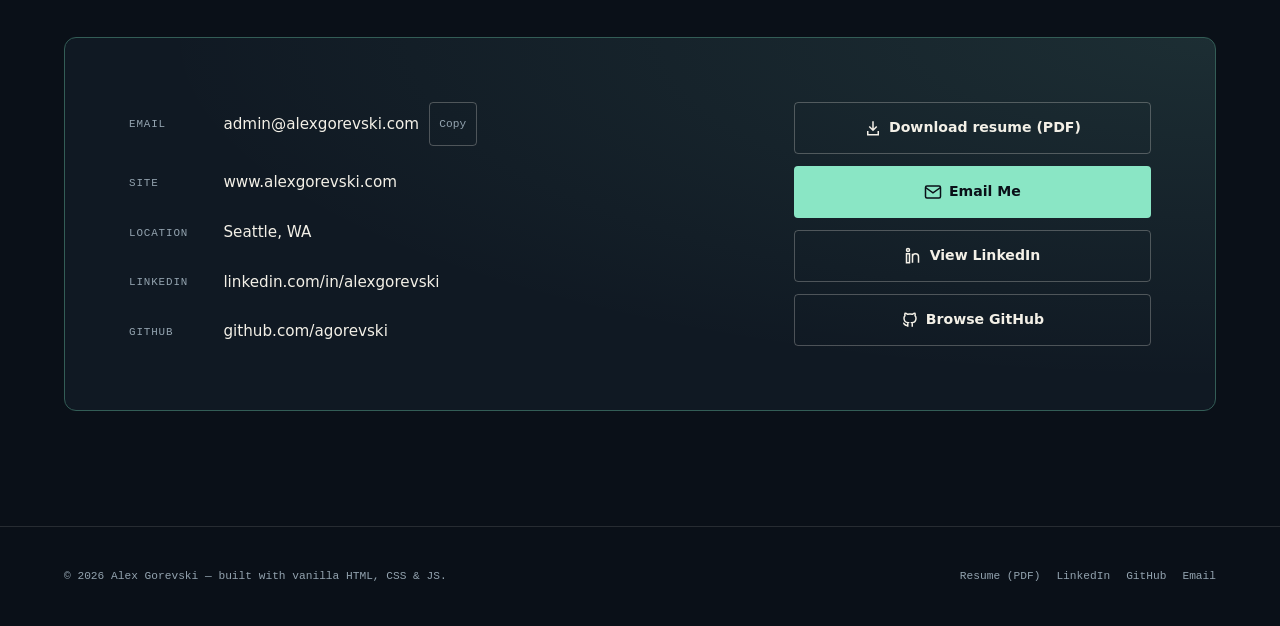
==== commit 81ad65da: "Realign theme-color and brand mark with the --ink token --ink moved from #0a0e14 to #0a1018 in an ea" ====
--- a/index.html
+++ b/index.html
@@ -6,7 +6,7 @@
 <title>Alex Gorevski — AI, Data &amp; Distributed Systems</title>
 <meta name="description" content="Alexander T. Gorevski — Principal Machine Learning Engineer at Zoom, with eighteen years across distributed systems, petabyte-scale data, high-reliability infrastructure, and applied AI. Based in Seattle, WA.">
 <meta name="author" content="Alexander T. Gorevski">
-<meta name="theme-color" content="#0a0e14">
+<meta name="theme-color" content="#0a1018">
 <link rel="canonical" href="https://www.alexgorevski.com/">
 
 <!-- Open Graph / social preview -->
@@ -35,7 +35,7 @@
   <div class="site-header__inner">
     <a class="brand" href="#home">
       <svg class="brand__mark" viewBox="0 0 256 256" aria-hidden="true" focusable="false">
-        <rect width="256" height="256" rx="56" fill="#0a0e14"/>
+        <rect width="256" height="256" rx="56" fill="#0a1018"/>
         <g stroke="#3ddc97" stroke-width="12" stroke-linecap="round">
           <line x1="128" y1="128" x2="128" y2="51"/>
           <line x1="128" y1="128" x2="197" y2="167"/>
--- a/assets/css/styles.css
+++ b/assets/css/styles.css
@@ -15,6 +15,7 @@
   --line-rgb: 238, 237, 227;
   --mint-rgb: 138, 230, 197;
   --cyan-rgb: 143, 217, 234;
+  --amber-rgb: 217, 188, 137;
   --line: rgba(var(--line-rgb), 0.13);
   --line-strong: rgba(var(--line-rgb), 0.27);
   --ivory: #f3f0e7;
@@ -538,9 +539,7 @@
   aspect-ratio: 4 / 5;
   background: var(--ink-2);
 }
-.hero__portrait picture { display: block; height: 100%; }
-.hero__portrait img,
-img.hero__portrait {
+.hero__portrait img {
   width: 100%;
   height: 100%;
   object-fit: cover;
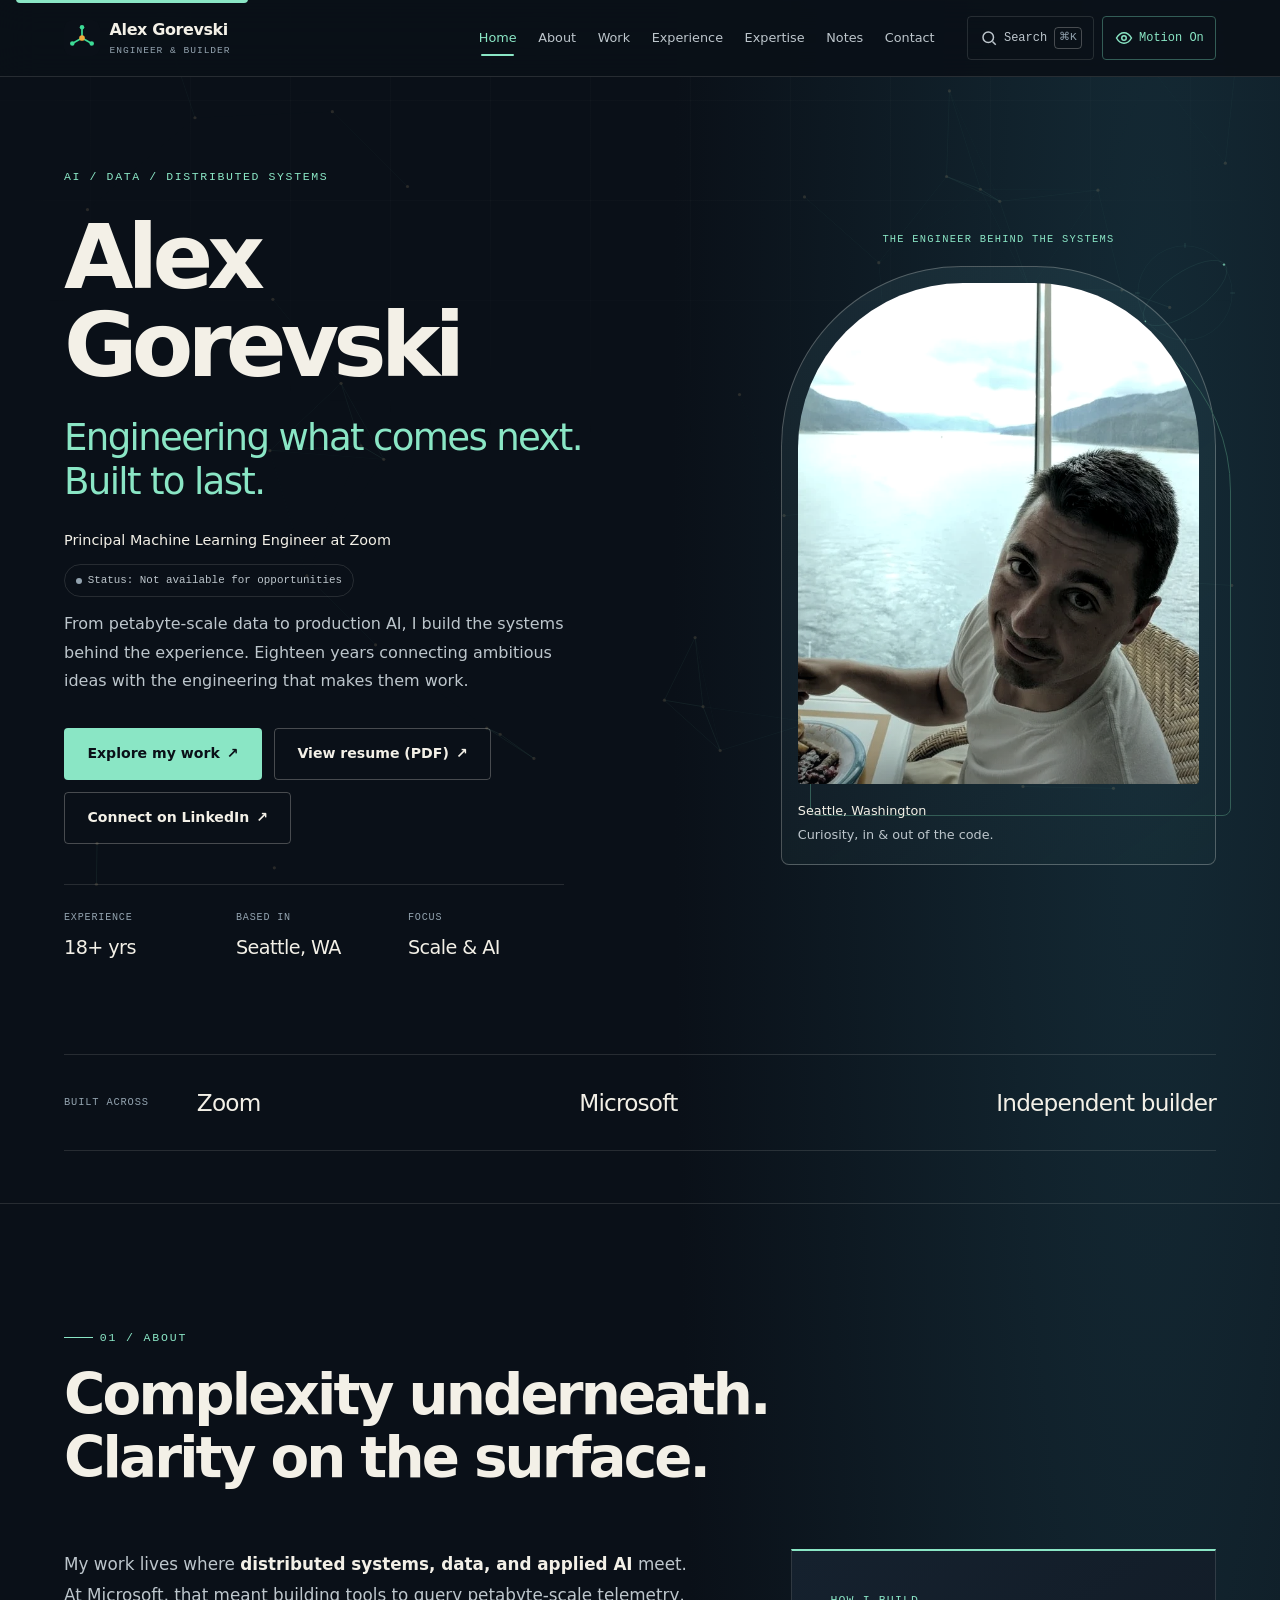
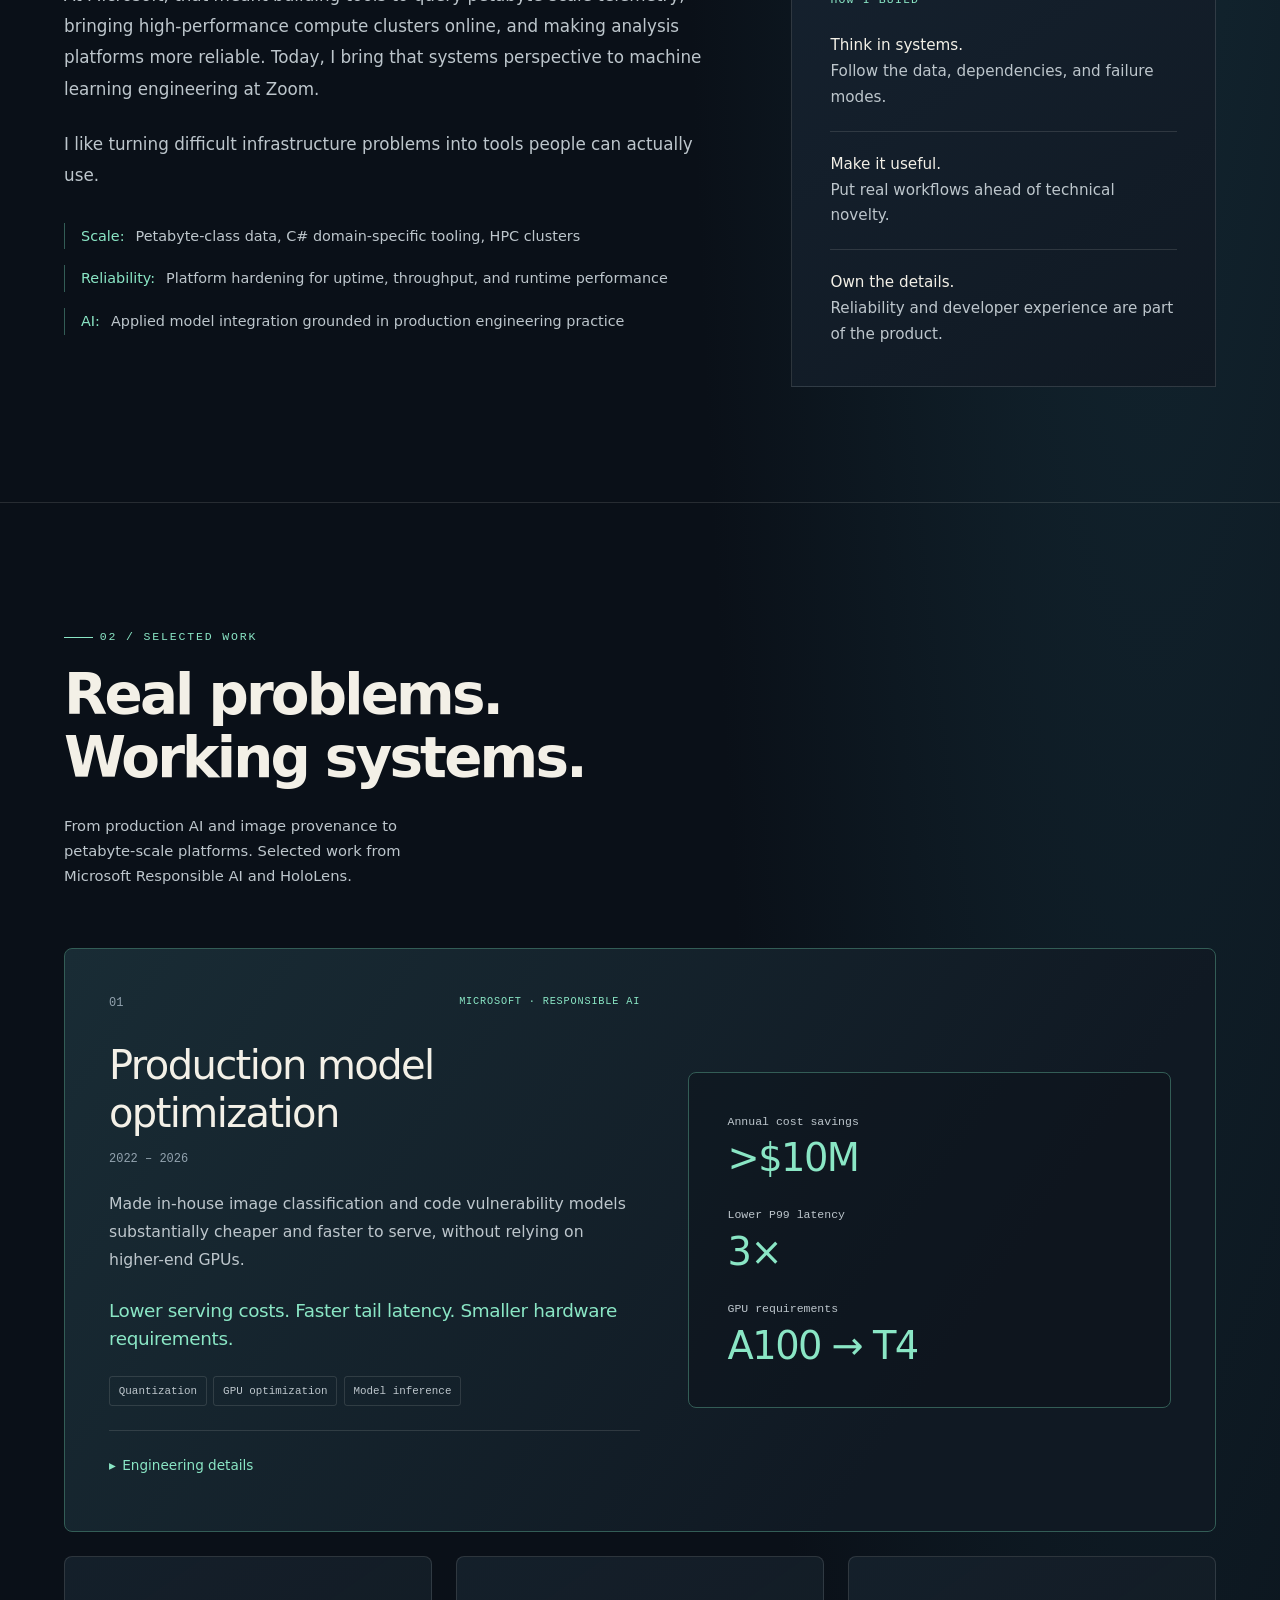
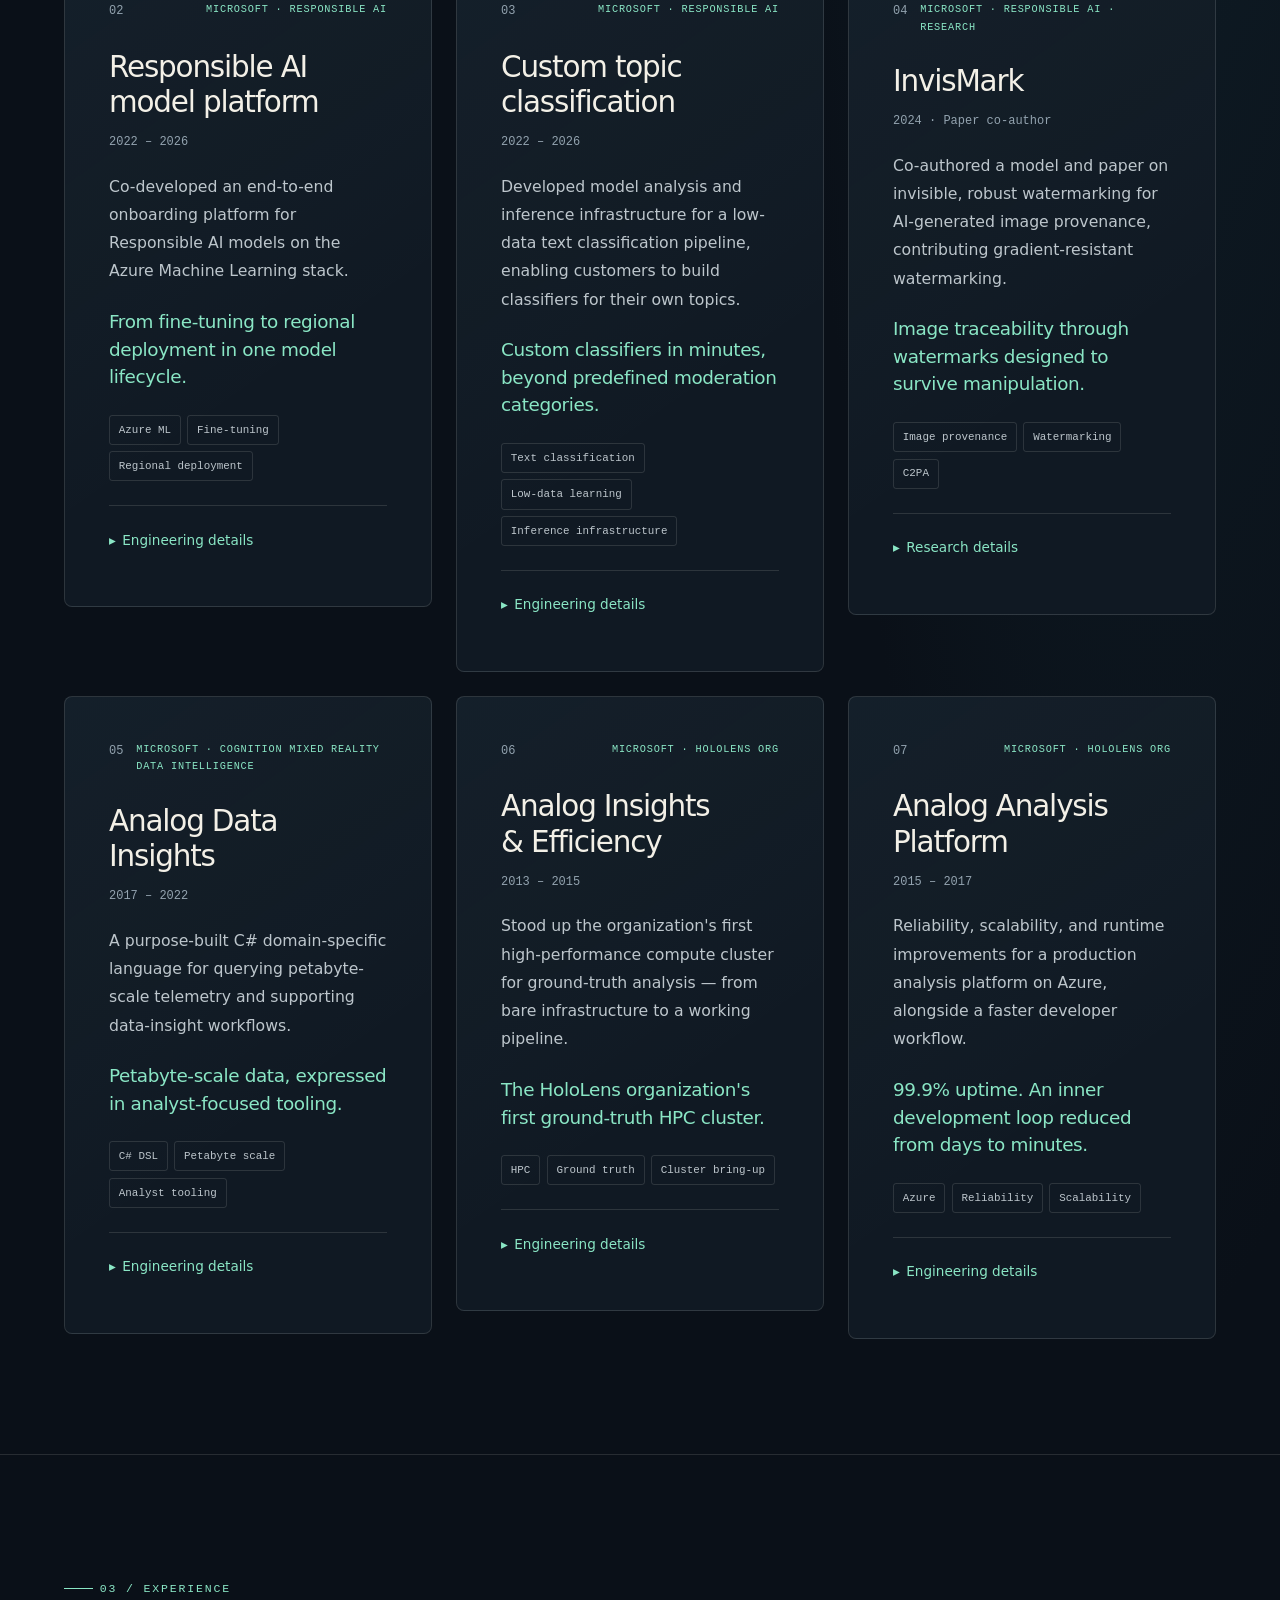
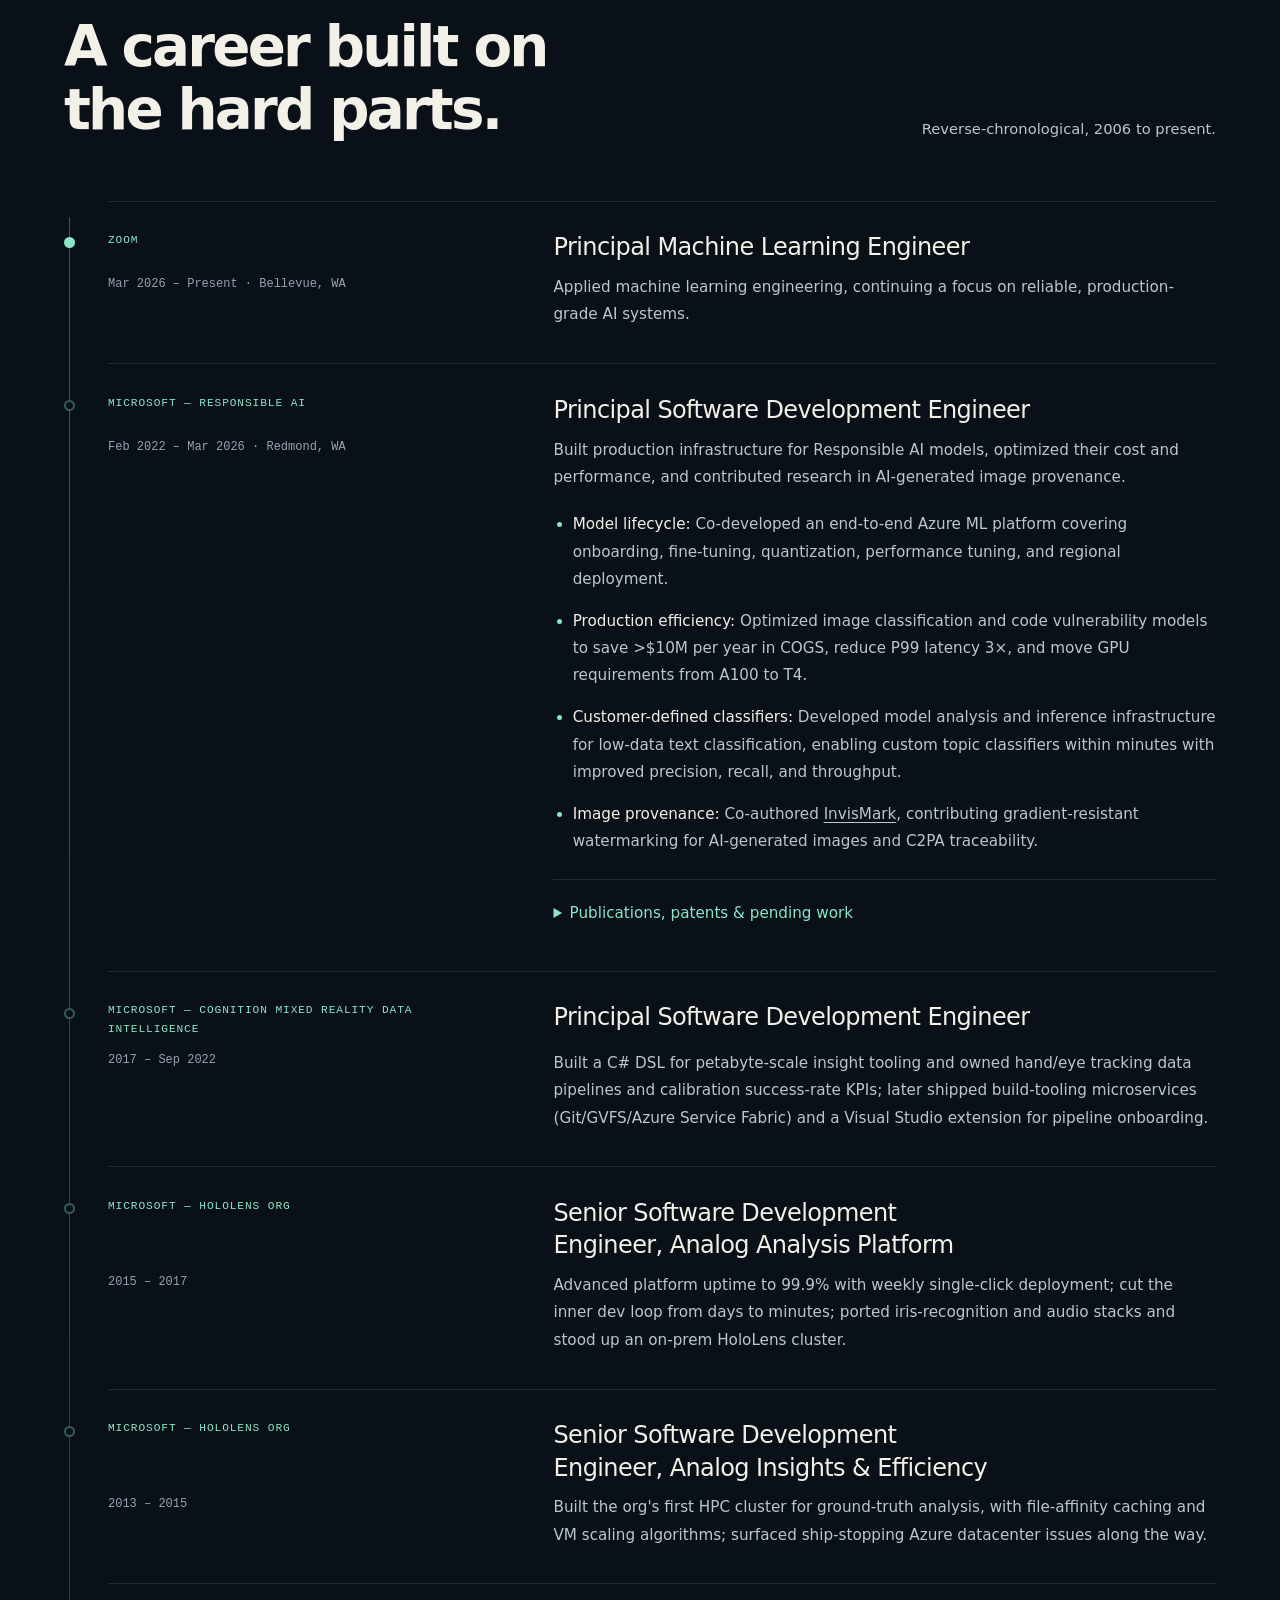
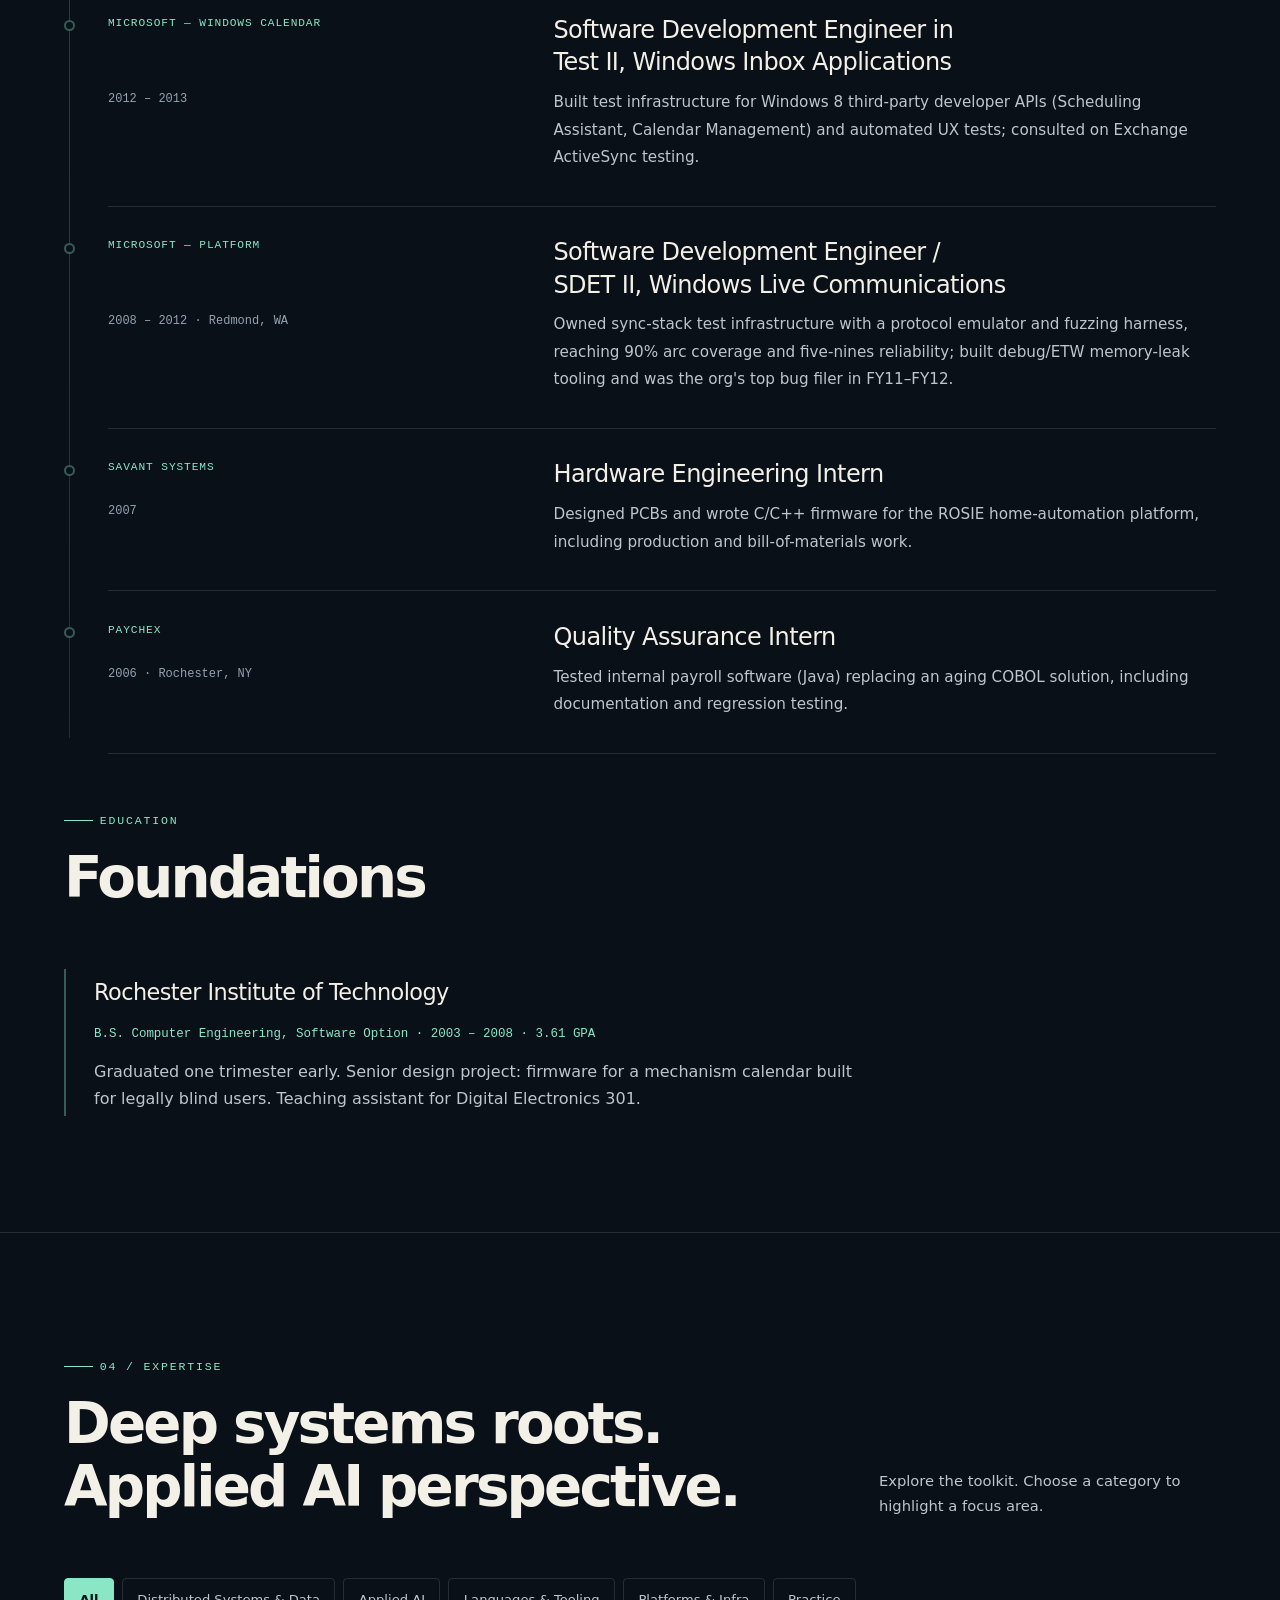
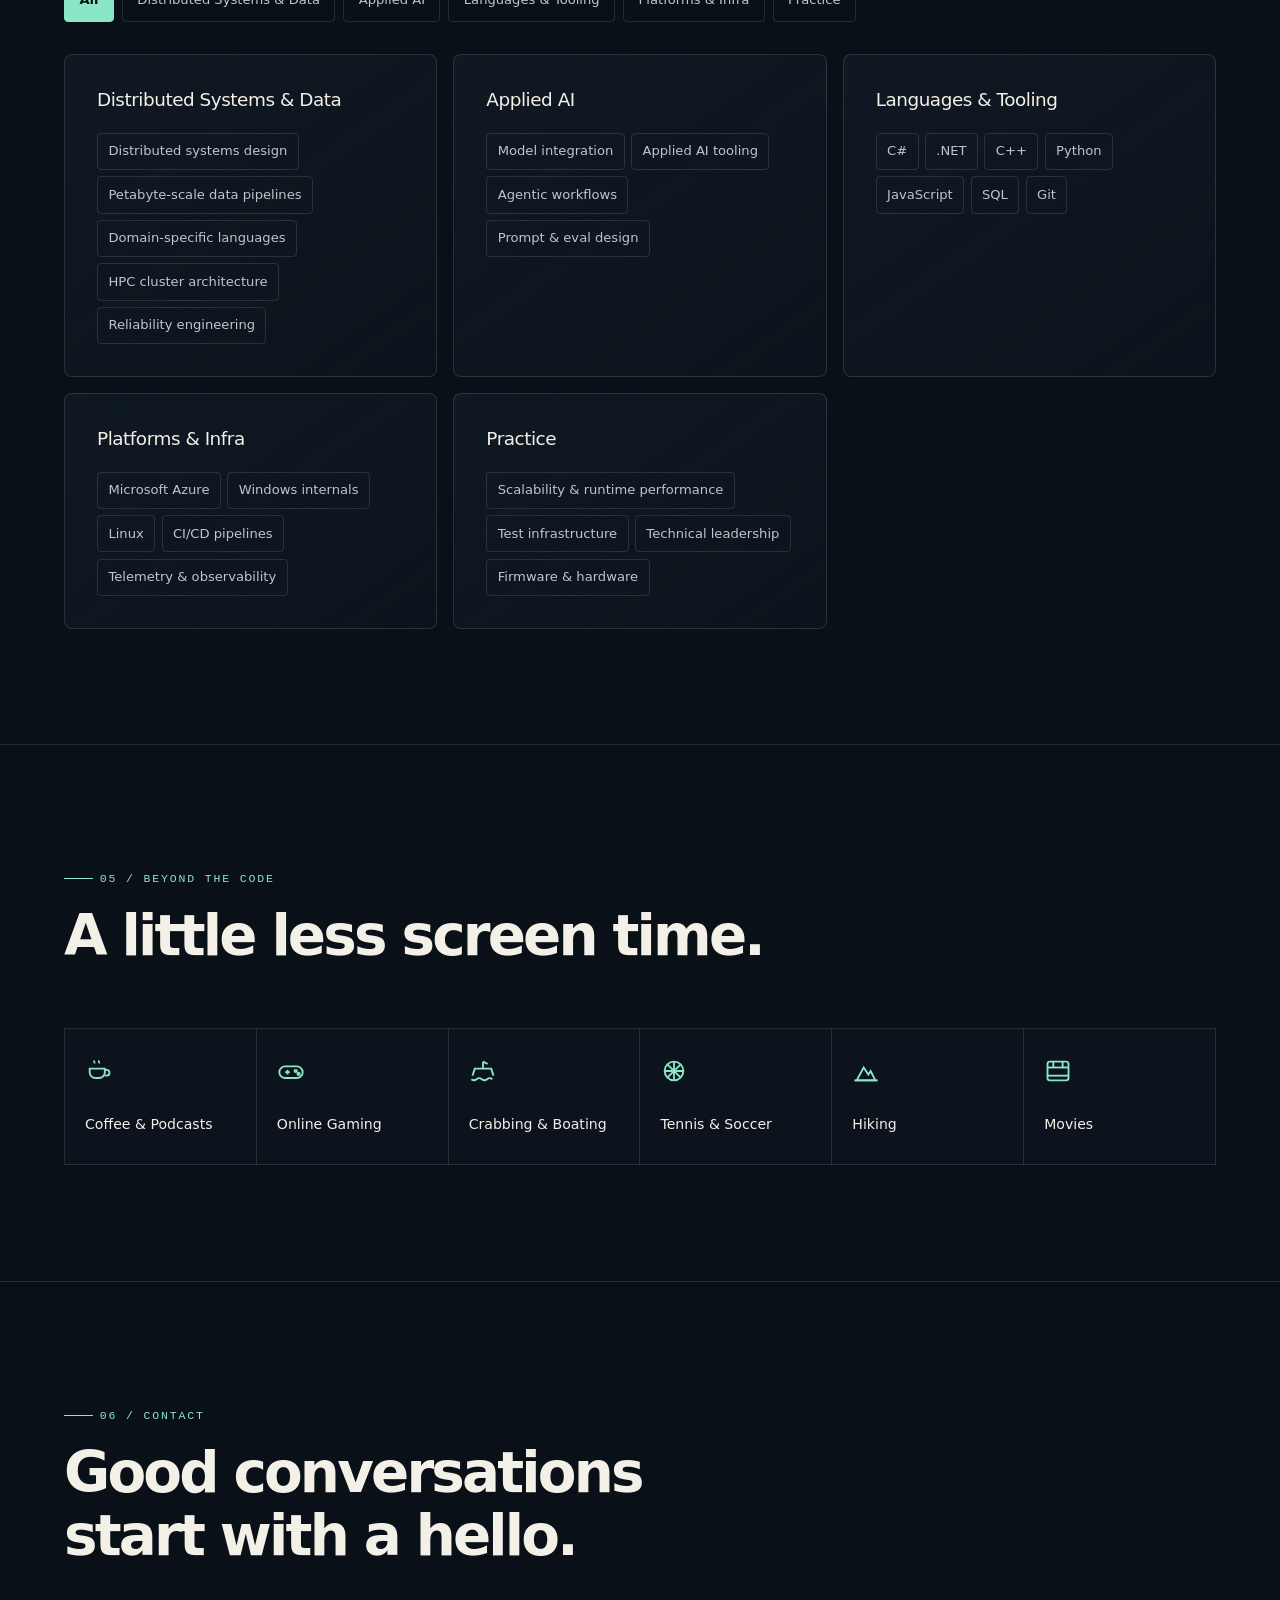
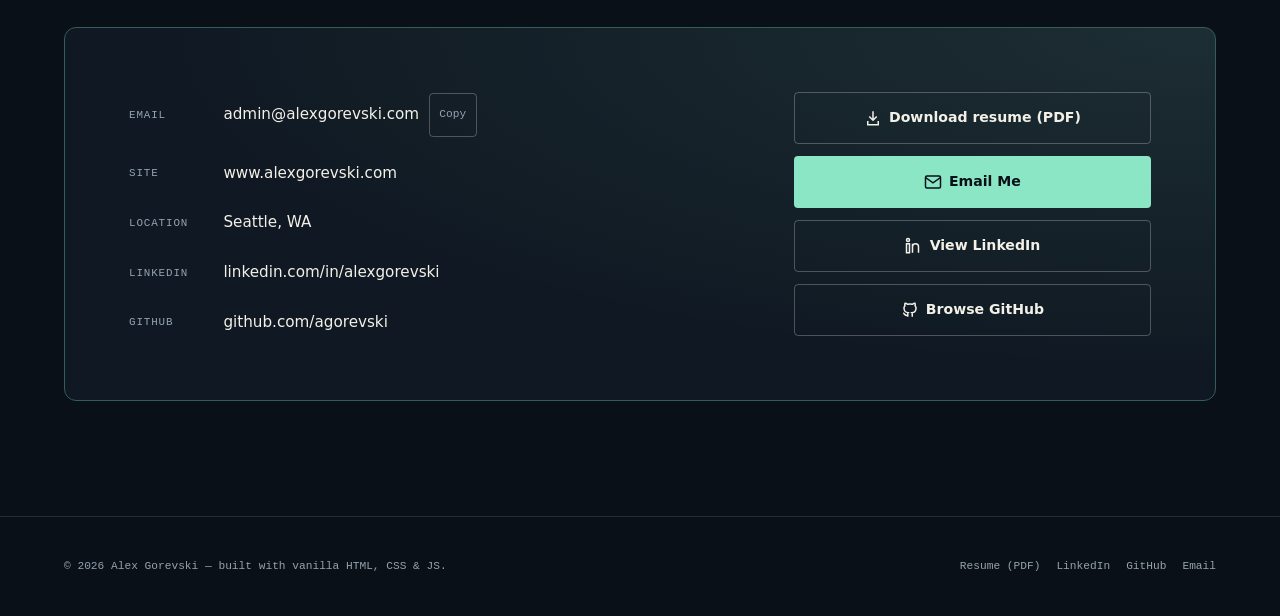
==== commit dc810a61: "Remove ClassHawk references and assets Co-authored-by: Copilot <223556219+Copilot@users.noreply.gith" ====
--- a/index.html
+++ b/index.html
@@ -179,8 +179,6 @@
       </p>
       <p>
         I like turning difficult infrastructure problems into tools people can actually use.
-        That builder instinct also led to <strong>ClassHawk</strong>: a course-opening monitor
-        that replaces hours of refreshing a registration page with a text notification.
       </p>
       <ul class="about__facts">
         <li class="fact"><b>Scale:</b> Petabyte-class data, C# domain-specific tooling, HPC clusters</li>
--- a/assets/css/styles.css
+++ b/assets/css/styles.css
@@ -577,7 +577,6 @@
 }
 .hero__visual-caption span { display: block; }
 .hero__visual-caption span:first-child { color: var(--ivory); margin-bottom: 0.15rem; }
-.hero__visual-caption strong { color: var(--ivory); font-weight: 500; }
 .hero__orbit {
   position: absolute;
   width: 100px;
@@ -786,11 +785,6 @@
   margin-top: 0.7rem;
   color: var(--ivory-dim);
   font-size: 0.95rem;
-}
-.system-card .details-body img {
-  margin-top: 0.8rem;
-  border-radius: var(--radius-sm);
-  border: 1px solid var(--line);
 }
 @media (min-width: 1200px) {
   .systems-grid { grid-template-columns: repeat(3, minmax(0, 1fr)); }
@@ -1150,7 +1144,7 @@
   border: 1px solid var(--line-strong);
   border-radius: var(--radius-lg);
   box-shadow: 0 40px 90px rgba(0,0,0,0.55);
-  overflow: hidden;
+  overflow-x: hidden;
   max-height: 80svh;
   overflow-y: auto;
 }
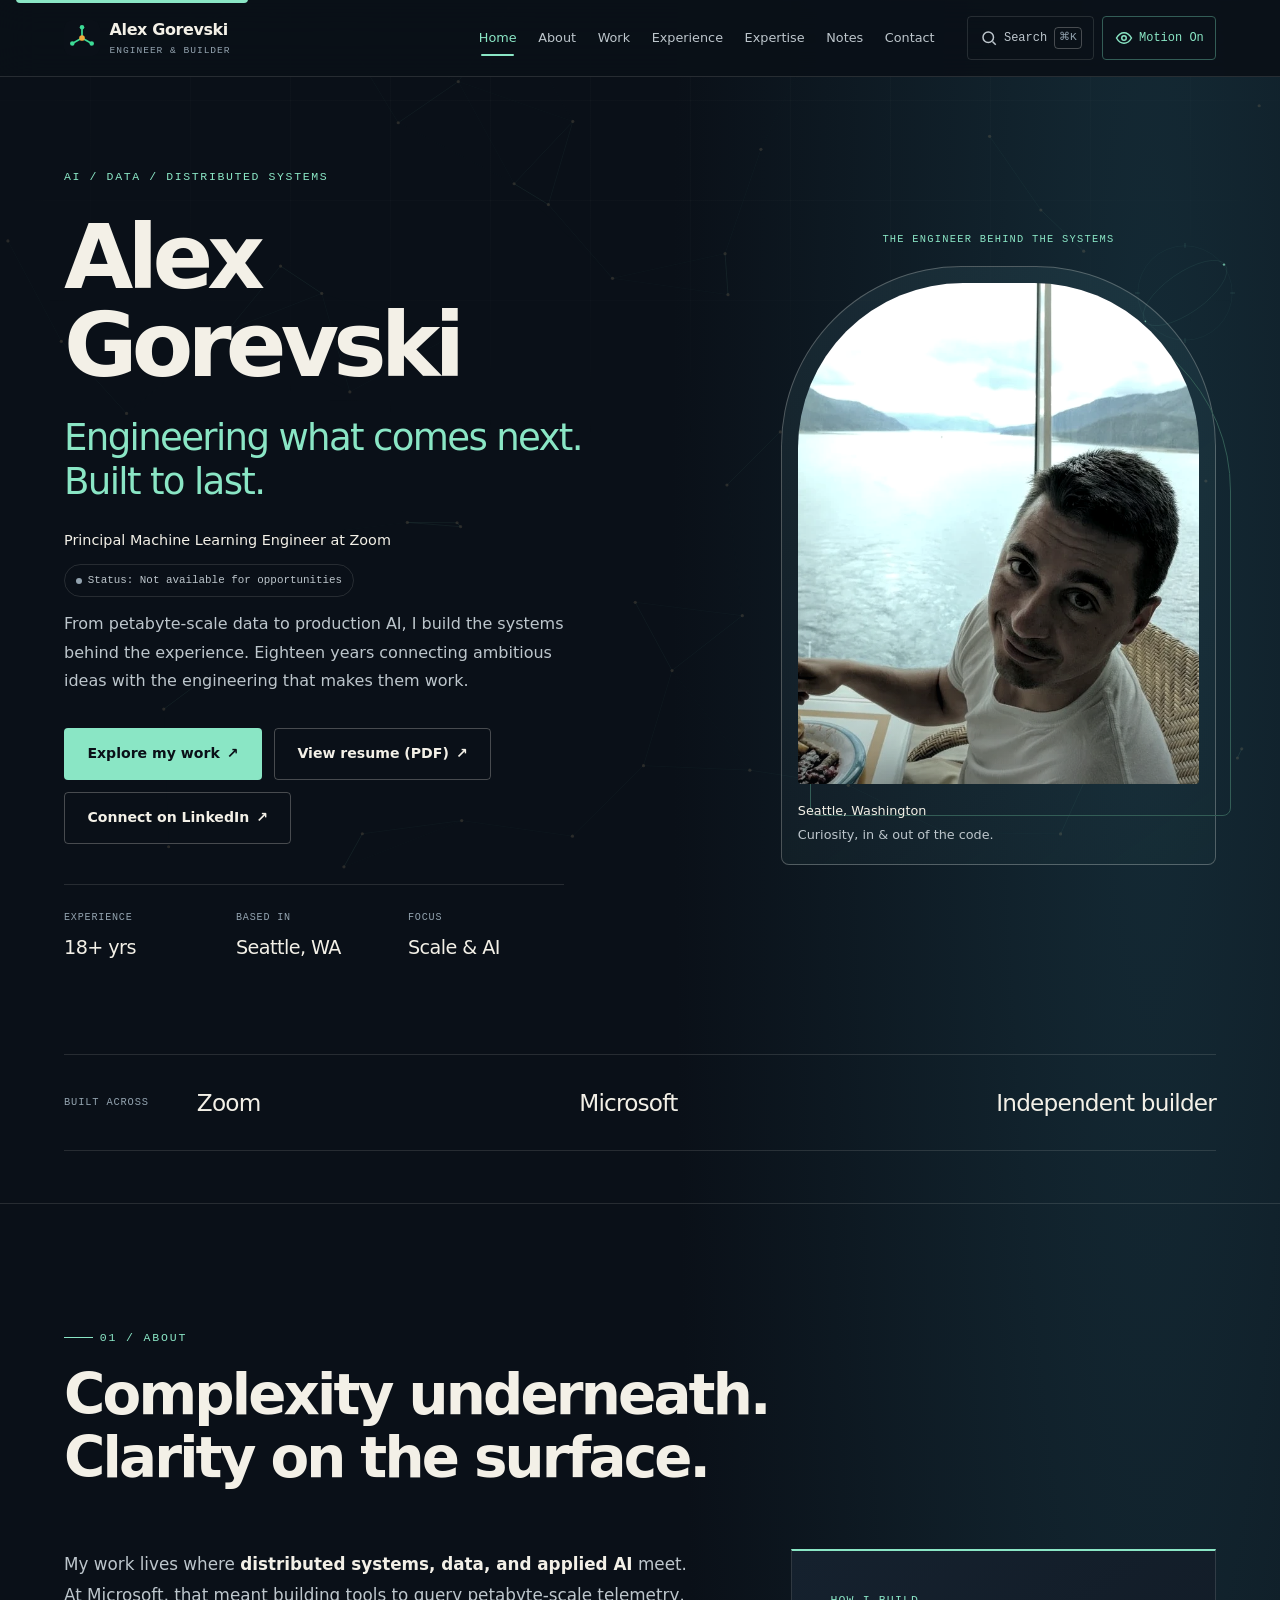
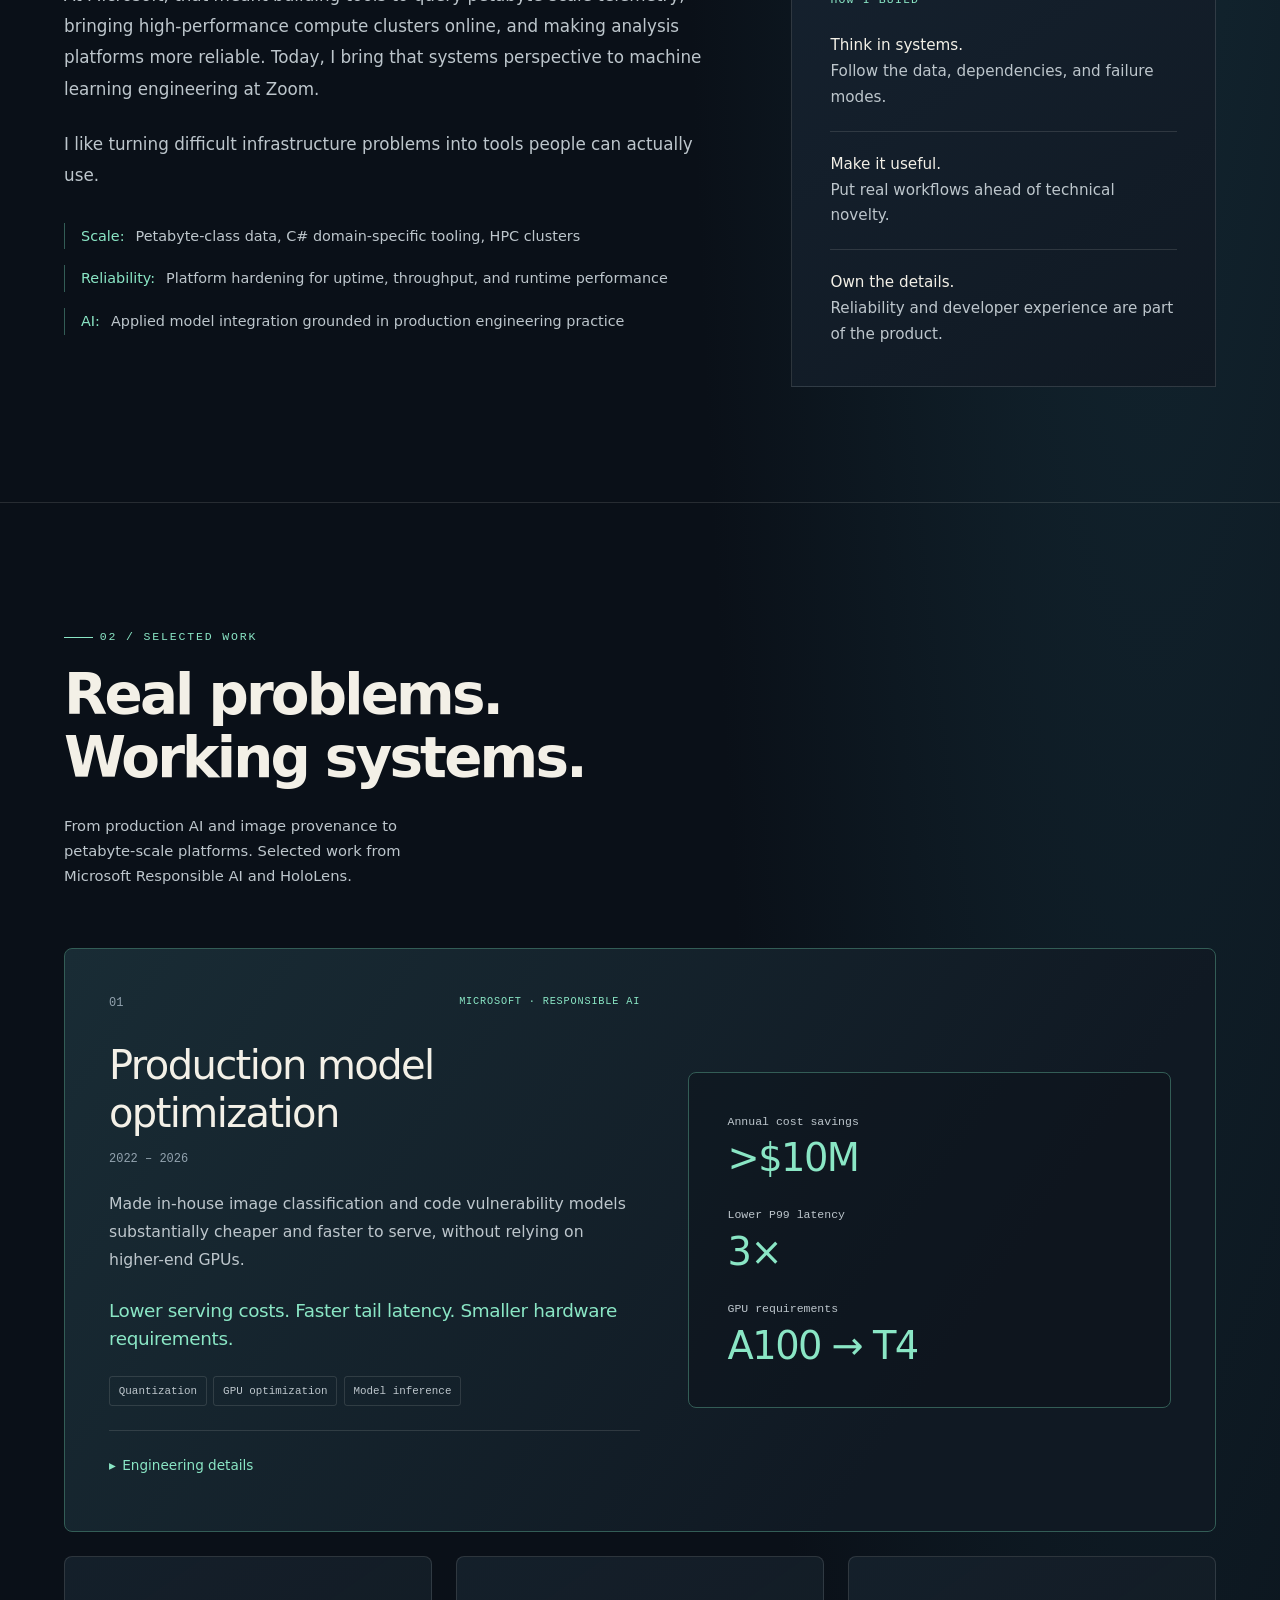
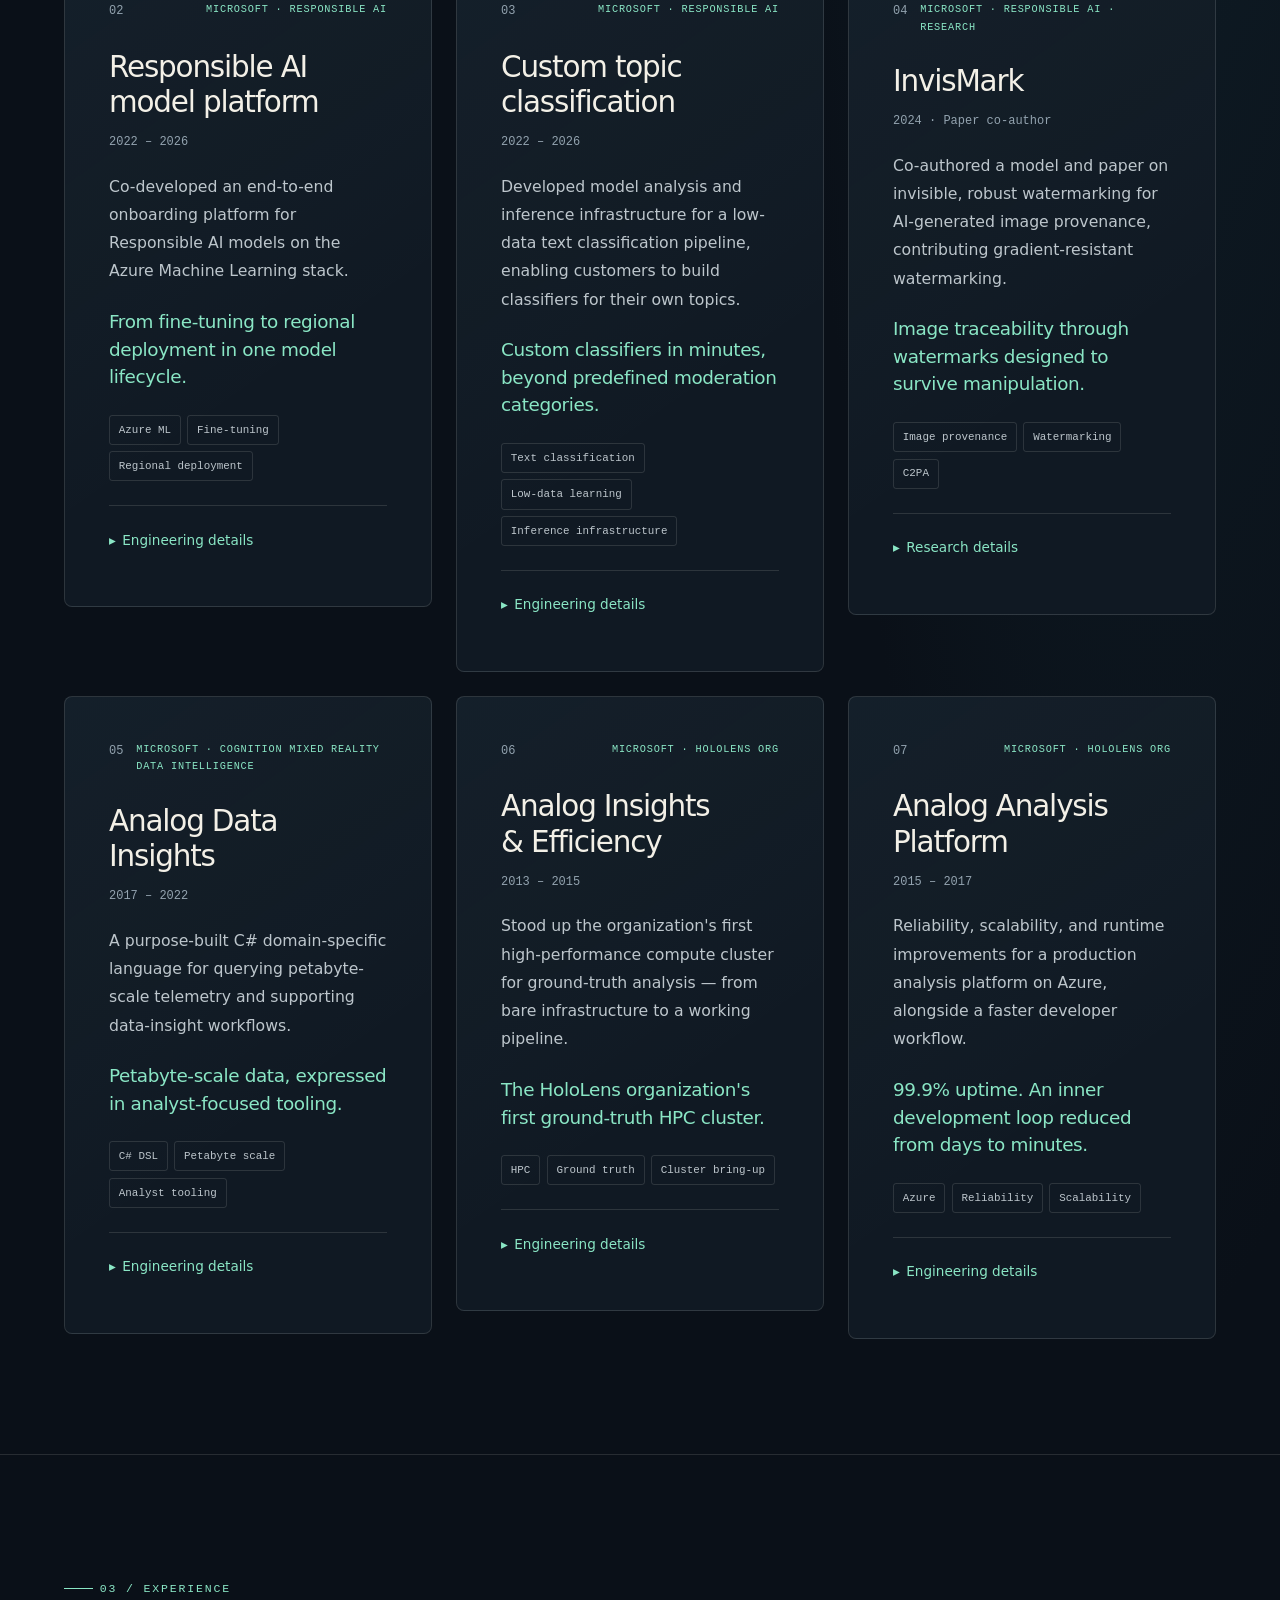
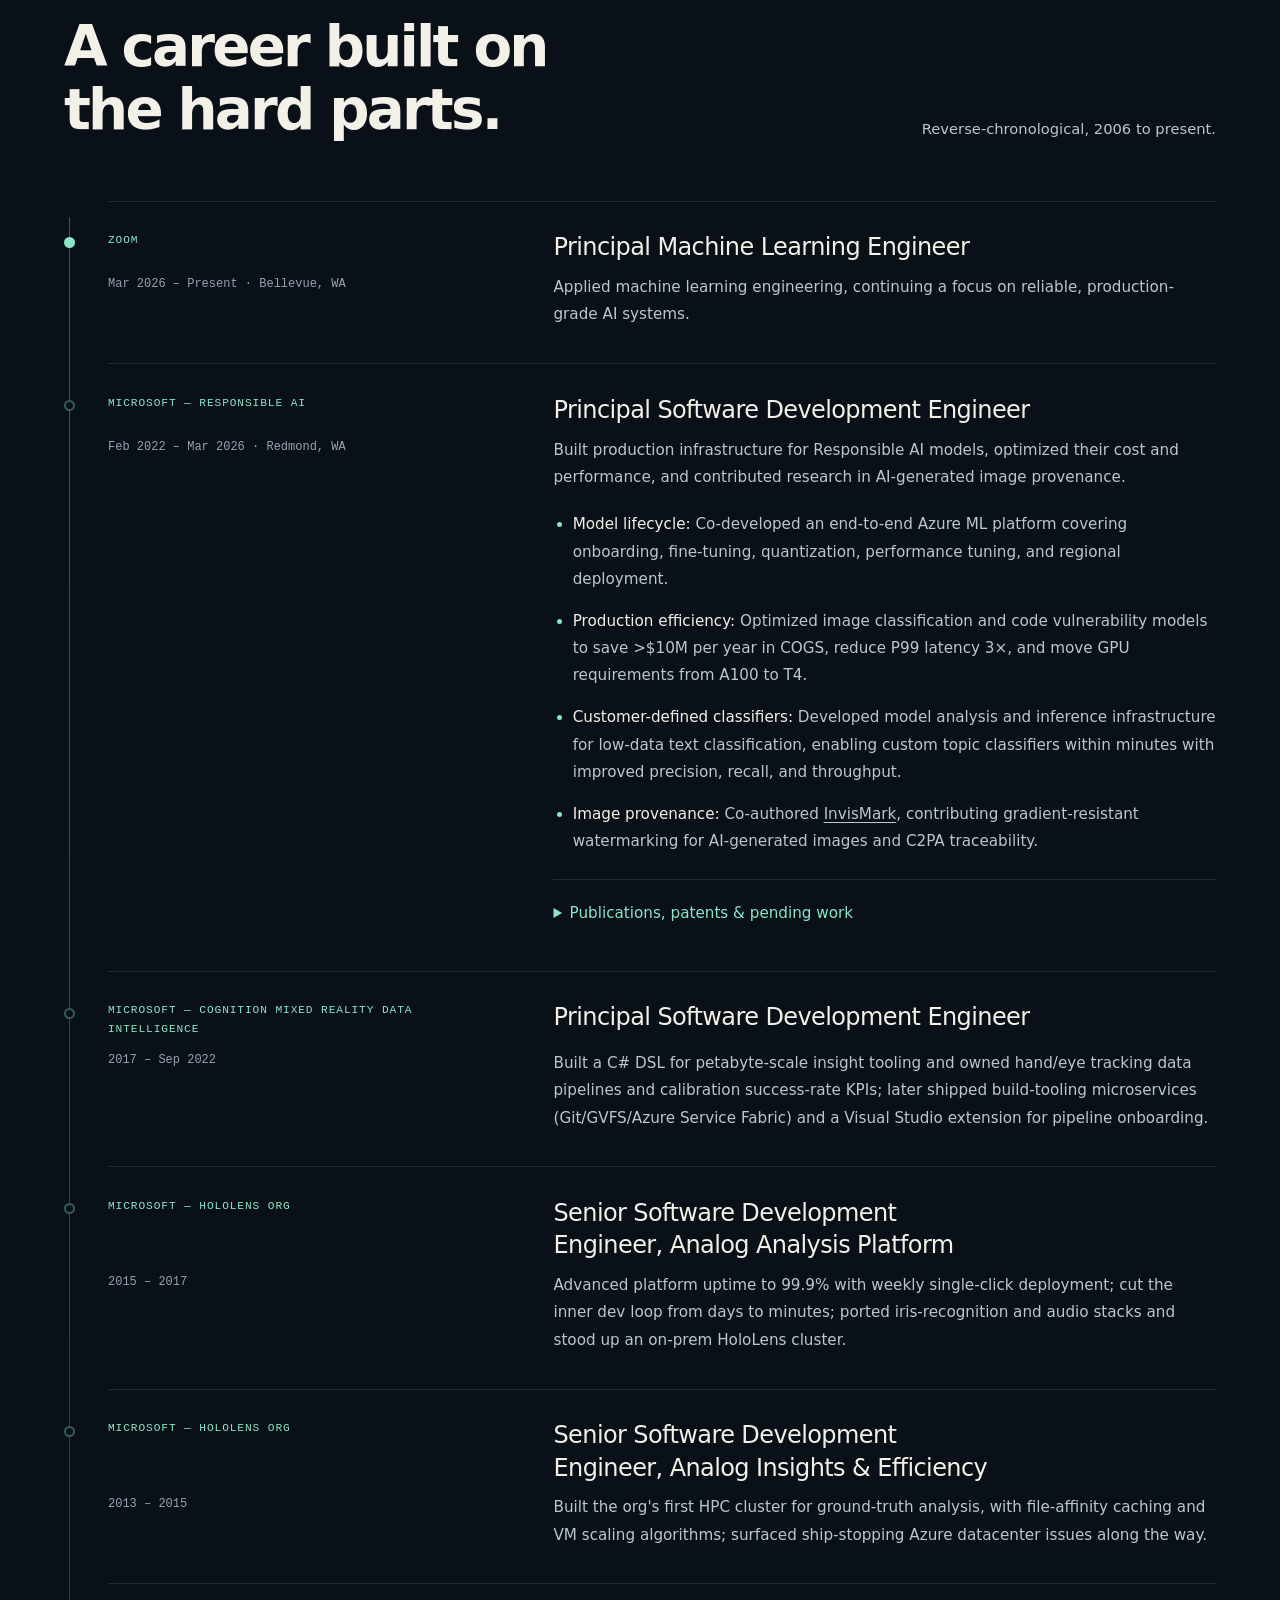
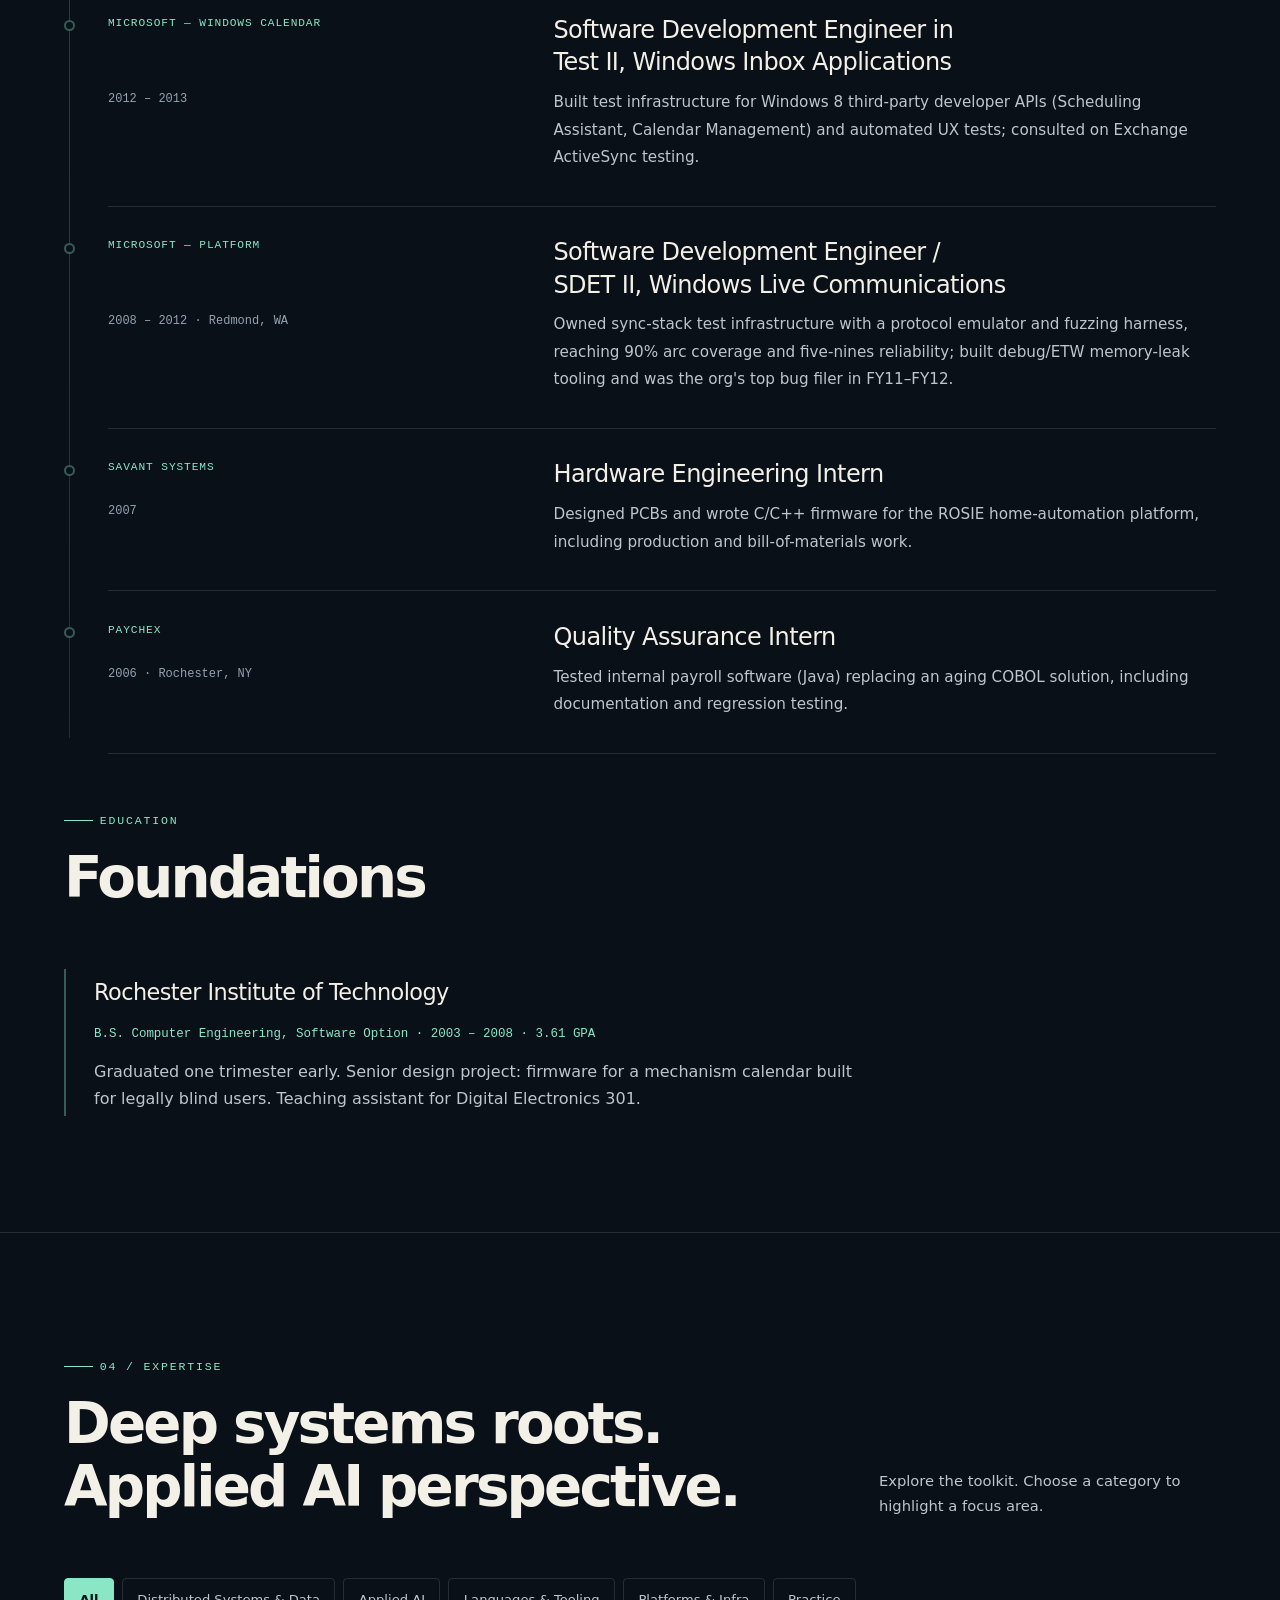
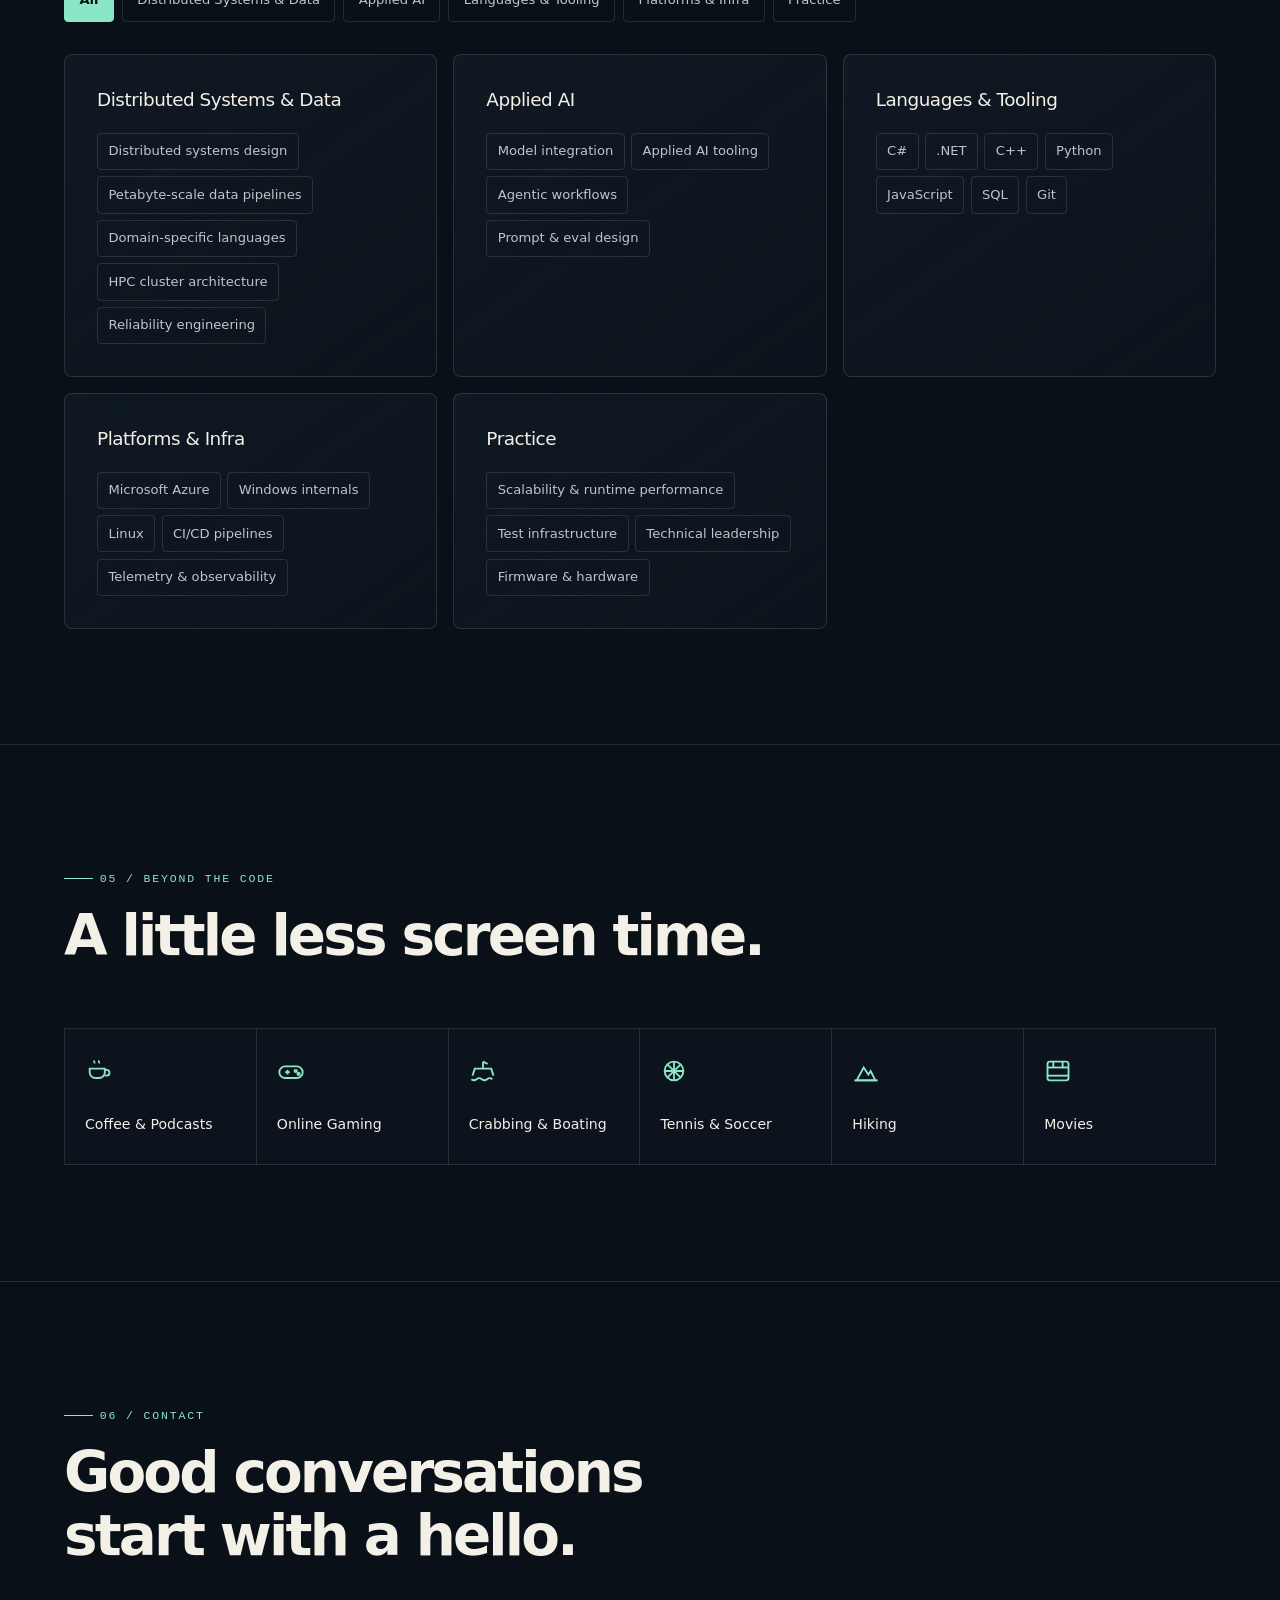
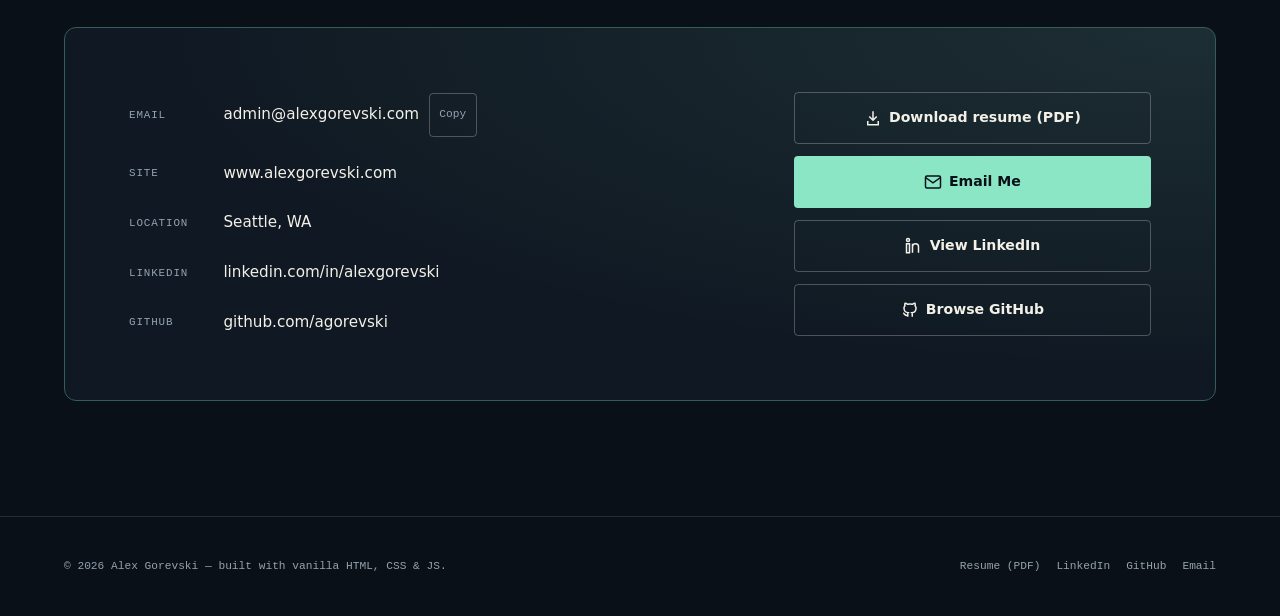
==== commit 2f861a30: "Add editable YAML resume and automatic PDF generation hooks Publish the generated resume, update web" ====
--- a/index.html
+++ b/index.html
@@ -114,7 +114,7 @@
       </p>
       <div class="hero__cta">
         <a class="btn btn--solid" href="#systems">Explore my work <span aria-hidden="true">↗</span></a>
-        <a class="btn btn--outline" href="/assets/docs/Alex_Gorevski_Resume_2025.pdf" type="application/pdf" target="_blank" rel="noopener">View resume (PDF) <span aria-hidden="true">↗</span></a>
+        <a class="btn btn--outline" href="/assets/docs/resume/generated/resume.pdf" type="application/pdf" target="_blank" rel="noopener">View resume (PDF) <span aria-hidden="true">↗</span></a>
         <a class="btn btn--outline" href="https://www.linkedin.com/in/alexgorevski/" rel="me noopener" target="_blank">Connect on LinkedIn <span aria-hidden="true">↗</span></a>
       </div>
       <dl class="hero__telemetry">
@@ -432,7 +432,7 @@
                 <li>User-Defined Topic Classification and Moderation — filed December 2025.</li>
                 <li>Intellectual Property Risk Detection in Code Snippets — Evaluation and Iteration — filed December 2025.</li>
               </ul>
-              <p>Patent-pending model onboarding and classification work is featured in Selected Work above. Filing details for the last three inventions are from my <a href="/assets/docs/Alex_Gorevski_Resume_2025.pdf" type="application/pdf" target="_blank" rel="noopener">resume</a>.</p>
+              <p>Patent-pending model onboarding and classification work is featured in Selected Work above. Filing details for the last three inventions are from my <a href="/assets/docs/resume/generated/resume.pdf" type="application/pdf" target="_blank" rel="noopener">resume</a>.</p>
             </details>
           </div>
         </div>
@@ -669,7 +669,7 @@
       </div>
     </dl>
     <div class="contact-actions">
-      <a class="btn btn--outline" href="/assets/docs/Alex_Gorevski_Resume_2025.pdf" type="application/pdf" download>
+      <a class="btn btn--outline" href="/assets/docs/resume/generated/resume.pdf" type="application/pdf" download>
         <svg viewBox="0 0 24 24" fill="none" stroke="currentColor" stroke-width="2" aria-hidden="true"><path d="M12 3v12m-5-5 5 5 5-5M5 16v5h14v-5"/></svg>
         Download resume (PDF)
       </a>
@@ -699,7 +699,7 @@
   <div class="site-footer__inner">
     <p>© <span id="currentYear">2026</span> Alex Gorevski — built with vanilla HTML, CSS &amp; JS.</p>
     <nav class="footer-links" aria-label="Footer">
-      <a href="/assets/docs/Alex_Gorevski_Resume_2025.pdf" type="application/pdf" target="_blank" rel="noopener">Resume (PDF)</a>
+      <a href="/assets/docs/resume/generated/resume.pdf" type="application/pdf" target="_blank" rel="noopener">Resume (PDF)</a>
       <a href="https://www.linkedin.com/in/alexgorevski/" rel="me noopener" target="_blank">LinkedIn</a>
       <a href="https://github.com/agorevski/" rel="me noopener" target="_blank">GitHub</a>
       <a href="mailto:admin@alexgorevski.com">Email</a>
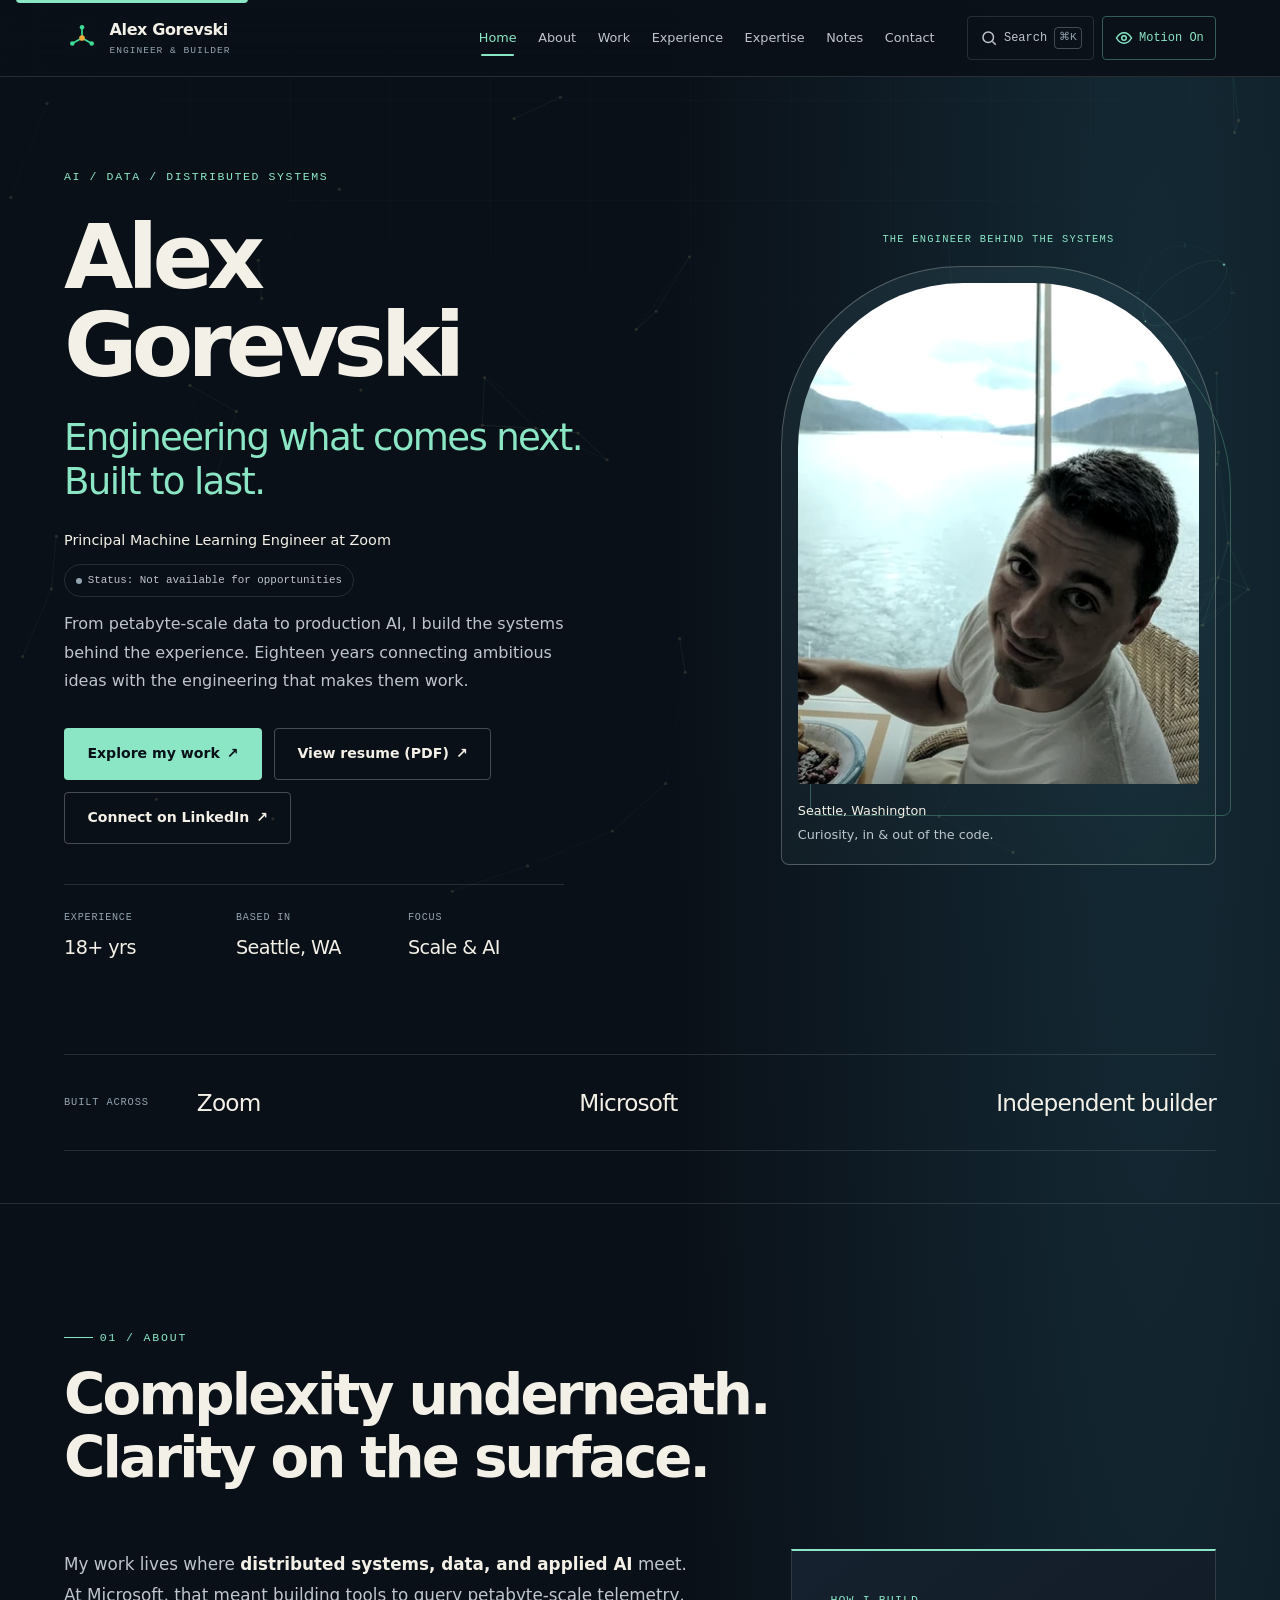
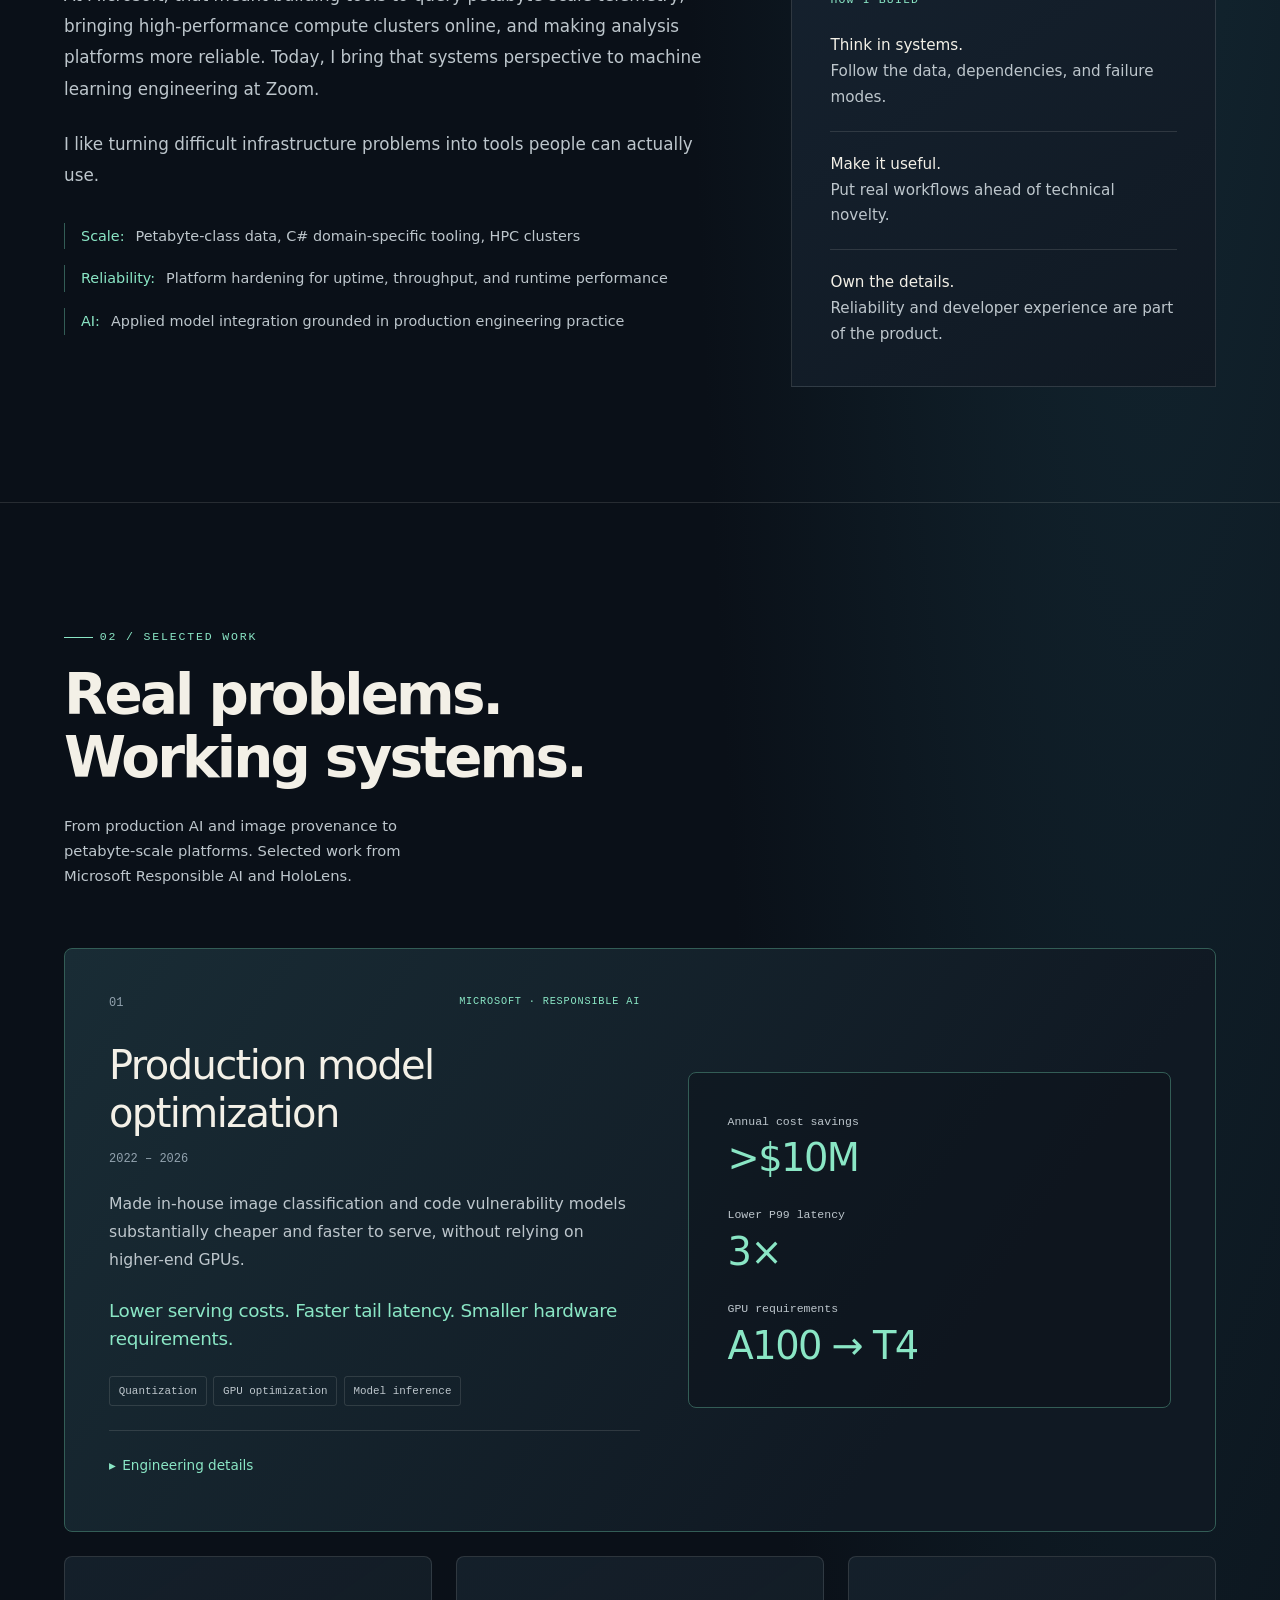
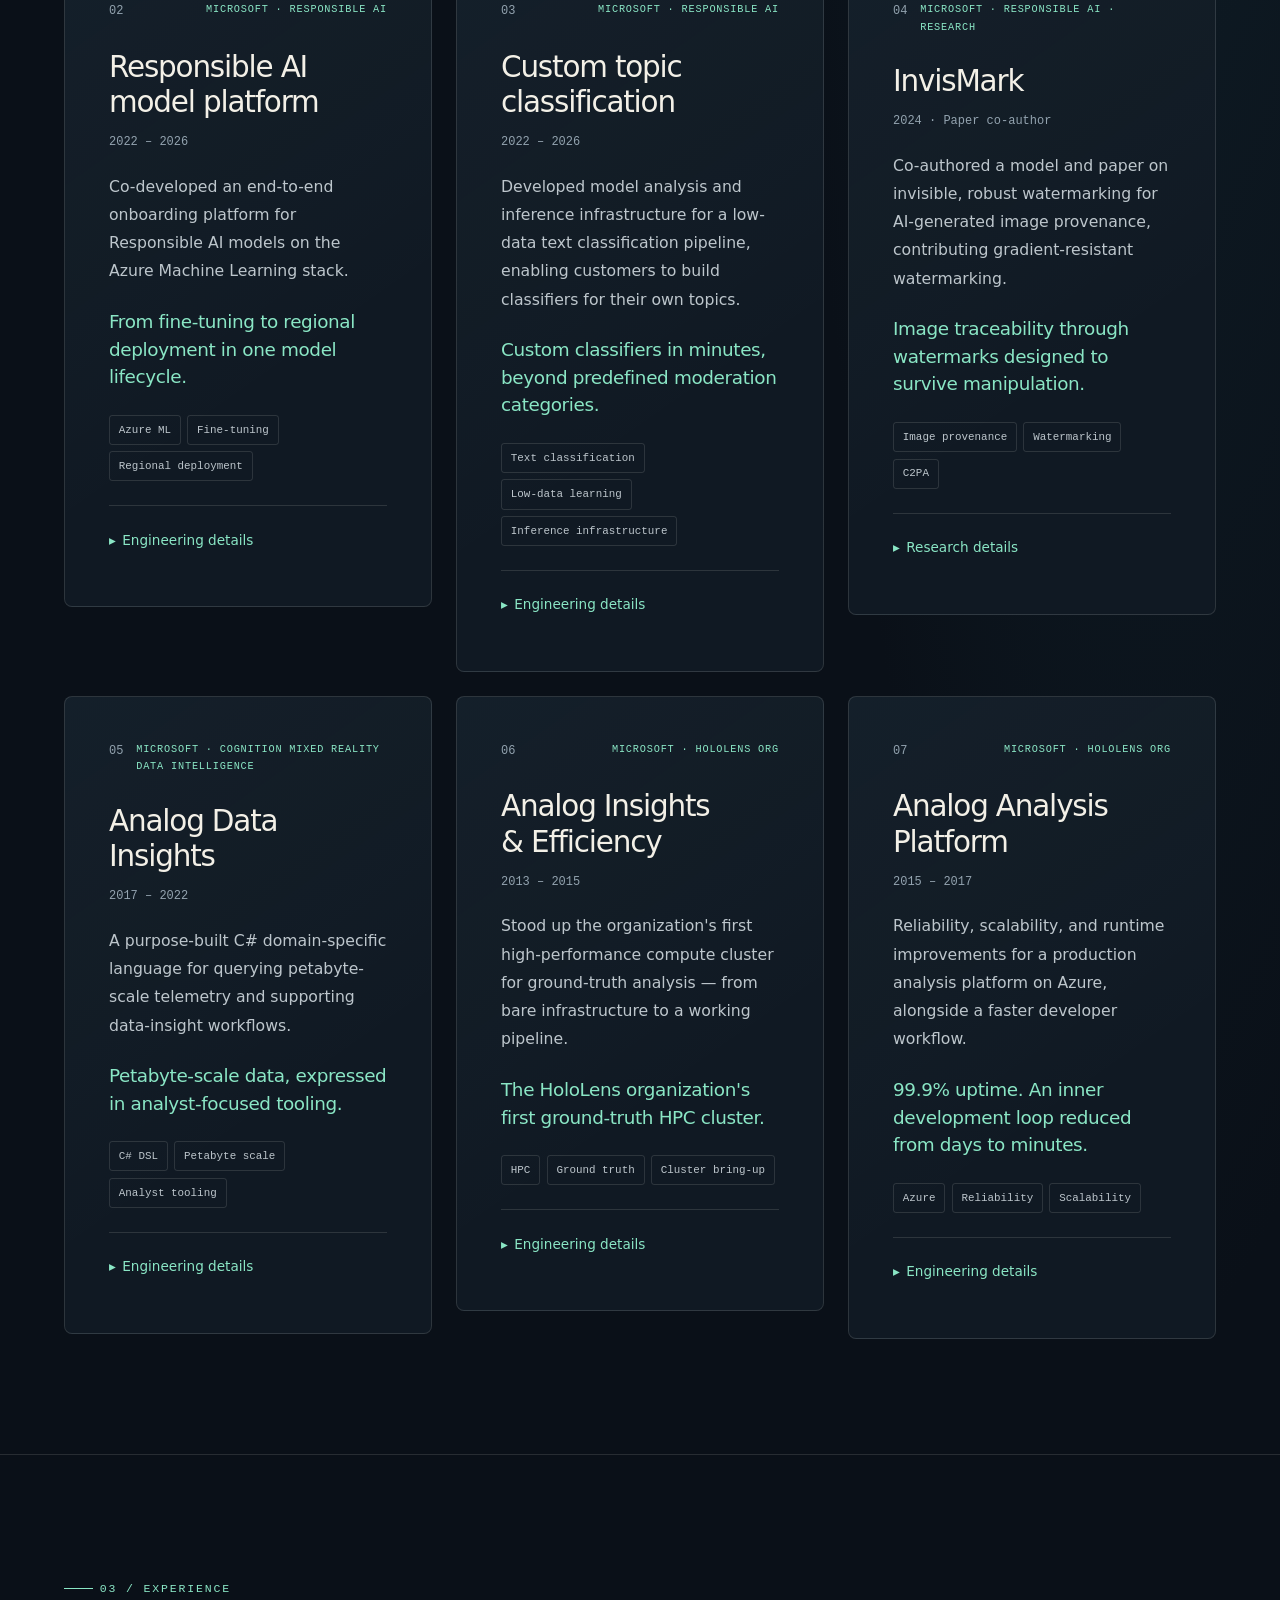
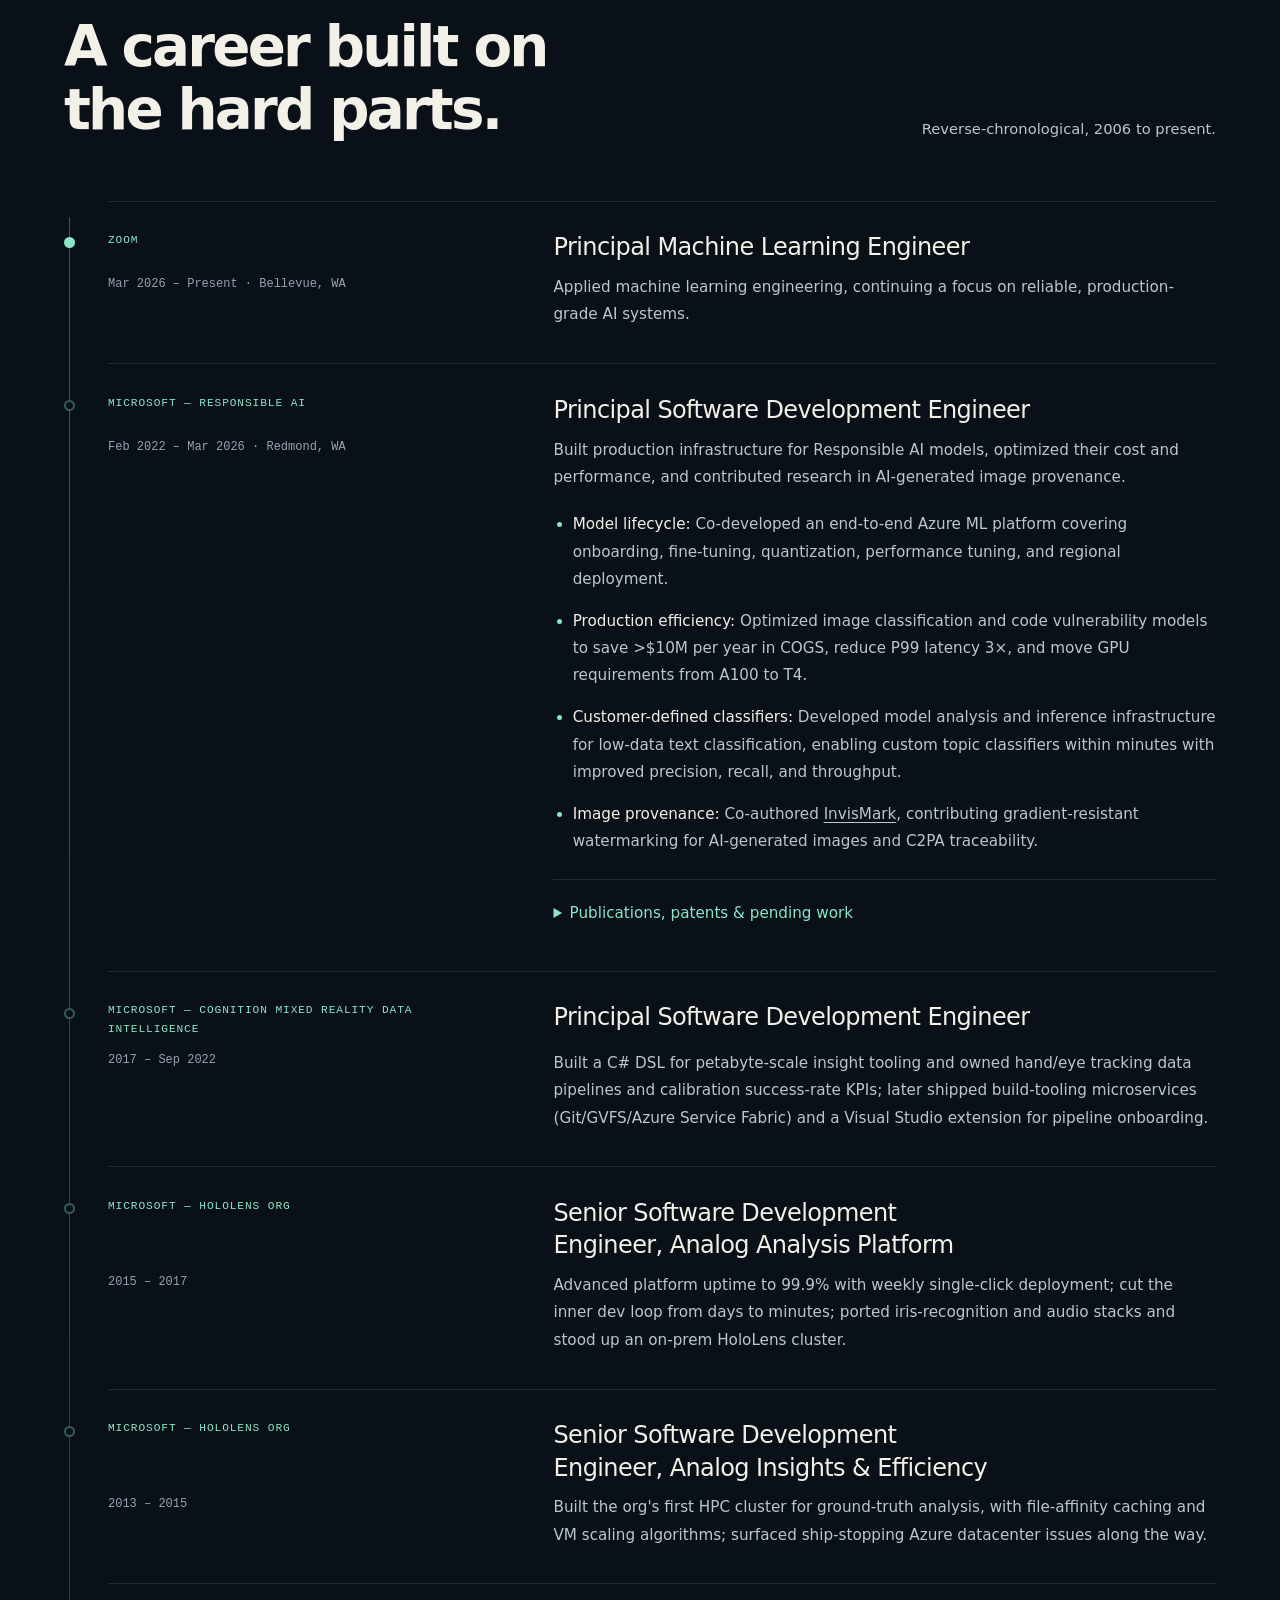
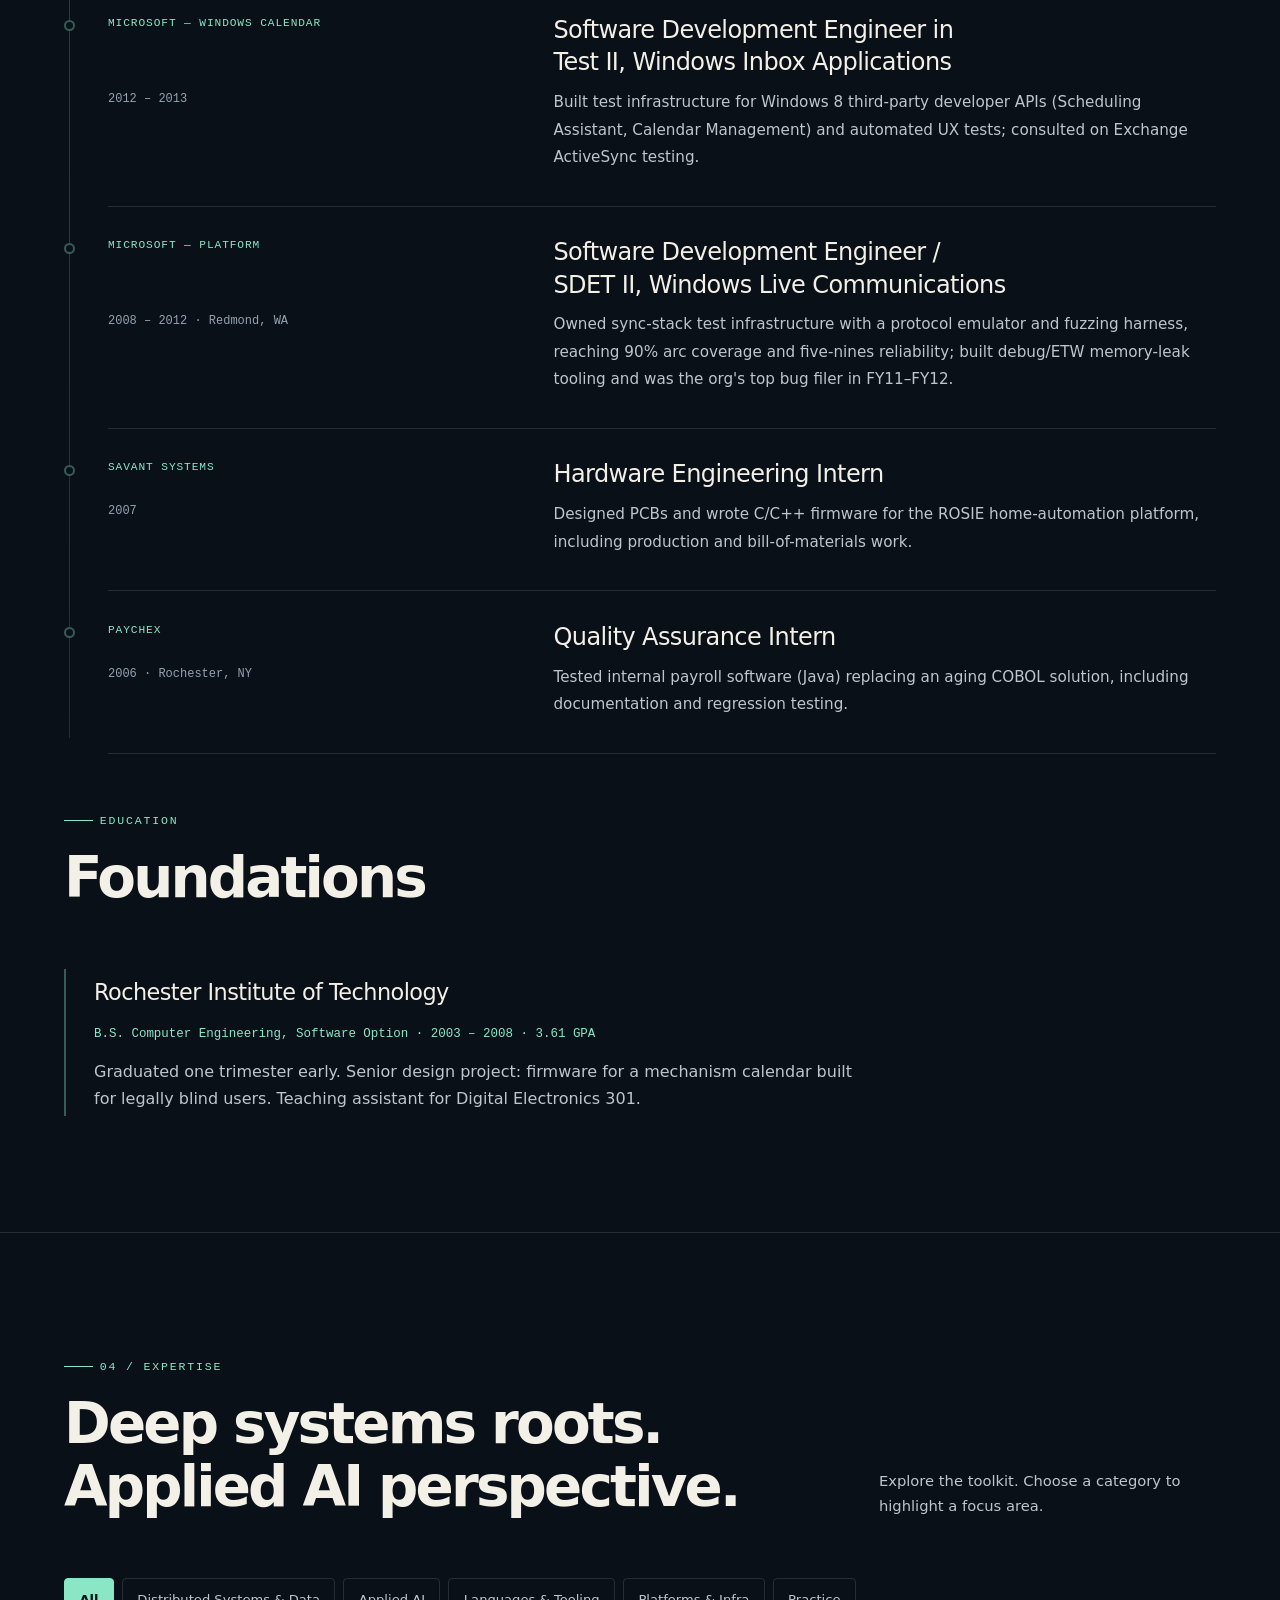
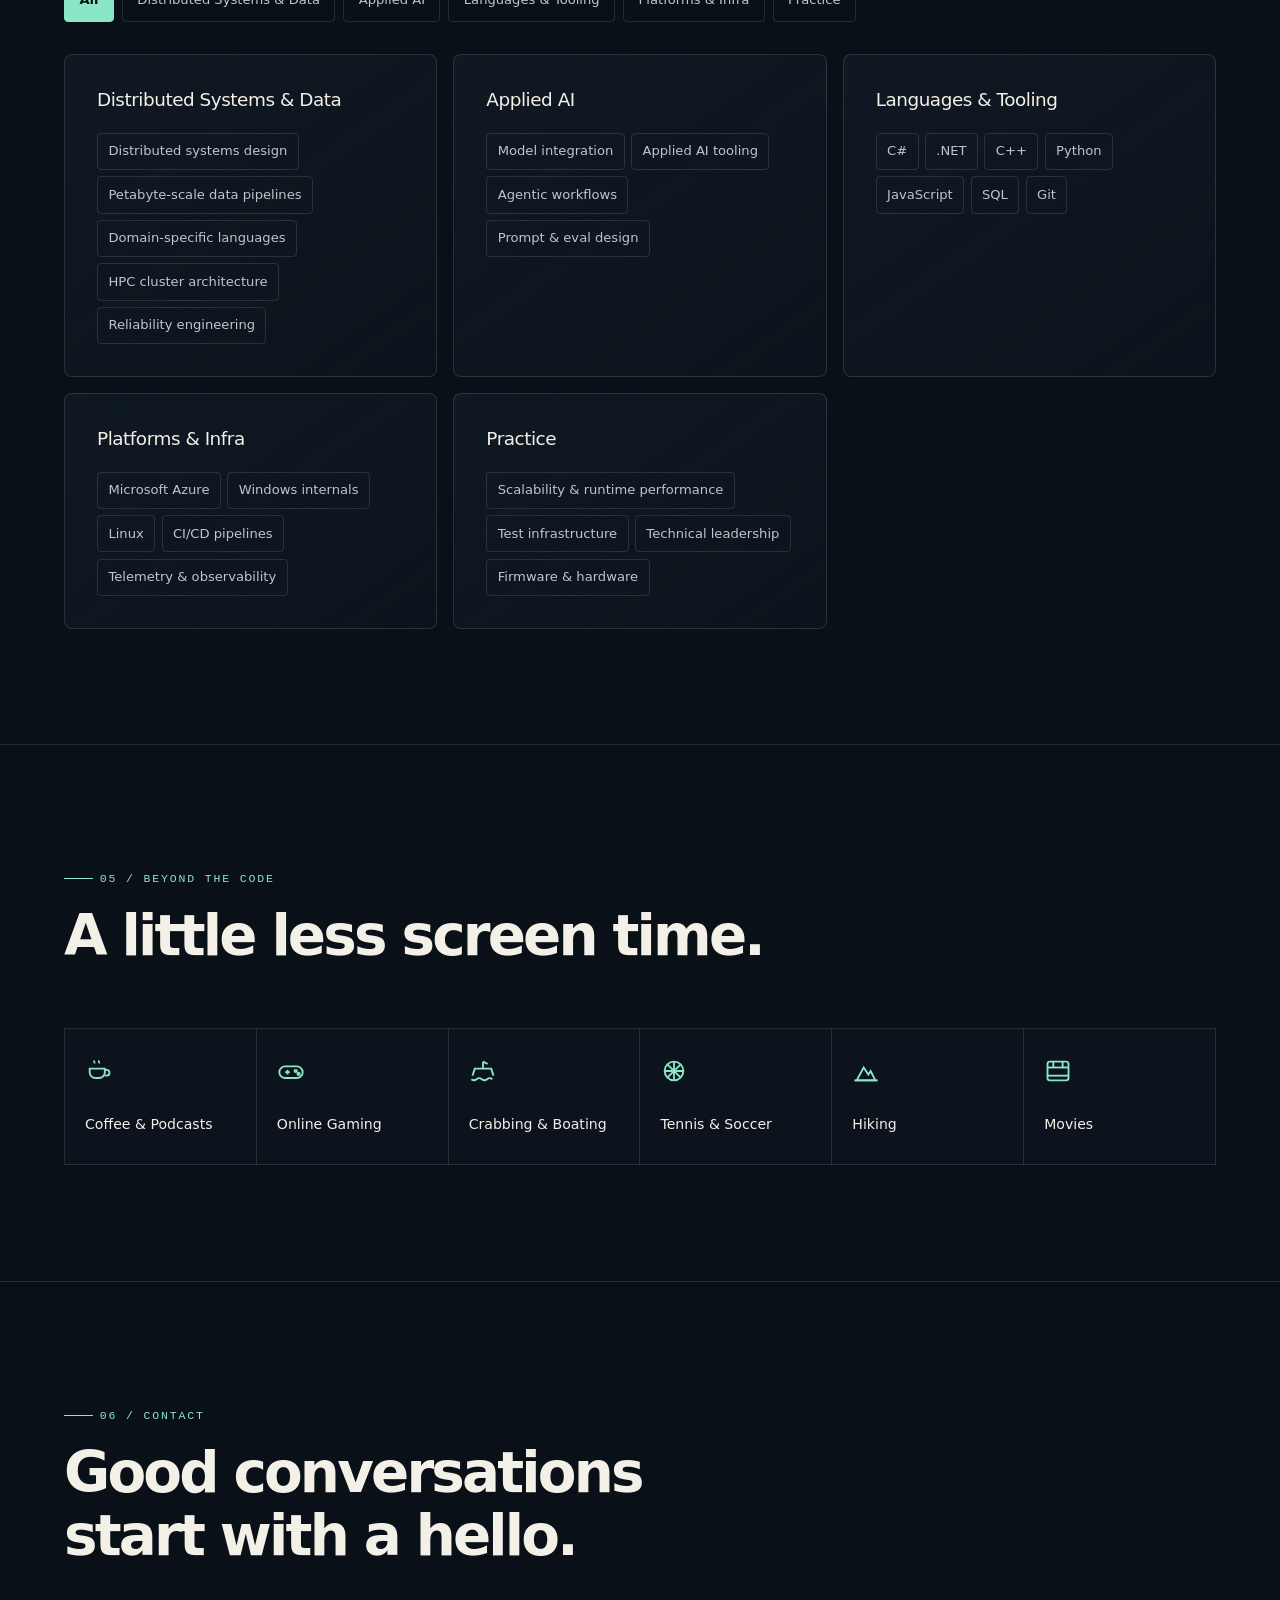
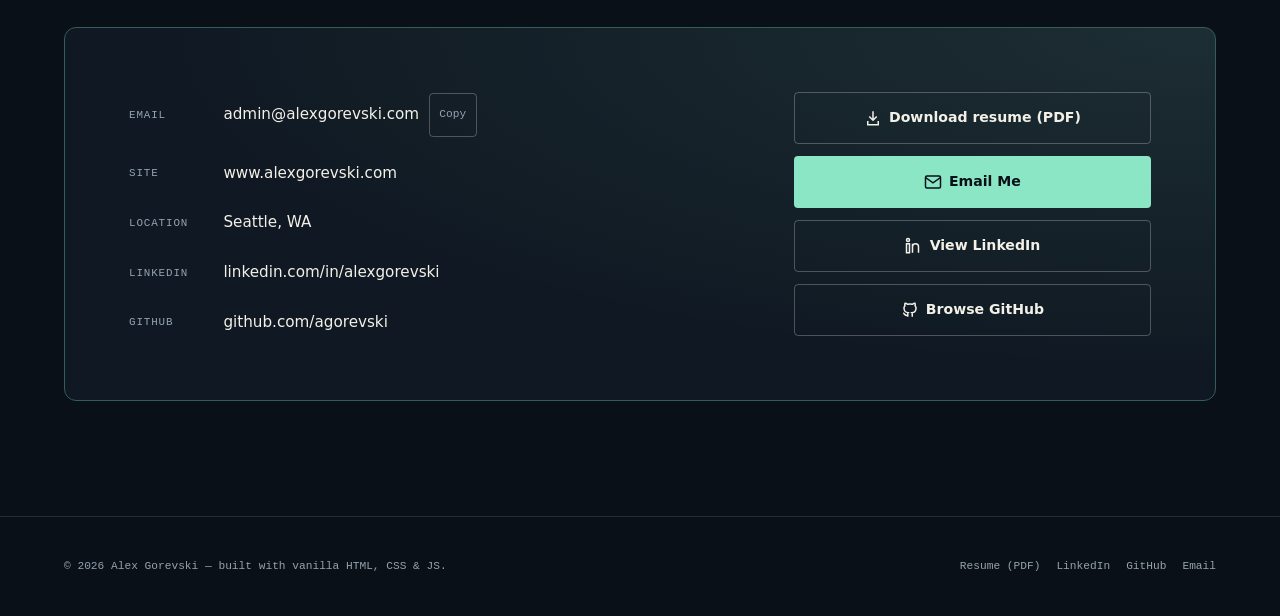
==== commit 26c00d21: "Optimize PageSpeed delivery and rebuild site in Git hooks Inline production CSS, reduce responsive p" ====
--- a/index.html
+++ b/index.html
@@ -136,8 +136,8 @@
     <figure class="hero__visual">
       <span class="hero__visual-label">The engineer behind the systems</span>
       <picture class="hero__portrait">
-        <source srcset="/assets/img/profile/profile-small.webp 400w, /assets/img/profile/profile-medium.webp 800w" sizes="(max-width: 760px) 90vw, 480px" type="image/webp">
-        <img src="/assets/img/profile/profile-small.png" alt="Alex Gorevski on a boat deck, with mountains and water in the background" width="800" height="800" fetchpriority="high" decoding="async">
+        <source srcset="/assets/img/profile/profile-small.webp 400w, /assets/img/profile/profile-mobile.webp 600w, /assets/img/profile/profile-medium.webp 640w" sizes="(max-width: 560px) calc(min(380px, 100vw - clamp(2.5rem, 10vw, 9rem) - 1rem) - 2rem - 2px), (max-width: 959px) calc(min(500px, 100vw - clamp(2.5rem, 10vw, 9rem)) - 2rem - 2px), calc(min(500px, (min(100vw, 1380px) - clamp(2.5rem, 10vw, 9rem) - clamp(2.5rem, 6vw, 5.5rem)) * 17 / 42) - 2rem - 2px)" type="image/webp">
+        <img src="/assets/img/profile/profile-small.png" alt="Alex Gorevski on a boat deck, with mountains and water in the background" width="320" height="400" fetchpriority="high" decoding="async">
       </picture>
       <svg class="hero__orbit" viewBox="0 0 500 500" fill="none" aria-hidden="true" focusable="false">
         <circle cx="250" cy="250" r="236" stroke="currentColor" stroke-opacity=".3"/>
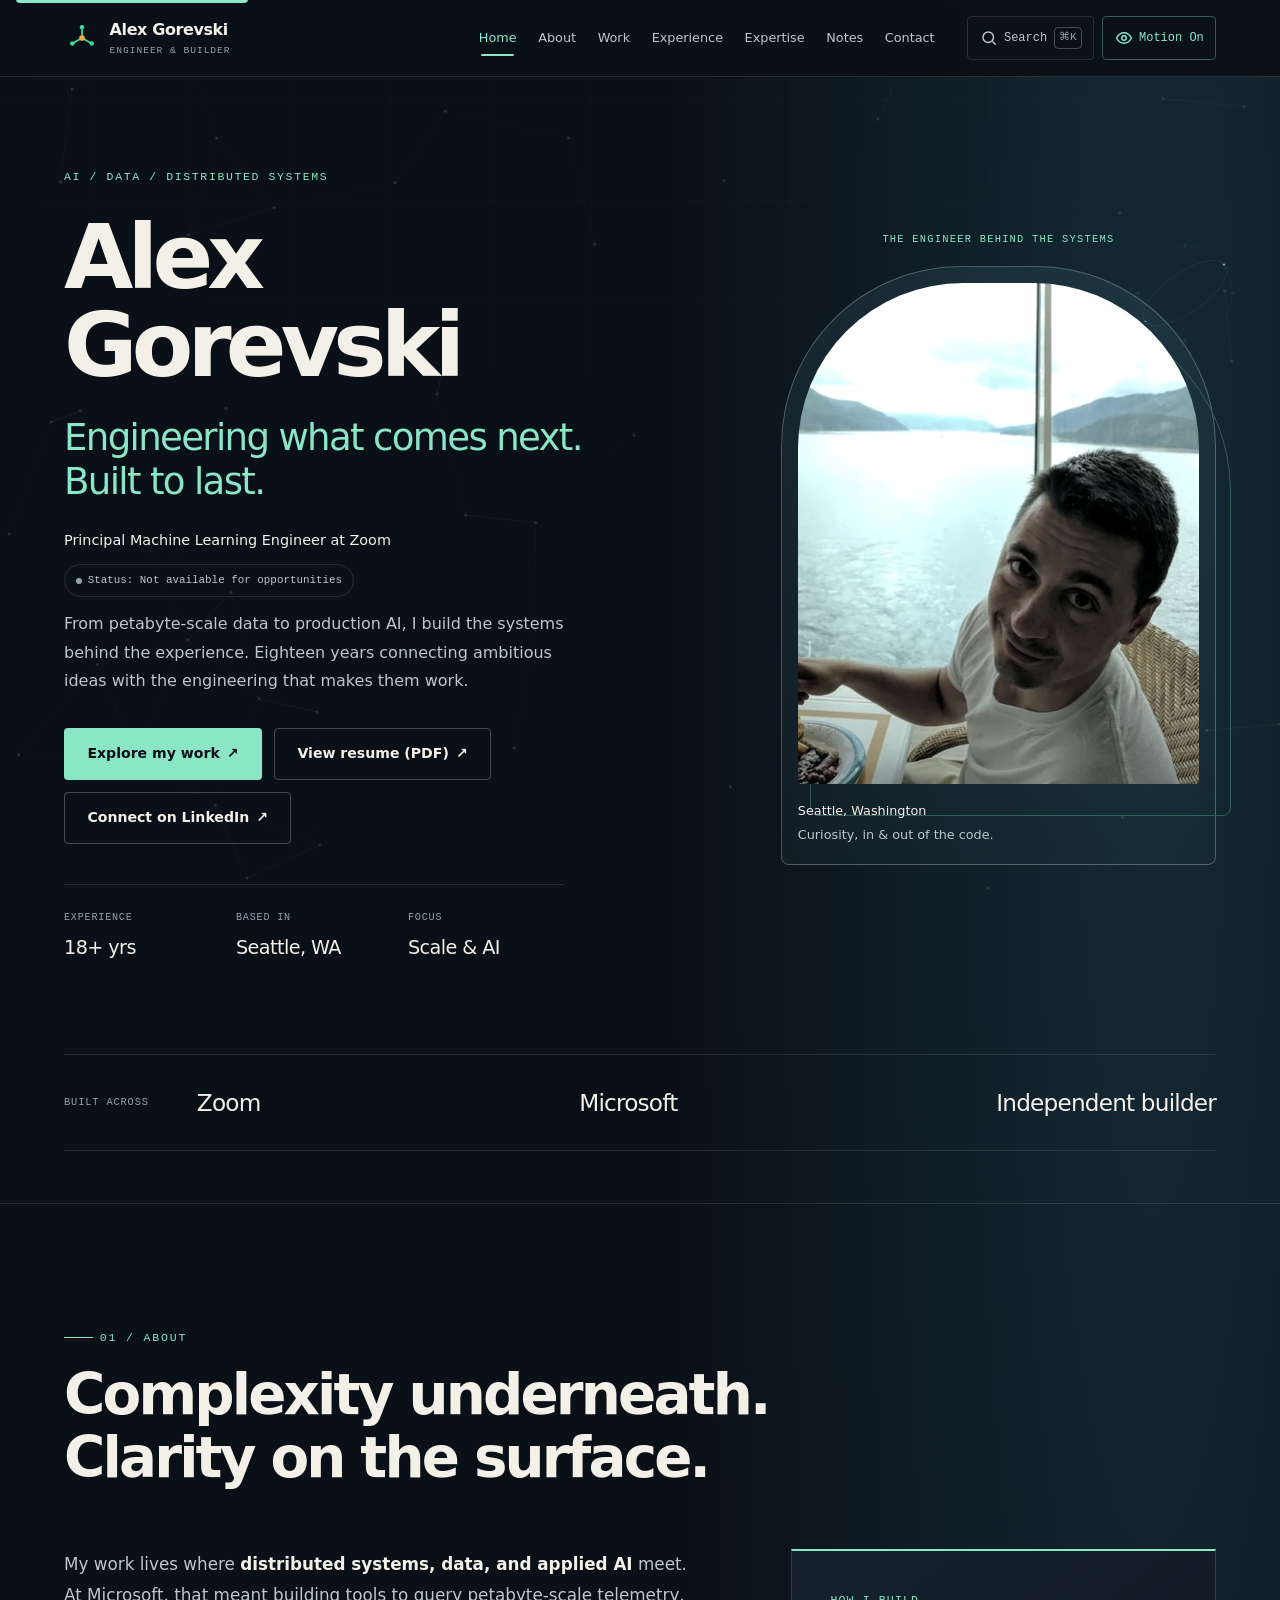
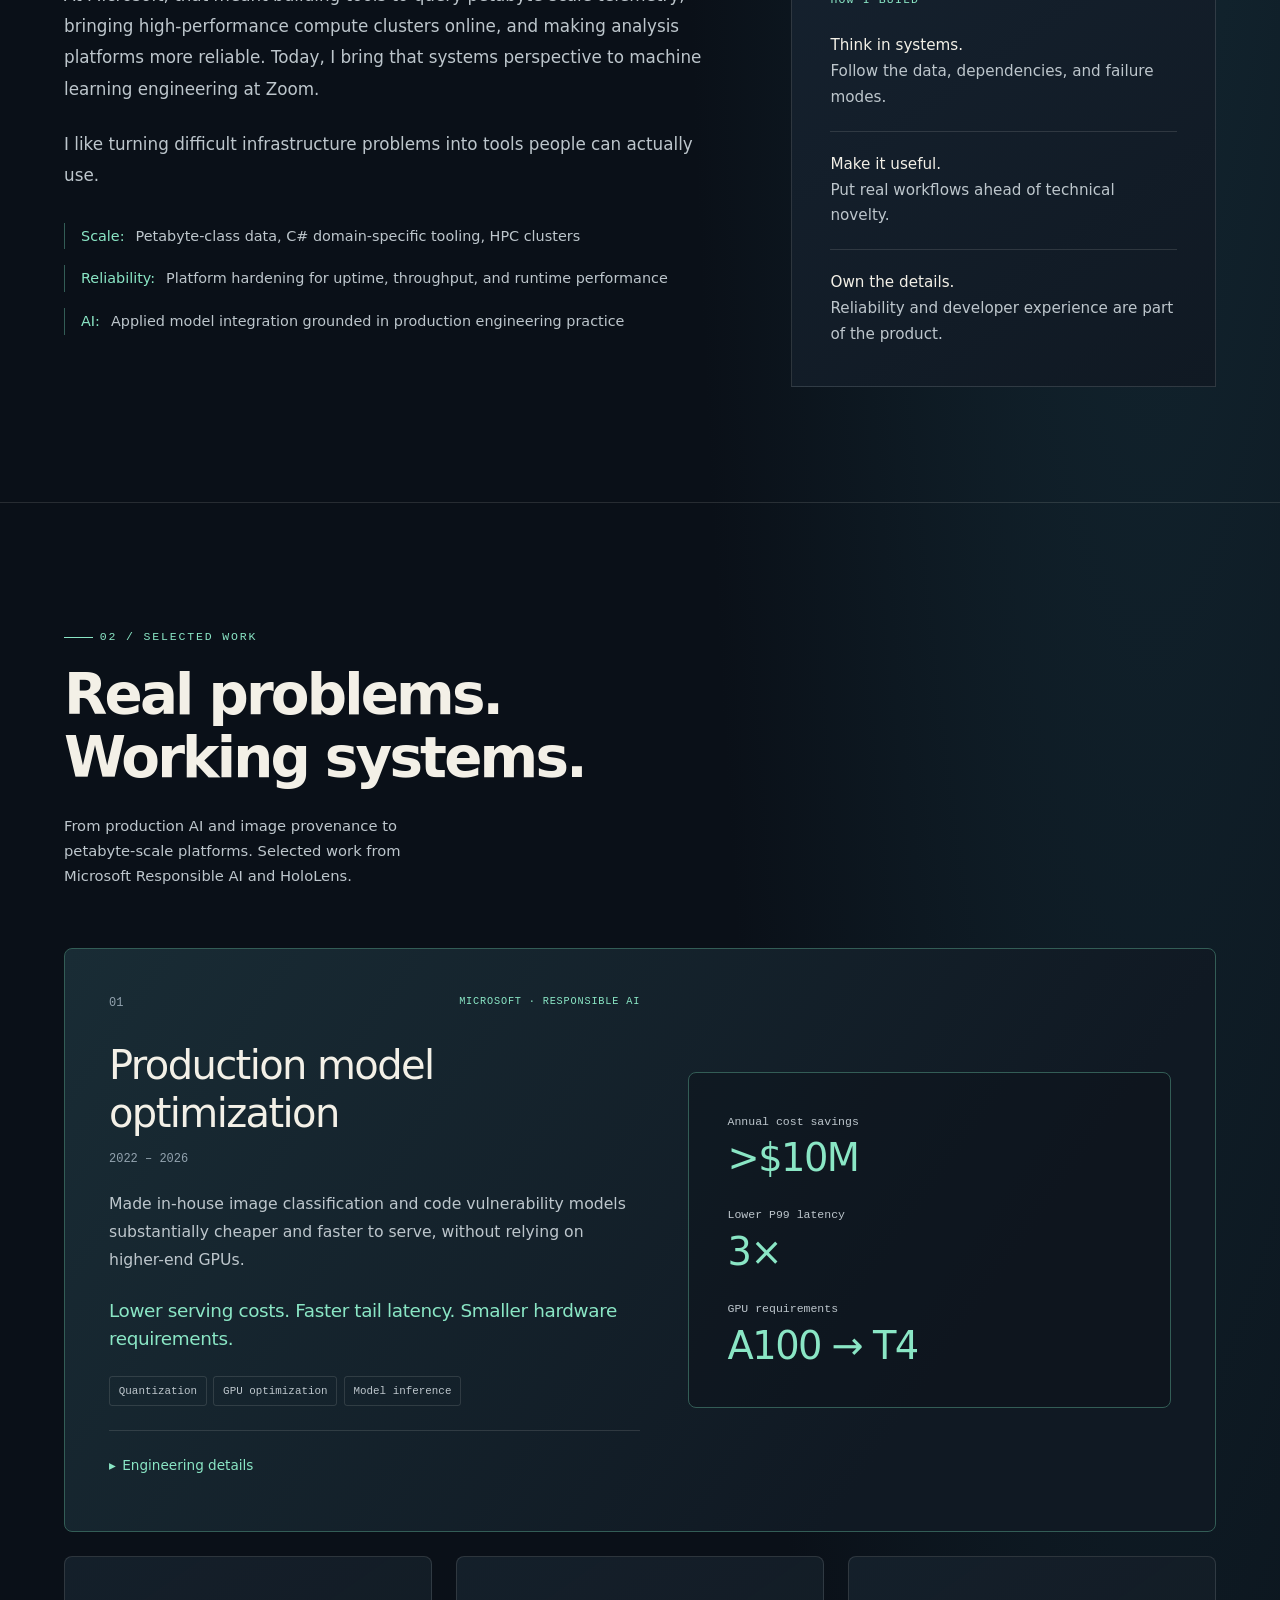
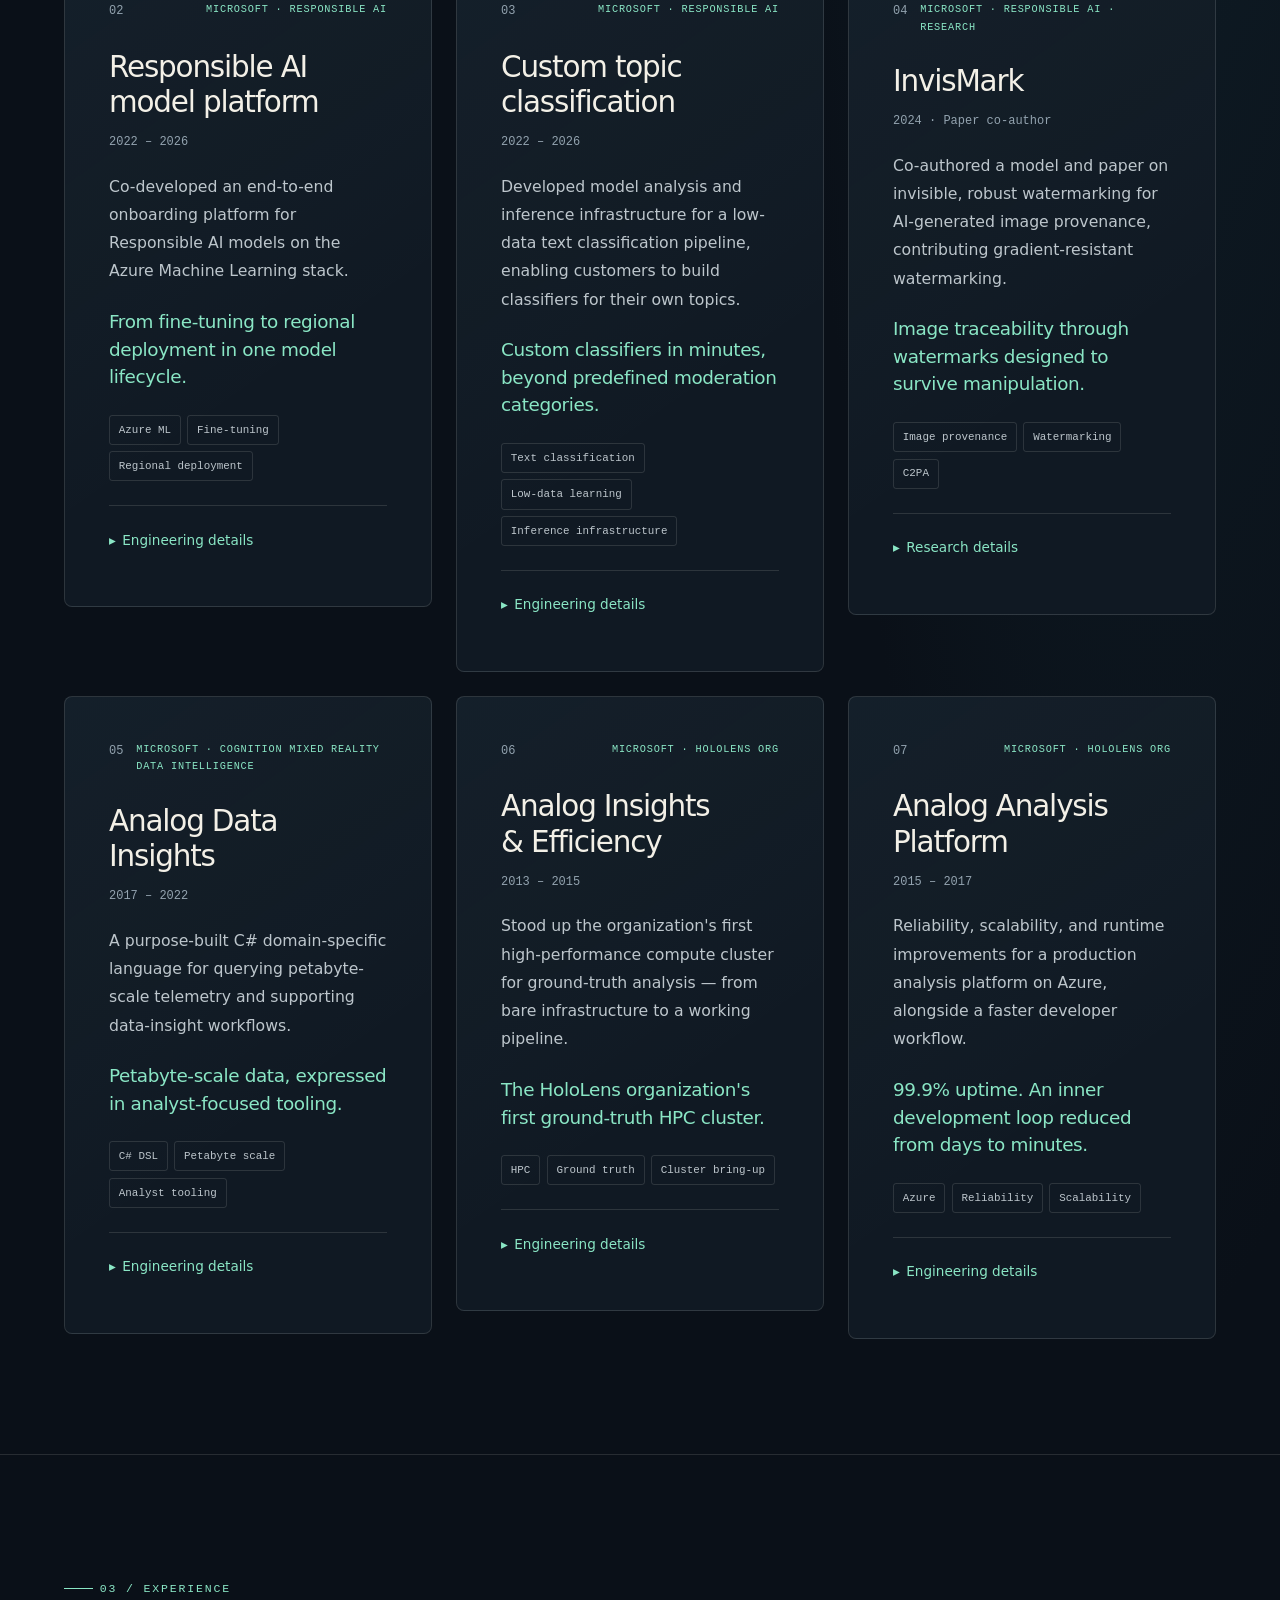
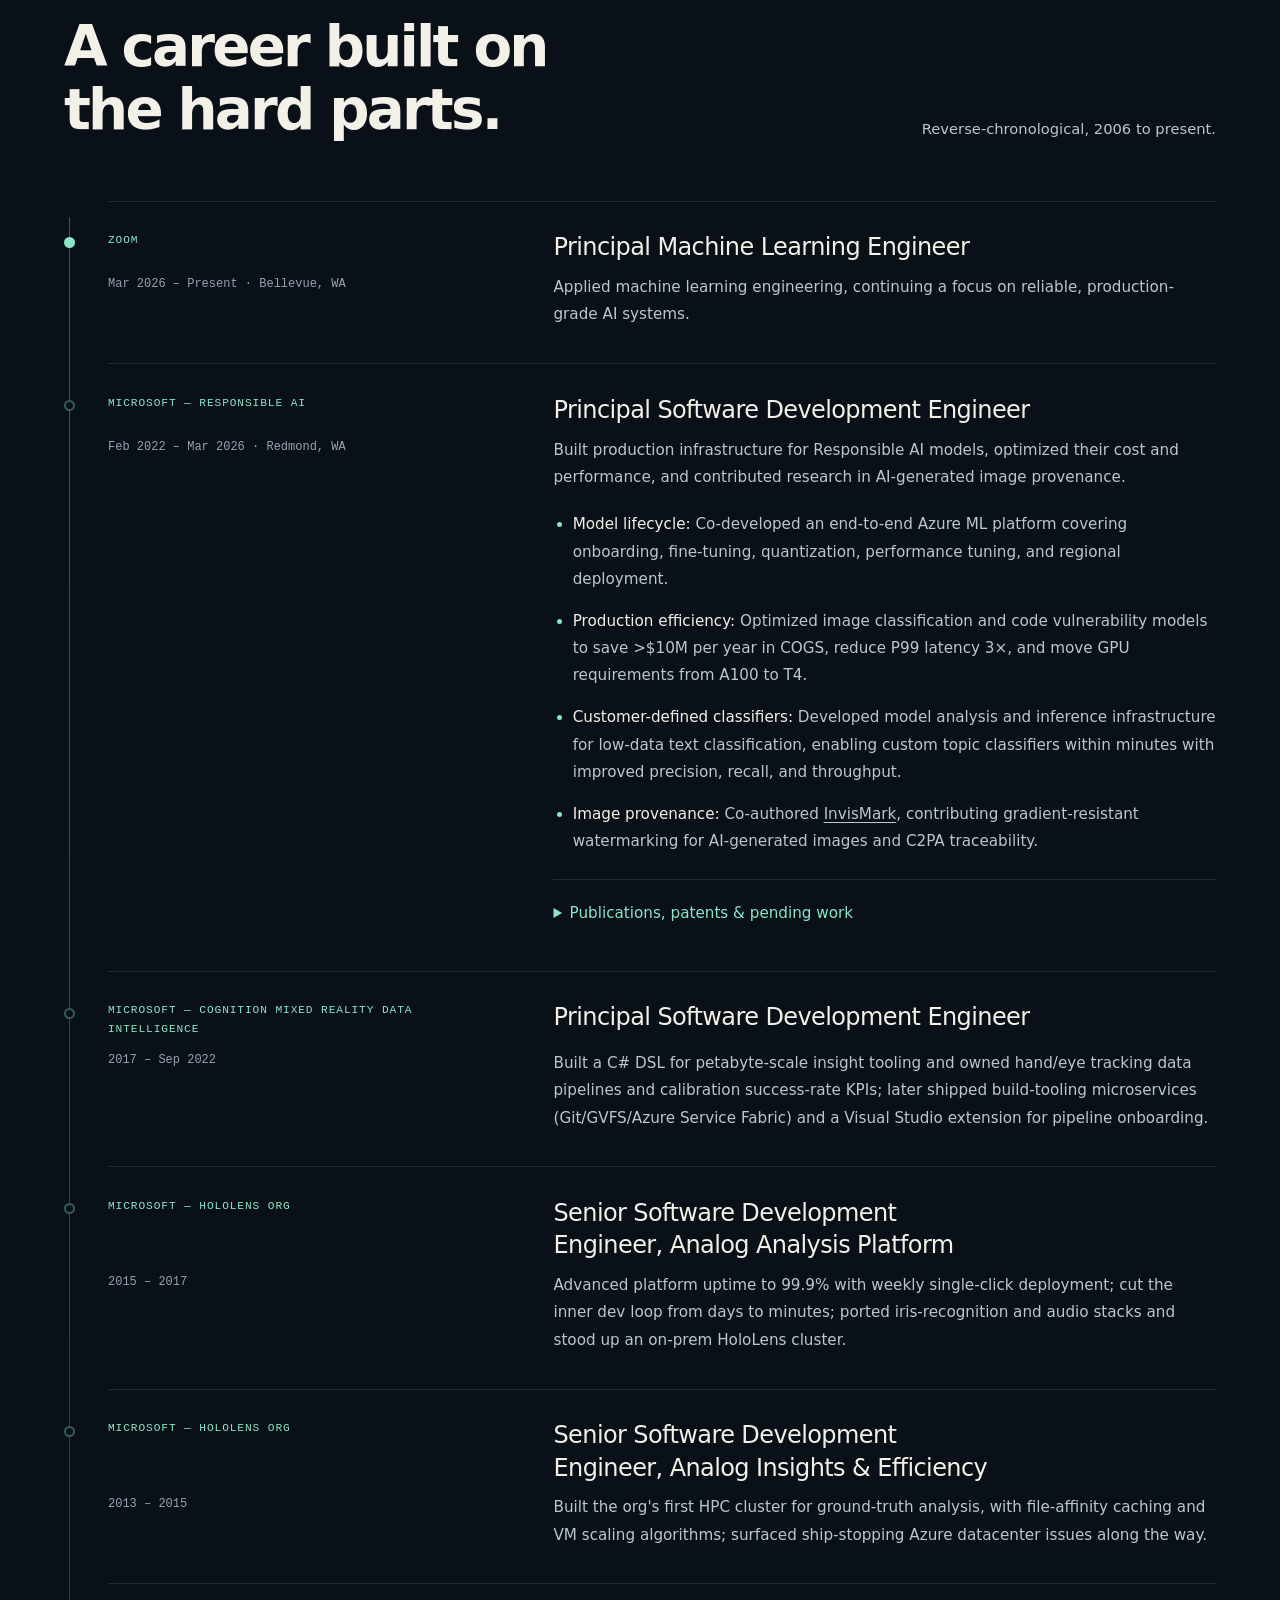
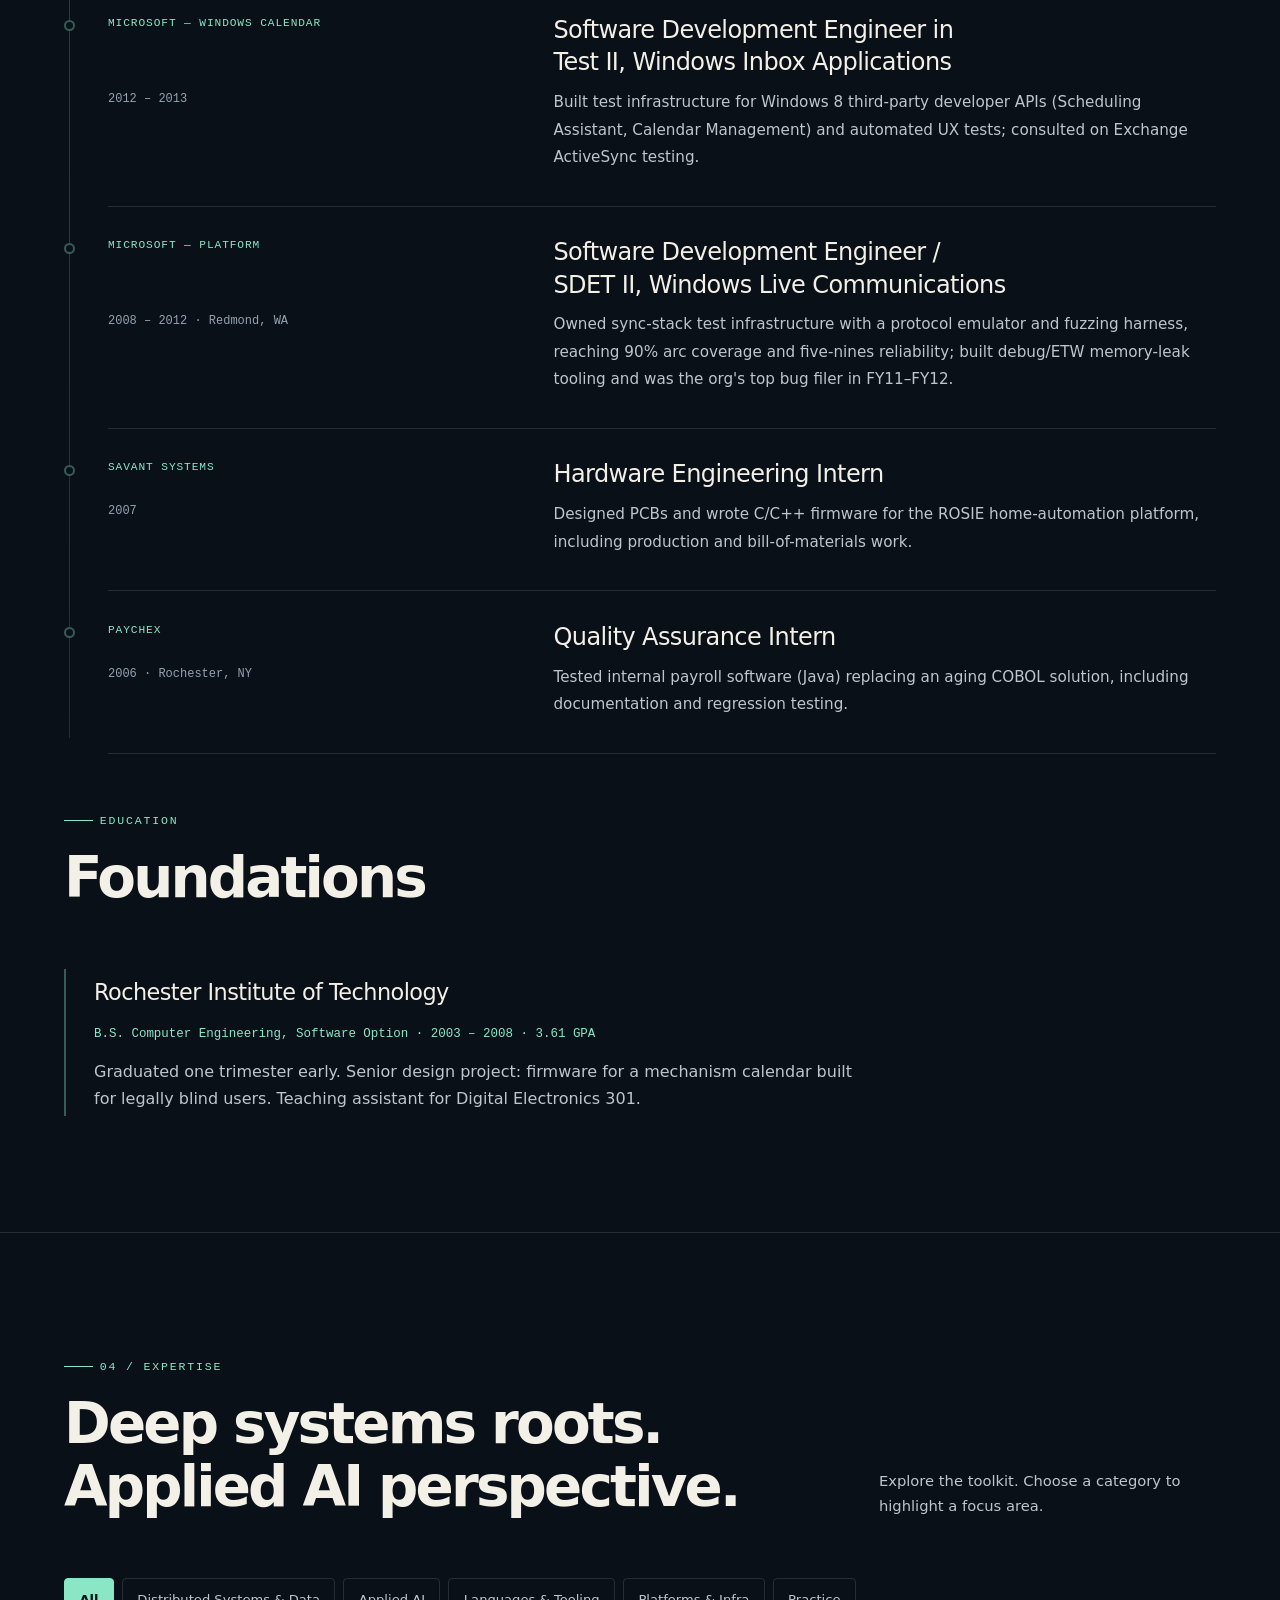
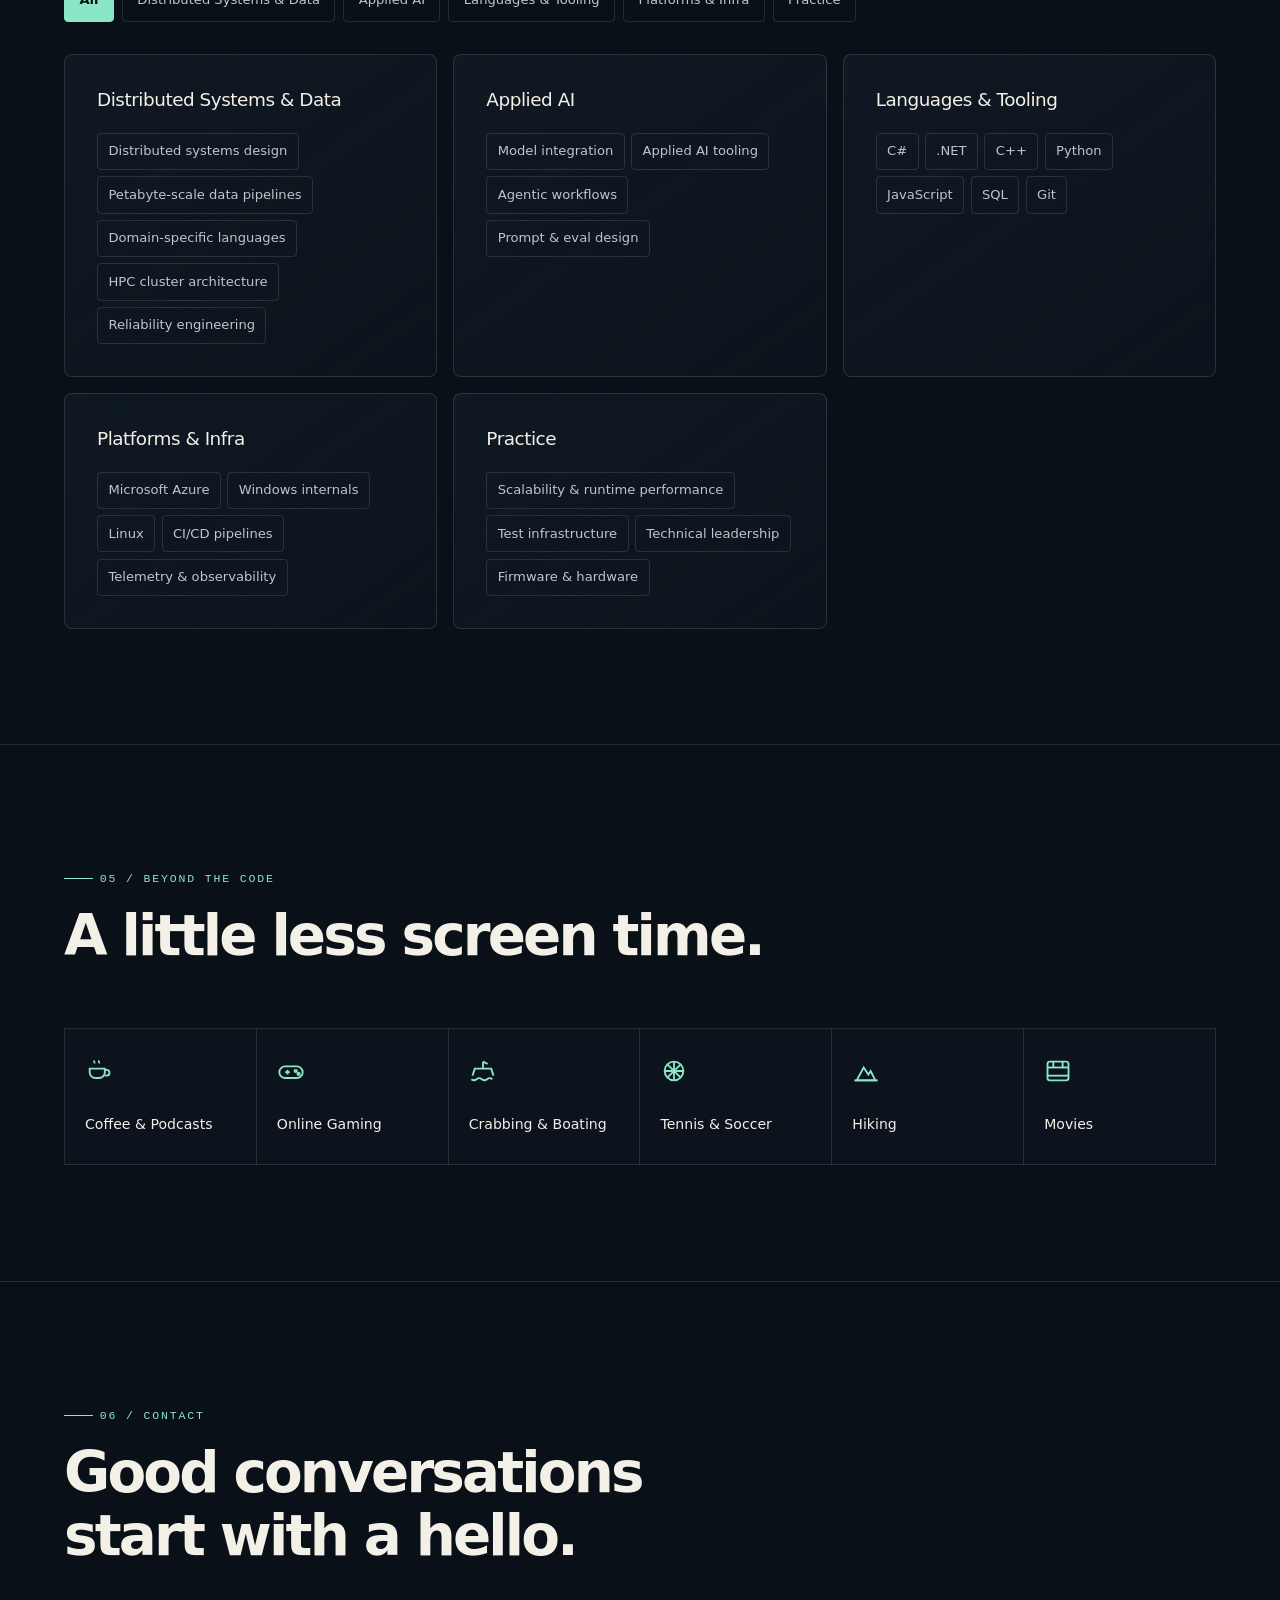
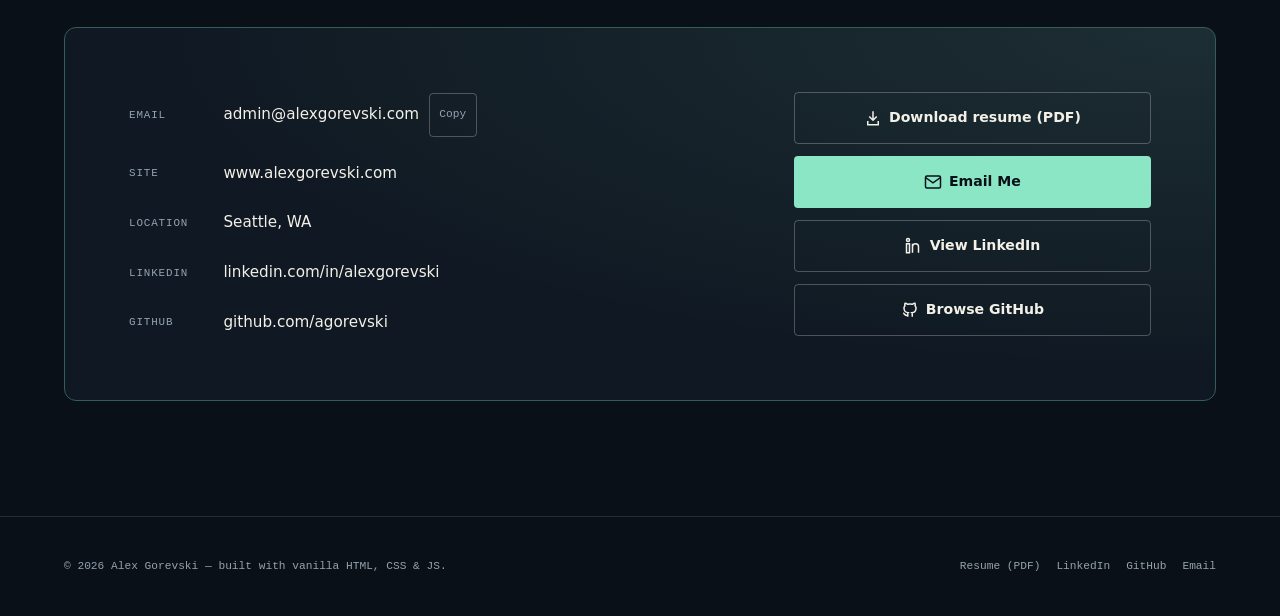
==== commit 3012e59a: "Fix desktop version" ====
--- a/index.html
+++ b/index.html
@@ -136,7 +136,7 @@
     <figure class="hero__visual">
       <span class="hero__visual-label">The engineer behind the systems</span>
       <picture class="hero__portrait">
-        <source srcset="/assets/img/profile/profile-small.webp 400w, /assets/img/profile/profile-mobile.webp 600w, /assets/img/profile/profile-medium.webp 640w" sizes="(max-width: 560px) calc(min(380px, 100vw - clamp(2.5rem, 10vw, 9rem) - 1rem) - 2rem - 2px), (max-width: 959px) calc(min(500px, 100vw - clamp(2.5rem, 10vw, 9rem)) - 2rem - 2px), calc(min(500px, (min(100vw, 1380px) - clamp(2.5rem, 10vw, 9rem) - clamp(2.5rem, 6vw, 5.5rem)) * 17 / 42) - 2rem - 2px)" type="image/webp">
+        <source srcset="/assets/img/profile/profile-small.webp 400w, /assets/img/profile/profile-desktop.webp 440w, /assets/img/profile/profile-mobile.webp 600w, /assets/img/profile/profile-medium.webp 640w" sizes="(max-width: 560px) calc(min(380px, 100vw - clamp(2.5rem, 10vw, 9rem) - 1rem) - 2rem - 2px), (max-width: 959px) calc(min(500px, 100vw - clamp(2.5rem, 10vw, 9rem)) - 2rem - 2px), calc(min(500px, (min(100vw, 1380px) - clamp(2.5rem, 10vw, 9rem) - clamp(2.5rem, 6vw, 5.5rem)) * 17 / 42) - 2rem - 2px)" type="image/webp">
         <img src="/assets/img/profile/profile-small.png" alt="Alex Gorevski on a boat deck, with mountains and water in the background" width="320" height="400" fetchpriority="high" decoding="async">
       </picture>
       <svg class="hero__orbit" viewBox="0 0 500 500" fill="none" aria-hidden="true" focusable="false">
